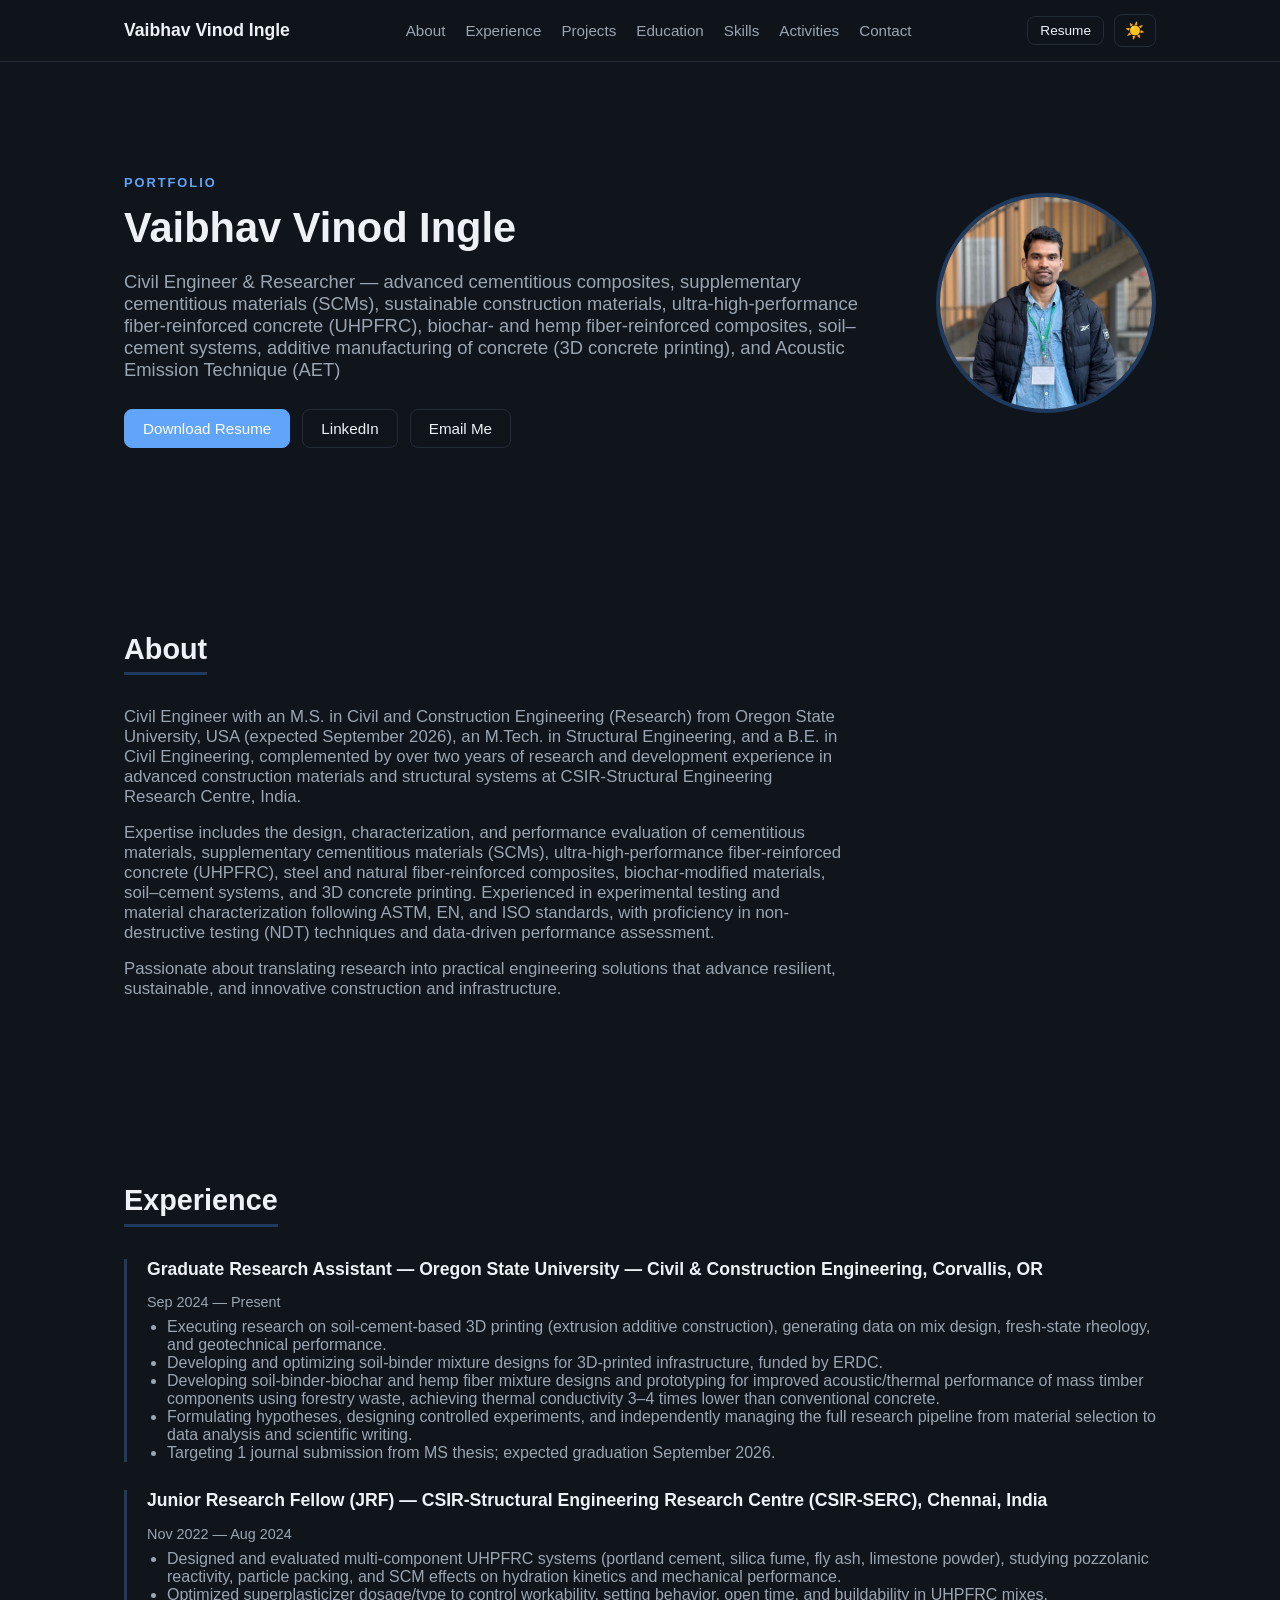
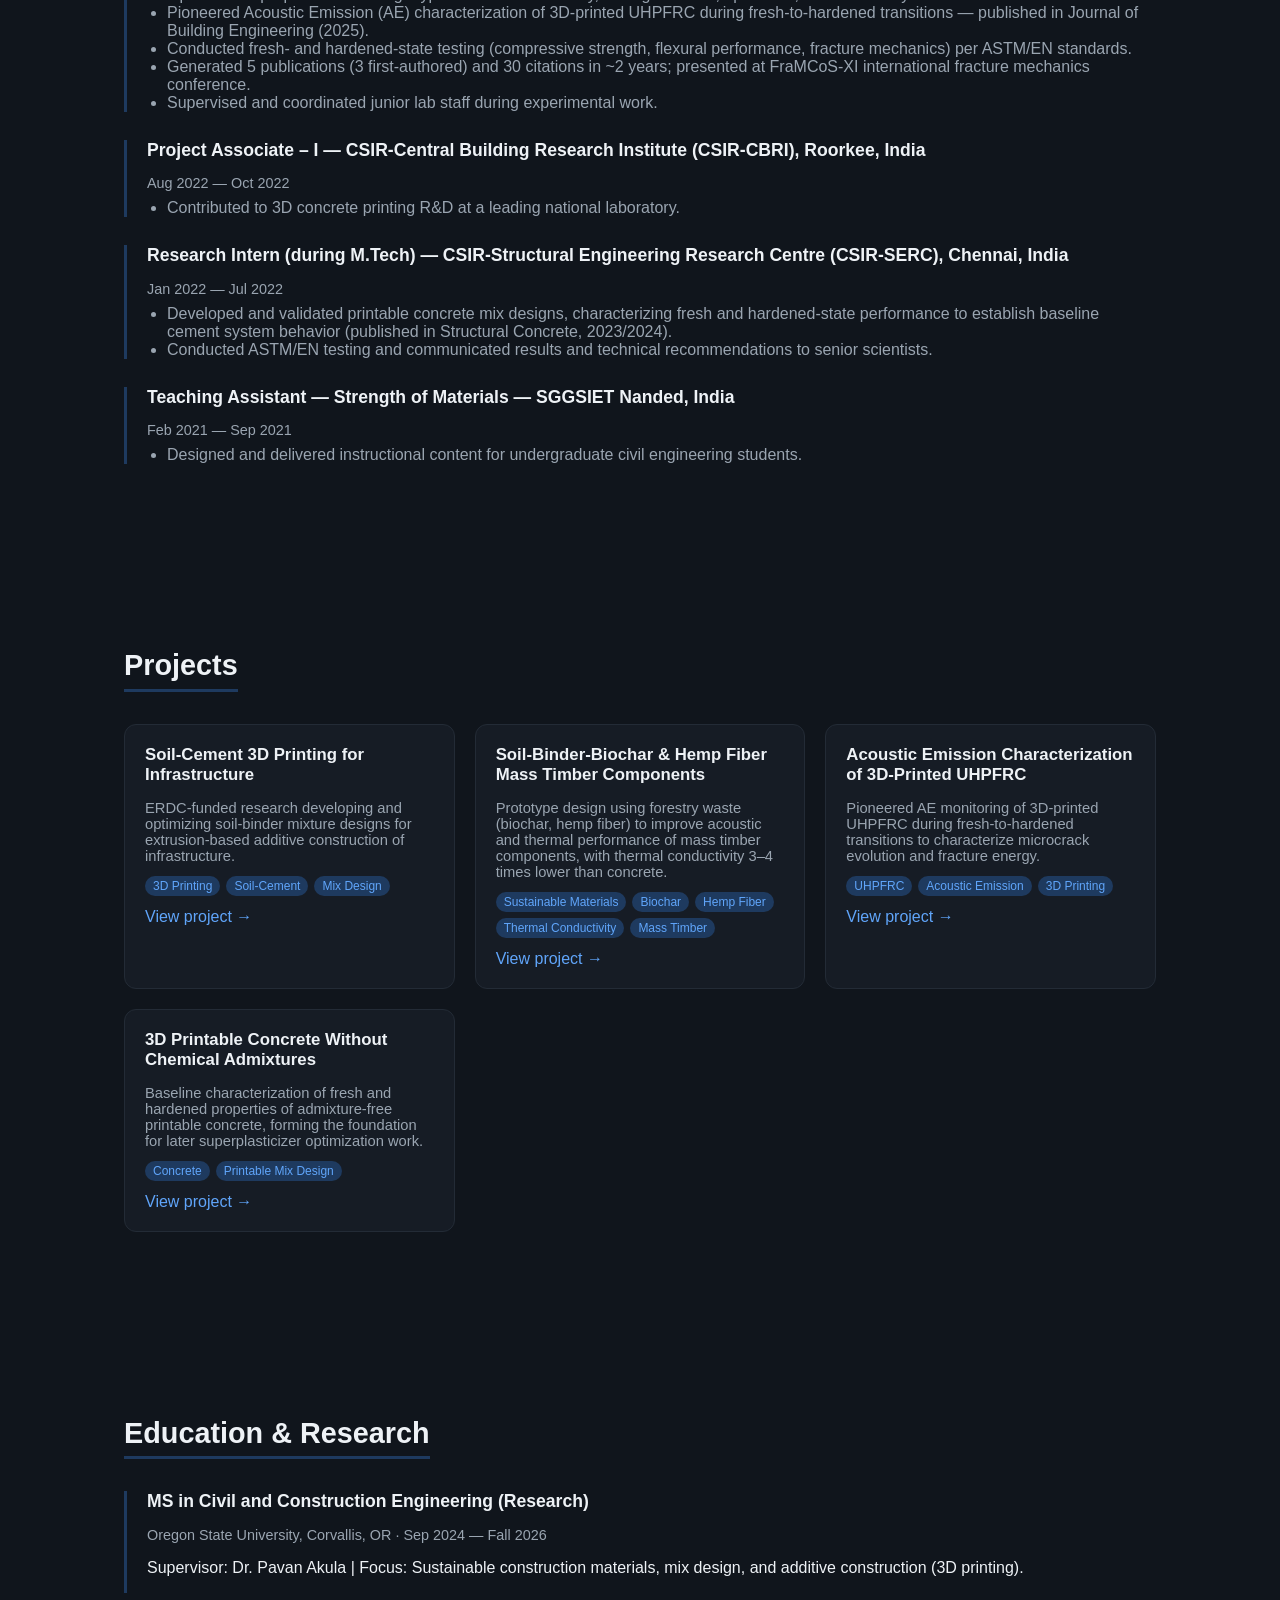
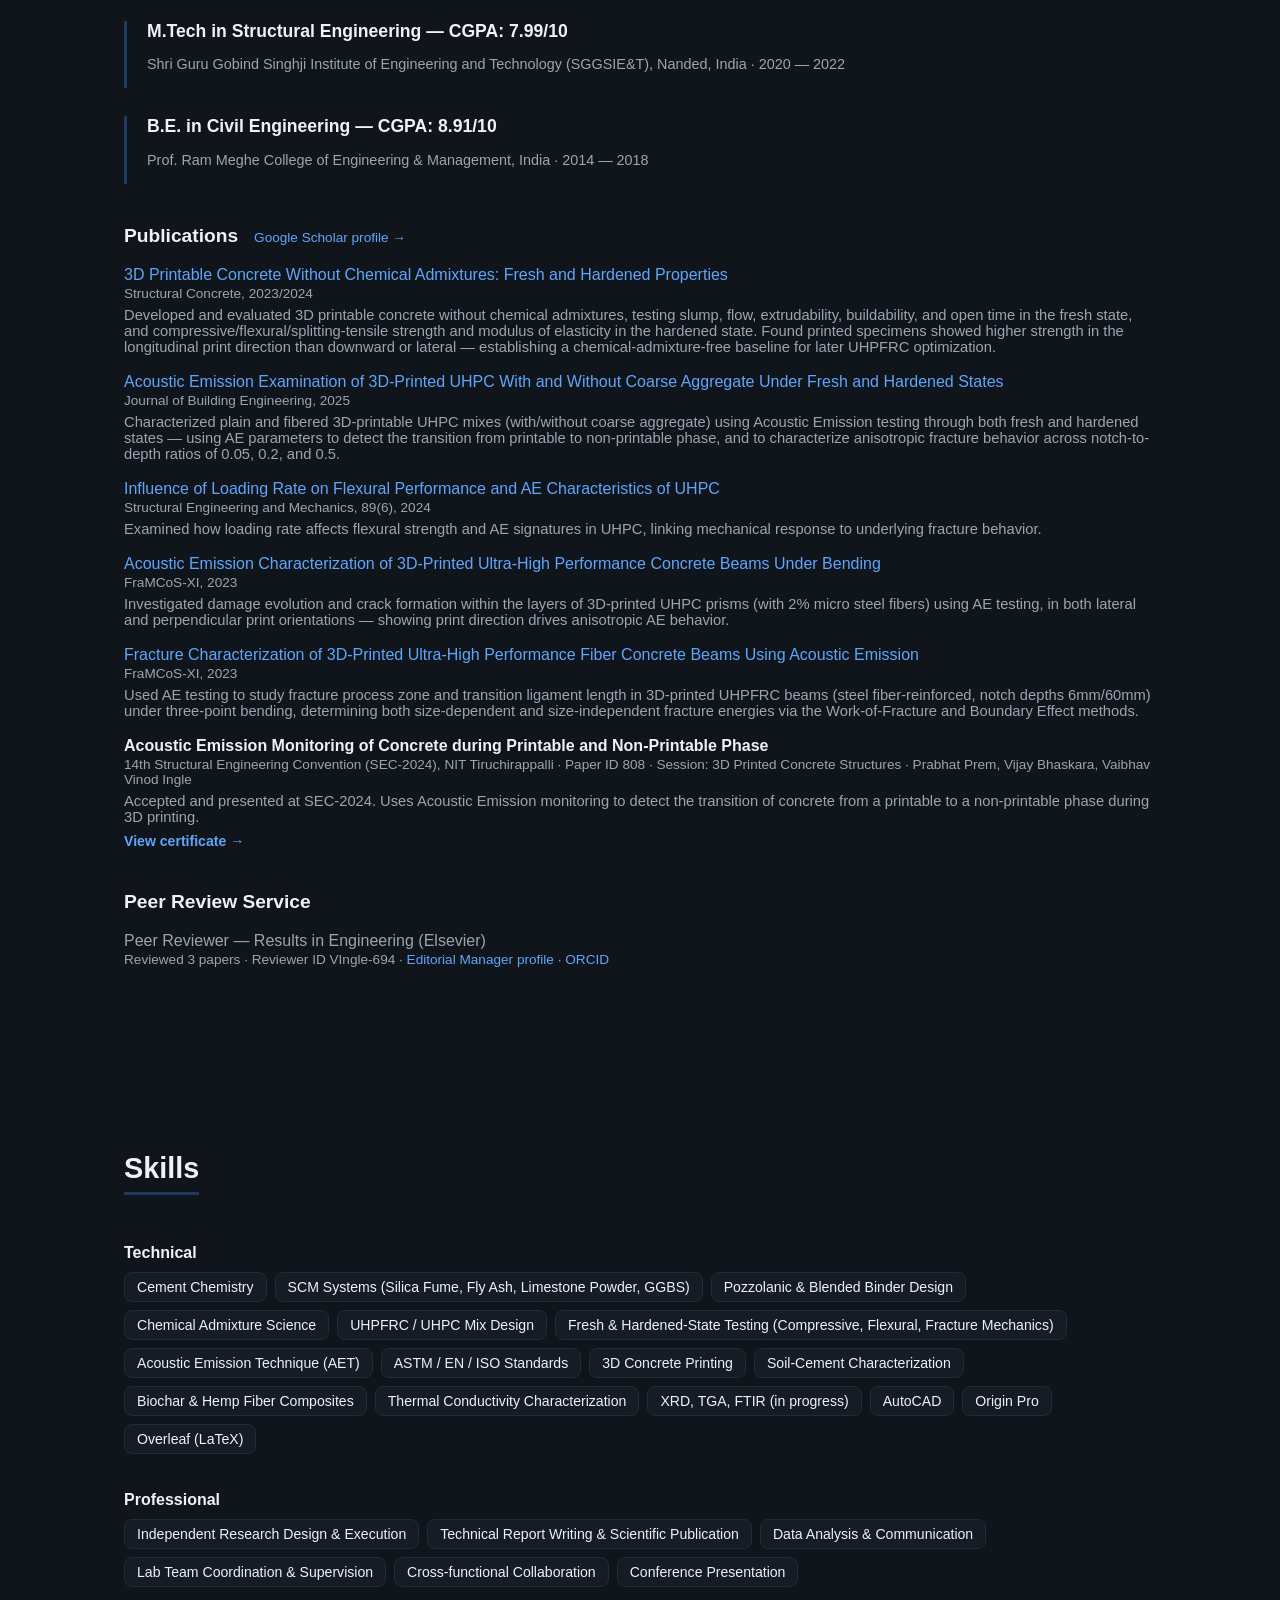
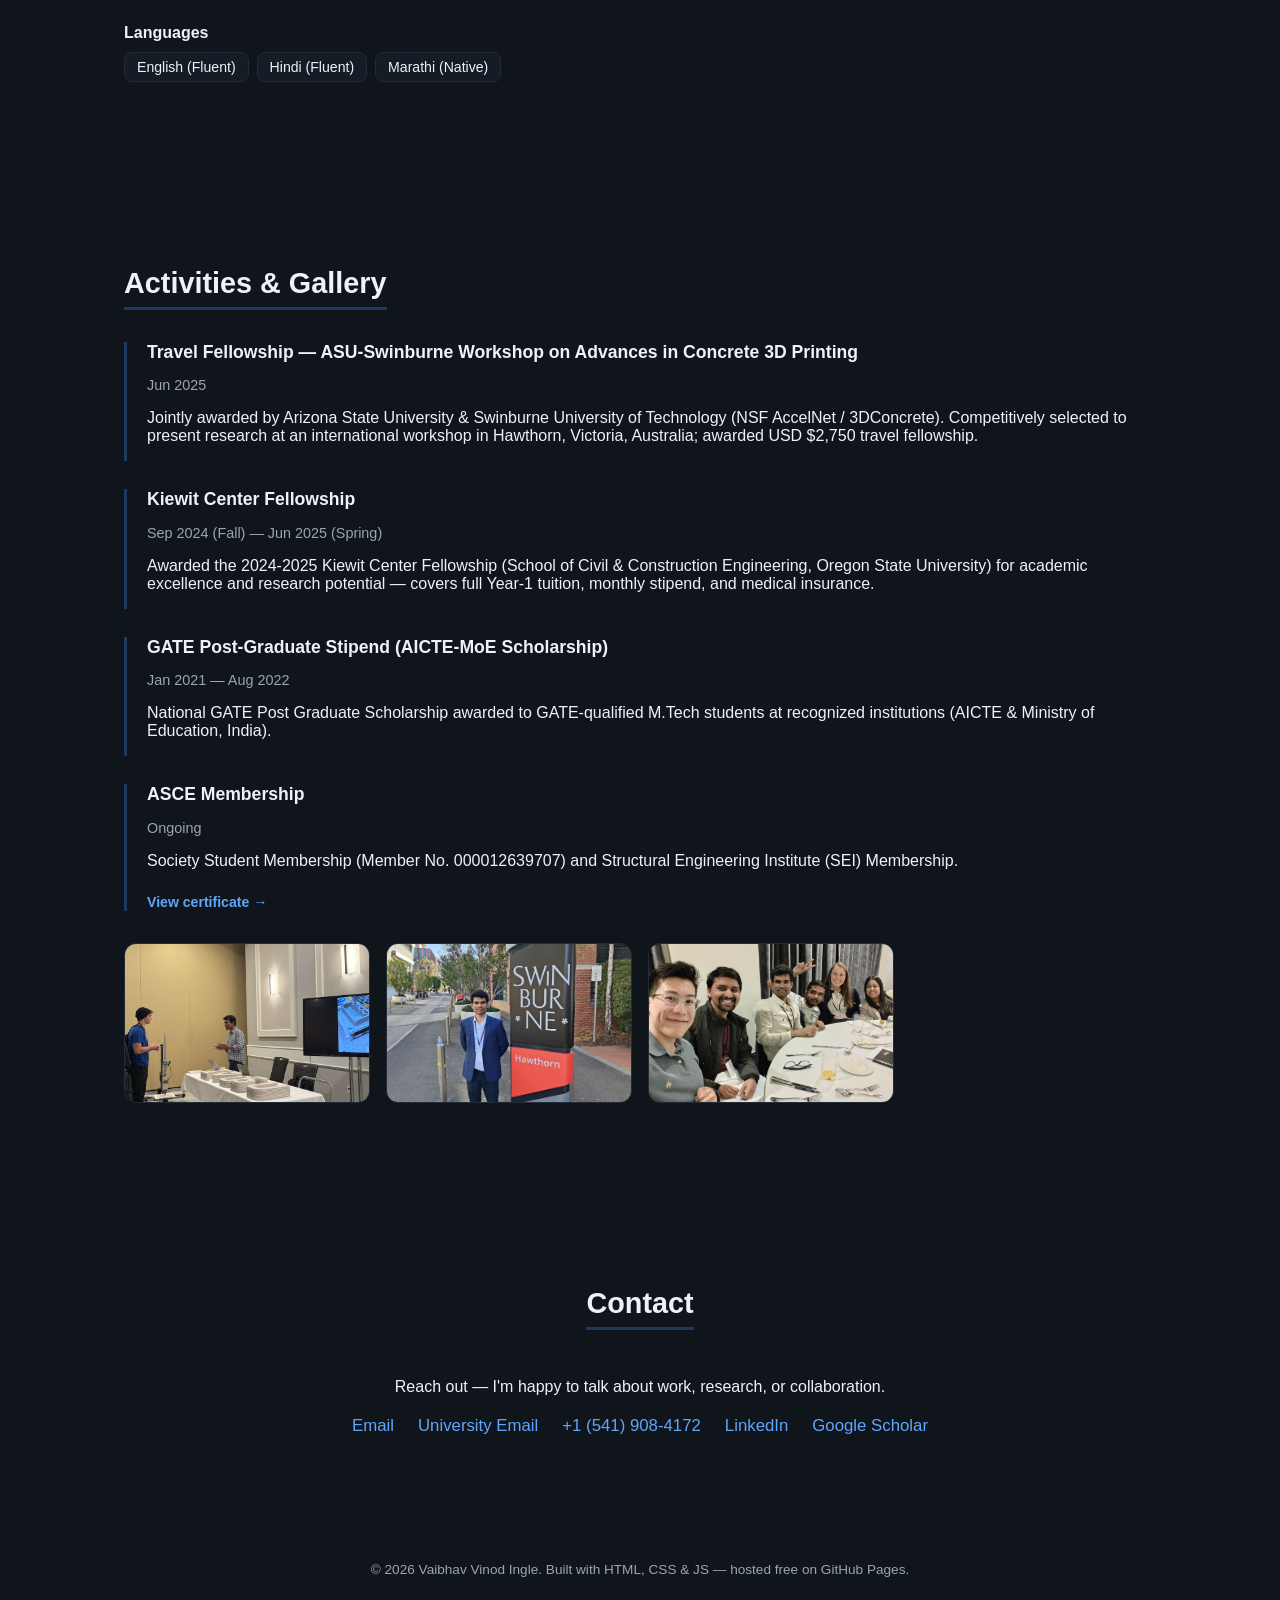
==== index.html @ 45340eba "Move project photos to a separate project page and reword captions Co-Authored-By: Claude Sonnet 5.5" ====
<!DOCTYPE html>
<html lang="en">
<head>
<meta charset="UTF-8" />
<meta name="viewport" content="width=device-width, initial-scale=1.0" />
<title>Vaibhav Vinod Ingle — Civil Engineer & Researcher</title>
<meta name="description" content="Portfolio of Vaibhav Vinod Ingle — Civil Engineer and researcher specializing in sustainable construction materials, UHPFRC, and 3D-printed concrete." />
<link rel="stylesheet" href="css/style.css?v=20261009b" />
</head>
<body>

<header class="nav" id="nav">
  <div class="nav-inner">
    <a href="#hero" class="nav-brand" id="nav-brand">Your Name</a>
    <nav class="nav-links">
      <a href="#about">About</a>
      <a href="#experience">Experience</a>
      <a href="#projects">Projects</a>
      <a href="#education">Education</a>
      <a href="#skills">Skills</a>
      <a href="#activities">Activities</a>
      <a href="#contact">Contact</a>
    </nav>
    <div class="nav-actions">
      <a class="btn btn-small" id="resume-link" href="assets/resume.pdf" target="_blank" rel="noopener">Resume</a>
      <button class="theme-toggle" id="theme-toggle" aria-label="Toggle dark/light theme">🌙</button>
      <button class="nav-burger" id="nav-burger" aria-label="Open menu">☰</button>
    </div>
  </div>
</header>

<main>

  <section id="hero" class="section hero">
    <div class="hero-text reveal">
      <p class="eyebrow">Portfolio</p>
      <h1 id="hero-name">Your Name</h1>
      <p class="tagline" id="hero-tagline">Engineer &amp; Researcher</p>
      <div class="hero-actions">
        <a class="btn btn-primary" id="hero-resume" href="assets/resume.pdf" target="_blank" rel="noopener">Download Resume</a>
        <a class="btn" id="hero-linkedin" href="#" target="_blank" rel="noopener">LinkedIn</a>
        <a class="btn" id="hero-email" href="#">Email Me</a>
      </div>
    </div>
    <div class="hero-photo reveal">
      <img id="profile-photo" src="assets/images/profile.jpg.svg" alt="Profile photo" />
    </div>
  </section>

  <section id="about" class="section">
    <h2>About</h2>
    <div class="about-text reveal" id="about-text"></div>
  </section>

  <section id="experience" class="section">
    <h2>Experience</h2>
    <div class="timeline" id="experience-list"></div>
  </section>

  <section id="projects" class="section">
    <h2>Projects</h2>
    <div class="grid" id="projects-list"></div>
  </section>

  <section id="education" class="section">
    <h2>Education &amp; Research</h2>
    <div class="timeline" id="education-list"></div>
    <h3 class="sub-heading">Publications <a id="scholar-link" href="#" target="_blank" rel="noopener" class="scholar-badge">Google Scholar profile →</a></h3>
    <ul class="publications" id="publications-list"></ul>
    <h3 class="sub-heading">Peer Review Service</h3>
    <ul class="publications" id="review-list"></ul>
  </section>

  <section id="skills" class="section">
    <h2>Skills</h2>
    <div id="skills-list" class="skills-groups"></div>
  </section>

  <section id="activities" class="section">
    <h2>Activities &amp; Gallery</h2>
    <div class="timeline" id="activities-list"></div>
    <div class="gallery" id="gallery-list"></div>
  </section>

  <section id="contact" class="section contact">
    <h2>Contact</h2>
    <p>Reach out — I'm happy to talk about work, research, or collaboration.</p>
    <div class="contact-links">
      <a id="contact-email" href="#">Email</a>
      <a id="contact-university-email" href="#">University Email</a>
      <a id="contact-phone" href="#">Phone</a>
      <a id="contact-linkedin" href="#" target="_blank" rel="noopener">LinkedIn</a>
      <a id="contact-github" href="#" target="_blank" rel="noopener">Google Scholar</a>
    </div>
  </section>

</main>

<footer class="footer">
  <p>&copy; <span id="year"></span> <span id="footer-name">Your Name</span>. Built with HTML, CSS &amp; JS — hosted free on GitHub Pages.</p>
</footer>

<div class="lightbox" id="lightbox">
  <button class="lightbox-close" id="lightbox-close" aria-label="Close">&times;</button>
  <img id="lightbox-img" src="" alt="" />
  <p id="lightbox-caption"></p>
</div>

<script src="js/data.js?v=20261009b"></script>
<script src="js/main.js?v=20261009b"></script>
</body>
</html>
---- css/style.css ----
:root {
  --bg: #ffffff;
  --bg-alt: #f4f6f8;
  --text: #1b1f23;
  --text-muted: #5b6470;
  --accent: #2563eb;
  --accent-soft: #dbeafe;
  --border: #e2e6ea;
  --radius: 12px;
  --max-width: 1080px;
}

[data-theme="dark"] {
  --bg: #10151c;
  --bg-alt: #161c25;
  --text: #eef2f6;
  --text-muted: #9aa5b1;
  --accent: #60a5fa;
  --accent-soft: #1e3a5f;
  --border: #232b36;
}

* { box-sizing: border-box; }

html { scroll-behavior: smooth; }

body {
  margin: 0;
  font-family: -apple-system, "Segoe UI", Roboto, Helvetica, Arial, sans-serif;
  background: var(--bg);
  color: var(--text);
  transition: background 0.25s ease, color 0.25s ease;
}

h1, h2, h3 { line-height: 1.2; }

a { color: var(--accent); text-decoration: none; }
a:hover { text-decoration: underline; }

.section {
  max-width: var(--max-width);
  margin: 0 auto;
  padding: 80px 24px;
  scroll-margin-top: 70px;
}

.section h2 {
  font-size: 1.8rem;
  margin-bottom: 32px;
  border-bottom: 3px solid var(--accent-soft);
  display: inline-block;
  padding-bottom: 6px;
}

.sub-heading { margin-top: 40px; font-size: 1.2rem; }

/* Nav */
.nav {
  position: sticky;
  top: 0;
  z-index: 100;
  background: color-mix(in srgb, var(--bg) 85%, transparent);
  backdrop-filter: blur(8px);
  border-bottom: 1px solid var(--border);
}

.nav-inner {
  max-width: var(--max-width);
  margin: 0 auto;
  padding: 14px 24px;
  display: flex;
  align-items: center;
  justify-content: space-between;
  gap: 16px;
}

.nav-brand { font-weight: 700; font-size: 1.1rem; color: var(--text); }
.nav-brand:hover { text-decoration: none; color: var(--accent); }

.nav-links {
  display: flex;
  gap: 20px;
  flex-wrap: wrap;
}

.nav-links a { color: var(--text-muted); font-size: 0.95rem; }
.nav-links a:hover { color: var(--accent); }

.nav-actions { display: flex; align-items: center; gap: 10px; }

.theme-toggle, .nav-burger {
  background: none;
  border: 1px solid var(--border);
  border-radius: 8px;
  cursor: pointer;
  font-size: 1rem;
  padding: 6px 10px;
  color: var(--text);
}

.nav-burger { display: none; }

/* Buttons */
.btn {
  display: inline-block;
  border: 1px solid var(--border);
  border-radius: 8px;
  padding: 10px 18px;
  color: var(--text);
  font-size: 0.95rem;
}
.btn:hover { text-decoration: none; border-color: var(--accent); }

.btn-small { padding: 6px 12px; font-size: 0.85rem; }

.btn-primary {
  background: var(--accent);
  color: #fff;
  border-color: var(--accent);
}
.btn-primary:hover { opacity: 0.9; }

/* Hero */
.hero {
  display: flex;
  align-items: center;
  gap: 48px;
  padding-top: 100px;
  flex-wrap: wrap-reverse;
}

.hero-text { flex: 1 1 380px; }

.eyebrow {
  text-transform: uppercase;
  letter-spacing: 2px;
  font-size: 0.8rem;
  color: var(--accent);
  font-weight: 600;
}

.hero h1 { font-size: 2.6rem; margin: 8px 0; }
.tagline { color: var(--text-muted); font-size: 1.15rem; margin-bottom: 28px; }

.hero-actions { display: flex; gap: 12px; flex-wrap: wrap; }

.hero-photo { flex: 0 0 220px; }
.hero-photo img {
  width: 220px;
  height: 220px;
  object-fit: cover;
  border-radius: 50%;
  border: 4px solid var(--accent-soft);
}

.about-text { max-width: 720px; font-size: 1.05rem; color: var(--text-muted); }
.about-text p { margin: 0 0 16px; }
.about-text p:last-child { margin-bottom: 0; }

/* Timeline */
.timeline { display: flex; flex-direction: column; gap: 28px; }
.timeline-item {
  border-left: 3px solid var(--accent-soft);
  padding-left: 20px;
}
.timeline-item h3 { margin: 0 0 4px; font-size: 1.1rem; }
.timeline-item .meta { color: var(--text-muted); font-size: 0.9rem; margin-bottom: 8px; }
.timeline-item ul { margin: 0; padding-left: 20px; color: var(--text-muted); }

/* Grid / Projects */
.grid {
  display: grid;
  grid-template-columns: repeat(auto-fill, minmax(260px, 1fr));
  gap: 20px;
}

.card {
  background: var(--bg-alt);
  border: 1px solid var(--border);
  border-radius: var(--radius);
  padding: 20px;
}
.card h3 { margin: 0 0 8px; font-size: 1.05rem; }
.card p { color: var(--text-muted); font-size: 0.92rem; margin-bottom: 12px; }

/* Project detail page */
.project-page .back-link { display: inline-block; margin-bottom: 24px; }
.project-page h1 { font-size: 2rem; margin: 0 0 12px; }
.project-page .project-desc { color: var(--text-muted); font-size: 1.05rem; max-width: 720px; }
.project-page .gallery { grid-template-columns: repeat(auto-fill, minmax(280px, 1fr)); }
.project-page .gallery img { height: 220px; }
.project-figure { margin: 0; }
.project-figure figcaption { color: var(--text-muted); font-size: 0.85rem; margin-top: 6px; }

.tags { display: flex; gap: 6px; flex-wrap: wrap; margin-bottom: 12px; }
.tag {
  background: var(--accent-soft);
  color: var(--accent);
  font-size: 0.75rem;
  padding: 3px 8px;
  border-radius: 100px;
}

/* Publications */
.sub-heading { display: flex; align-items: baseline; gap: 16px; flex-wrap: wrap; }
.scholar-badge { font-size: 0.85rem; font-weight: 400; }
.publications { list-style: none; padding: 0; margin: 16px 0 0; display: flex; flex-direction: column; gap: 18px; }
.publications li { color: var(--text-muted); }
.pub-venue { display: block; font-size: 0.85rem; margin-top: 2px; }
.pub-summary { margin: 6px 0 0; font-size: 0.92rem; }
.pub-certificate { display: inline-block; margin-top: 8px; font-size: 0.88rem; font-weight: 600; }
.pub-title-noLink { color: var(--text); font-weight: 600; }

/* Skills */
.skills-groups { display: flex; flex-direction: column; gap: 20px; }
.skills-group h3 { font-size: 1rem; margin-bottom: 10px; }
.skills-badges { display: flex; gap: 8px; flex-wrap: wrap; }
.skill-badge {
  background: var(--bg-alt);
  border: 1px solid var(--border);
  border-radius: 8px;
  padding: 6px 12px;
  font-size: 0.88rem;
}

/* Gallery */
.gallery {
  margin-top: 32px;
  display: grid;
  grid-template-columns: repeat(auto-fill, minmax(200px, 1fr));
  gap: 16px;
}
.gallery img {
  width: 100%;
  height: 160px;
  object-fit: cover;
  border-radius: var(--radius);
  cursor: pointer;
  border: 1px solid var(--border);
}

/* Contact */
.contact { text-align: center; }
.contact-links { display: flex; justify-content: center; gap: 24px; margin-top: 20px; font-size: 1.05rem; }

.footer {
  text-align: center;
  padding: 32px 24px 60px;
  color: var(--text-muted);
  font-size: 0.85rem;
}

/* Lightbox */
.lightbox {
  display: none;
  position: fixed;
  inset: 0;
  background: rgba(0,0,0,0.85);
  z-index: 200;
  align-items: center;
  justify-content: center;
  flex-direction: column;
  gap: 12px;
}
.lightbox.open { display: flex; }
.lightbox img { max-width: 90vw; max-height: 80vh; border-radius: 8px; }
.lightbox p { color: #fff; }
.lightbox-close {
  position: absolute;
  top: 20px;
  right: 30px;
  background: none;
  border: none;
  color: #fff;
  font-size: 2rem;
  cursor: pointer;
}

/* Reveal animation */
.reveal { opacity: 0; transform: translateY(16px); transition: opacity 0.6s ease, transform 0.6s ease; }
.reveal.visible { opacity: 1; transform: translateY(0); }

/* Responsive */
@media (max-width: 800px) {
  .nav-links { display: none; }
  .nav-burger { display: inline-block; }
  .nav.open .nav-links {
    display: flex;
    position: absolute;
    top: 100%;
    left: 0;
    right: 0;
    background: var(--bg);
    flex-direction: column;
    padding: 16px 24px;
    border-bottom: 1px solid var(--border);
  }
  .hero { padding-top: 60px; text-align: center; justify-content: center; }
  .hero-actions { justify-content: center; }
}
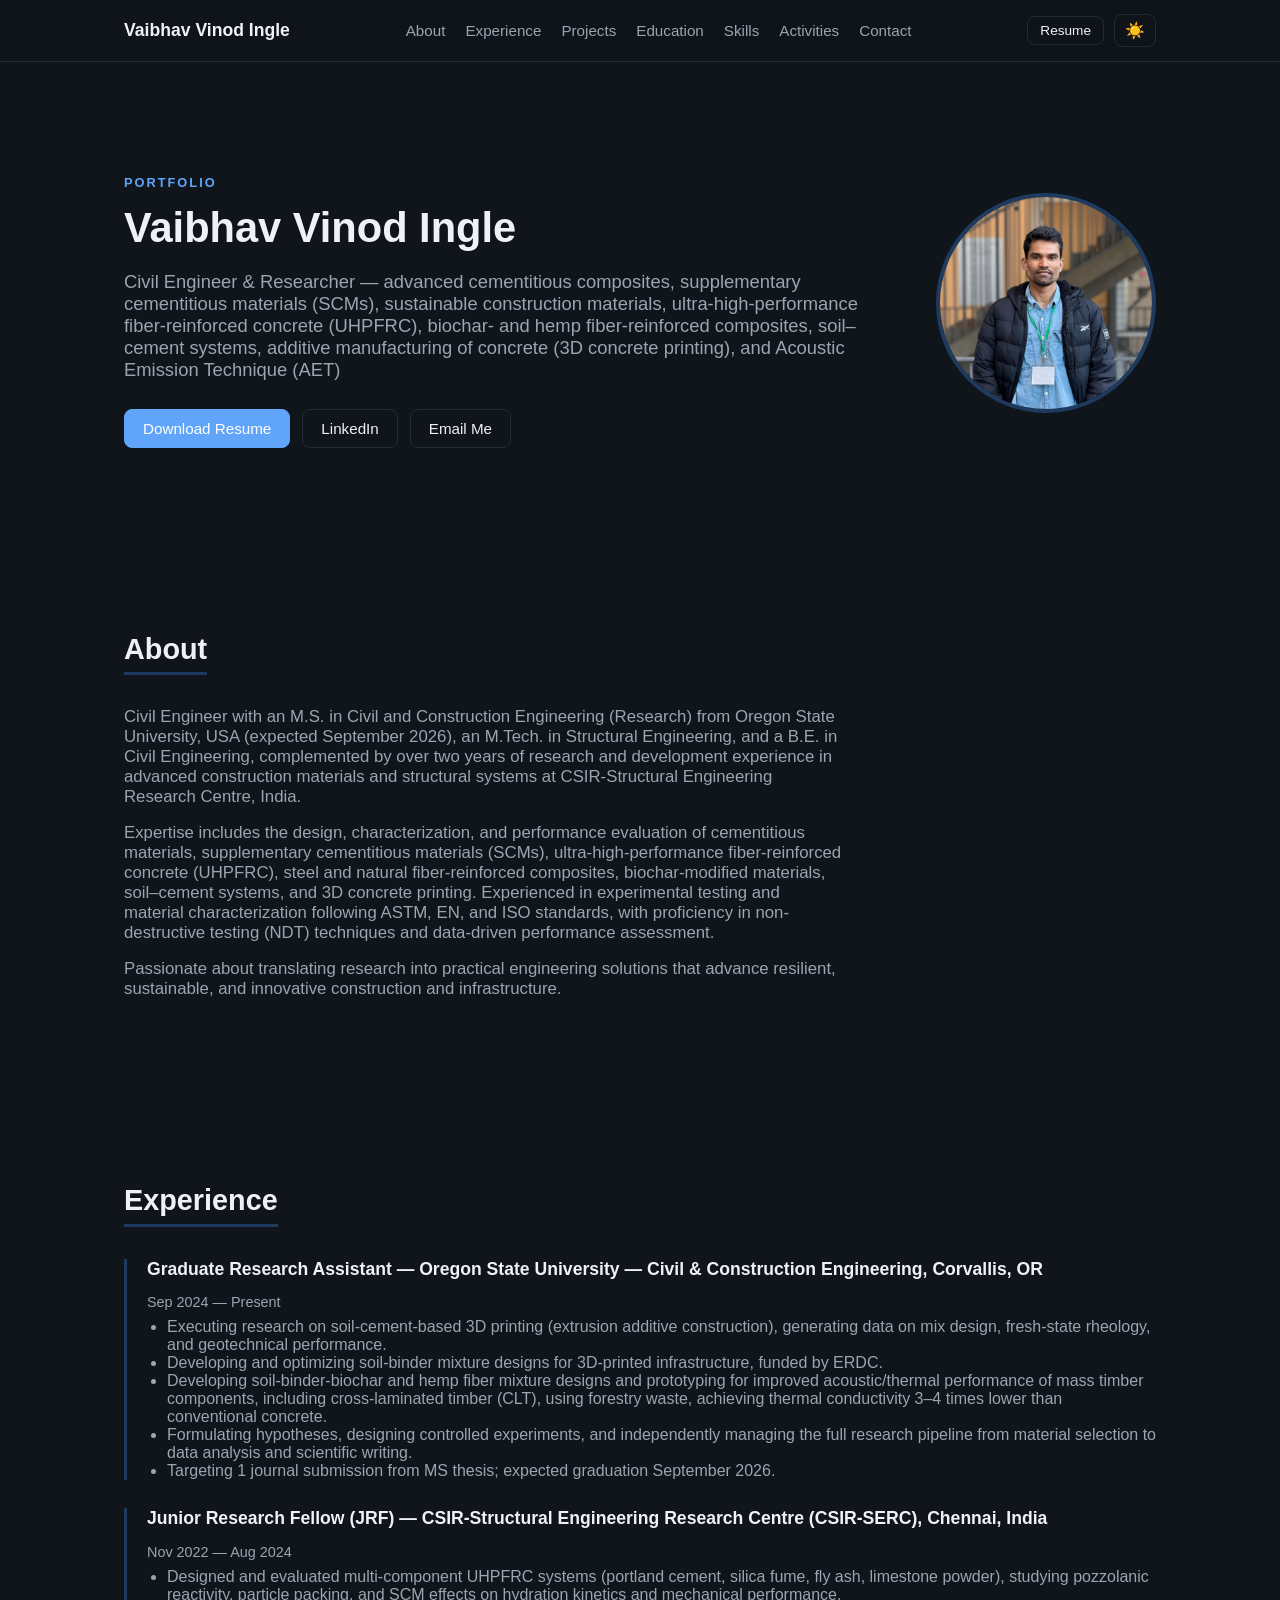
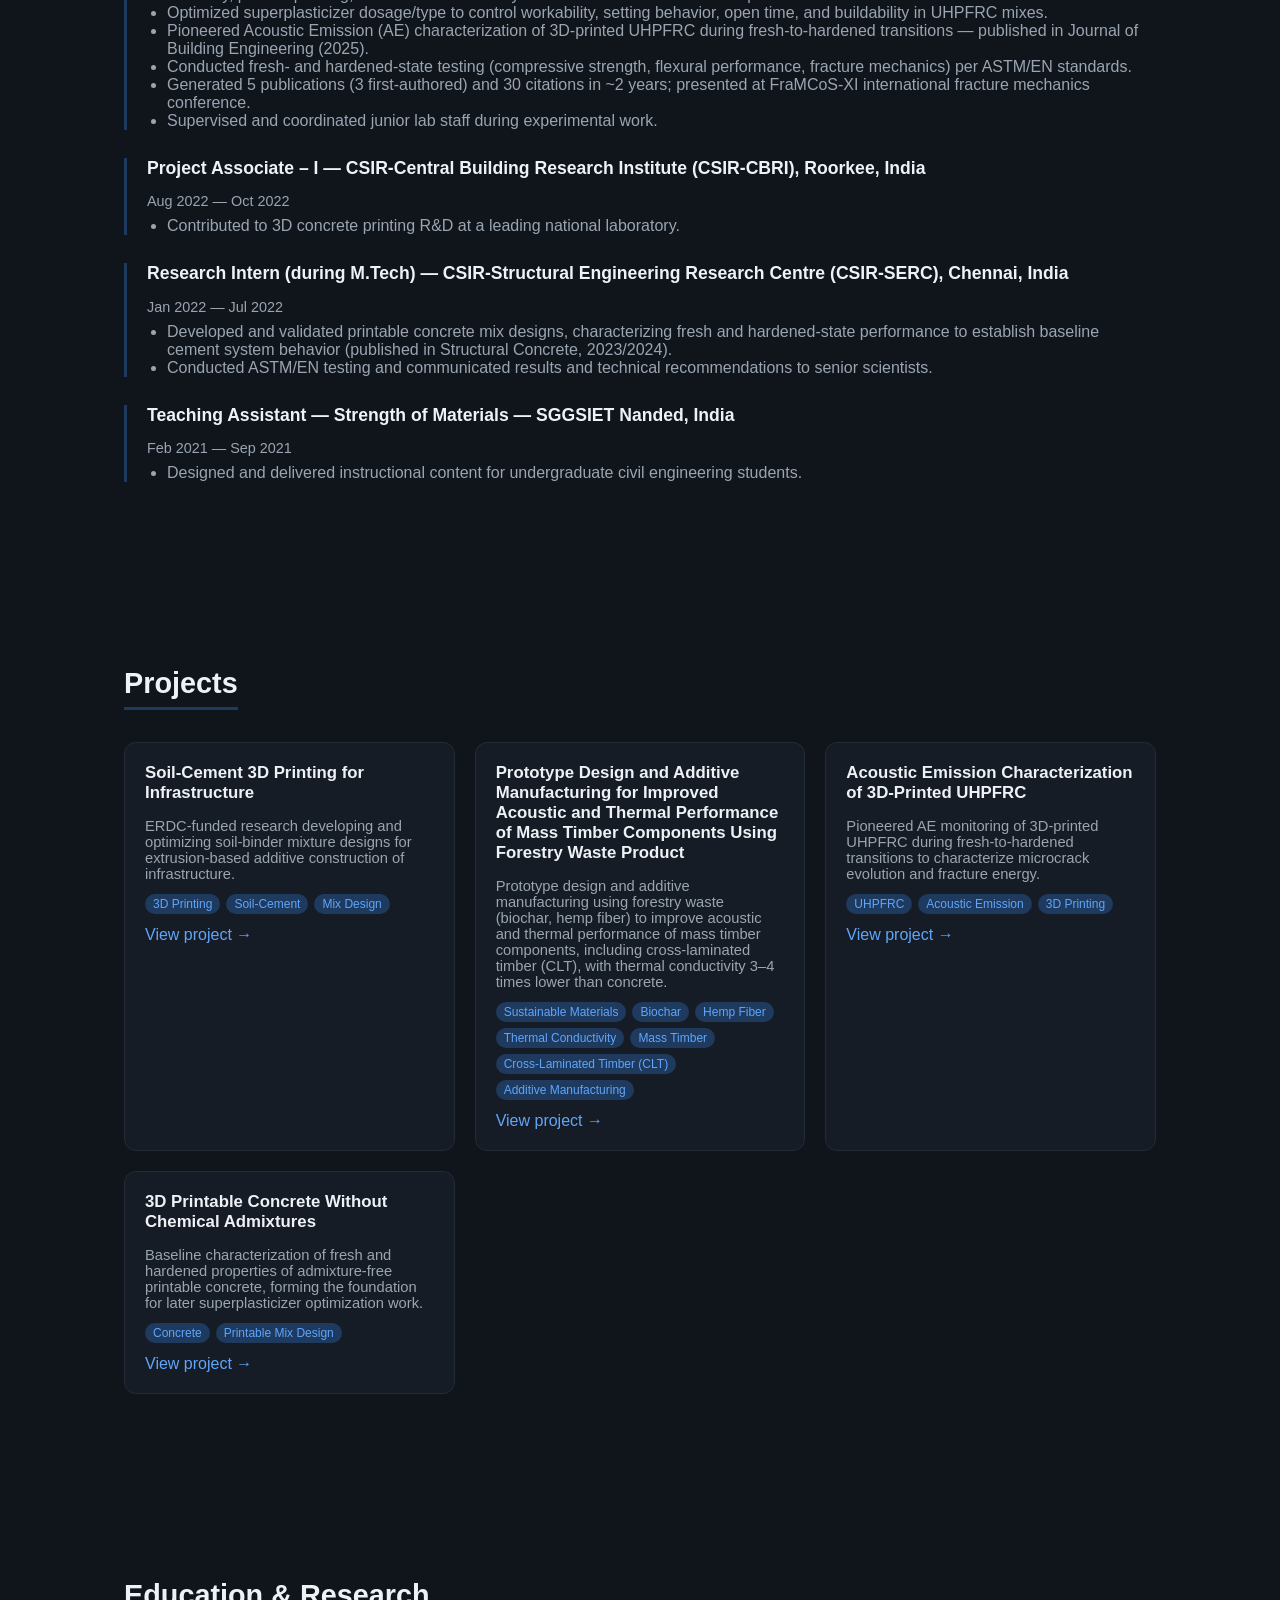
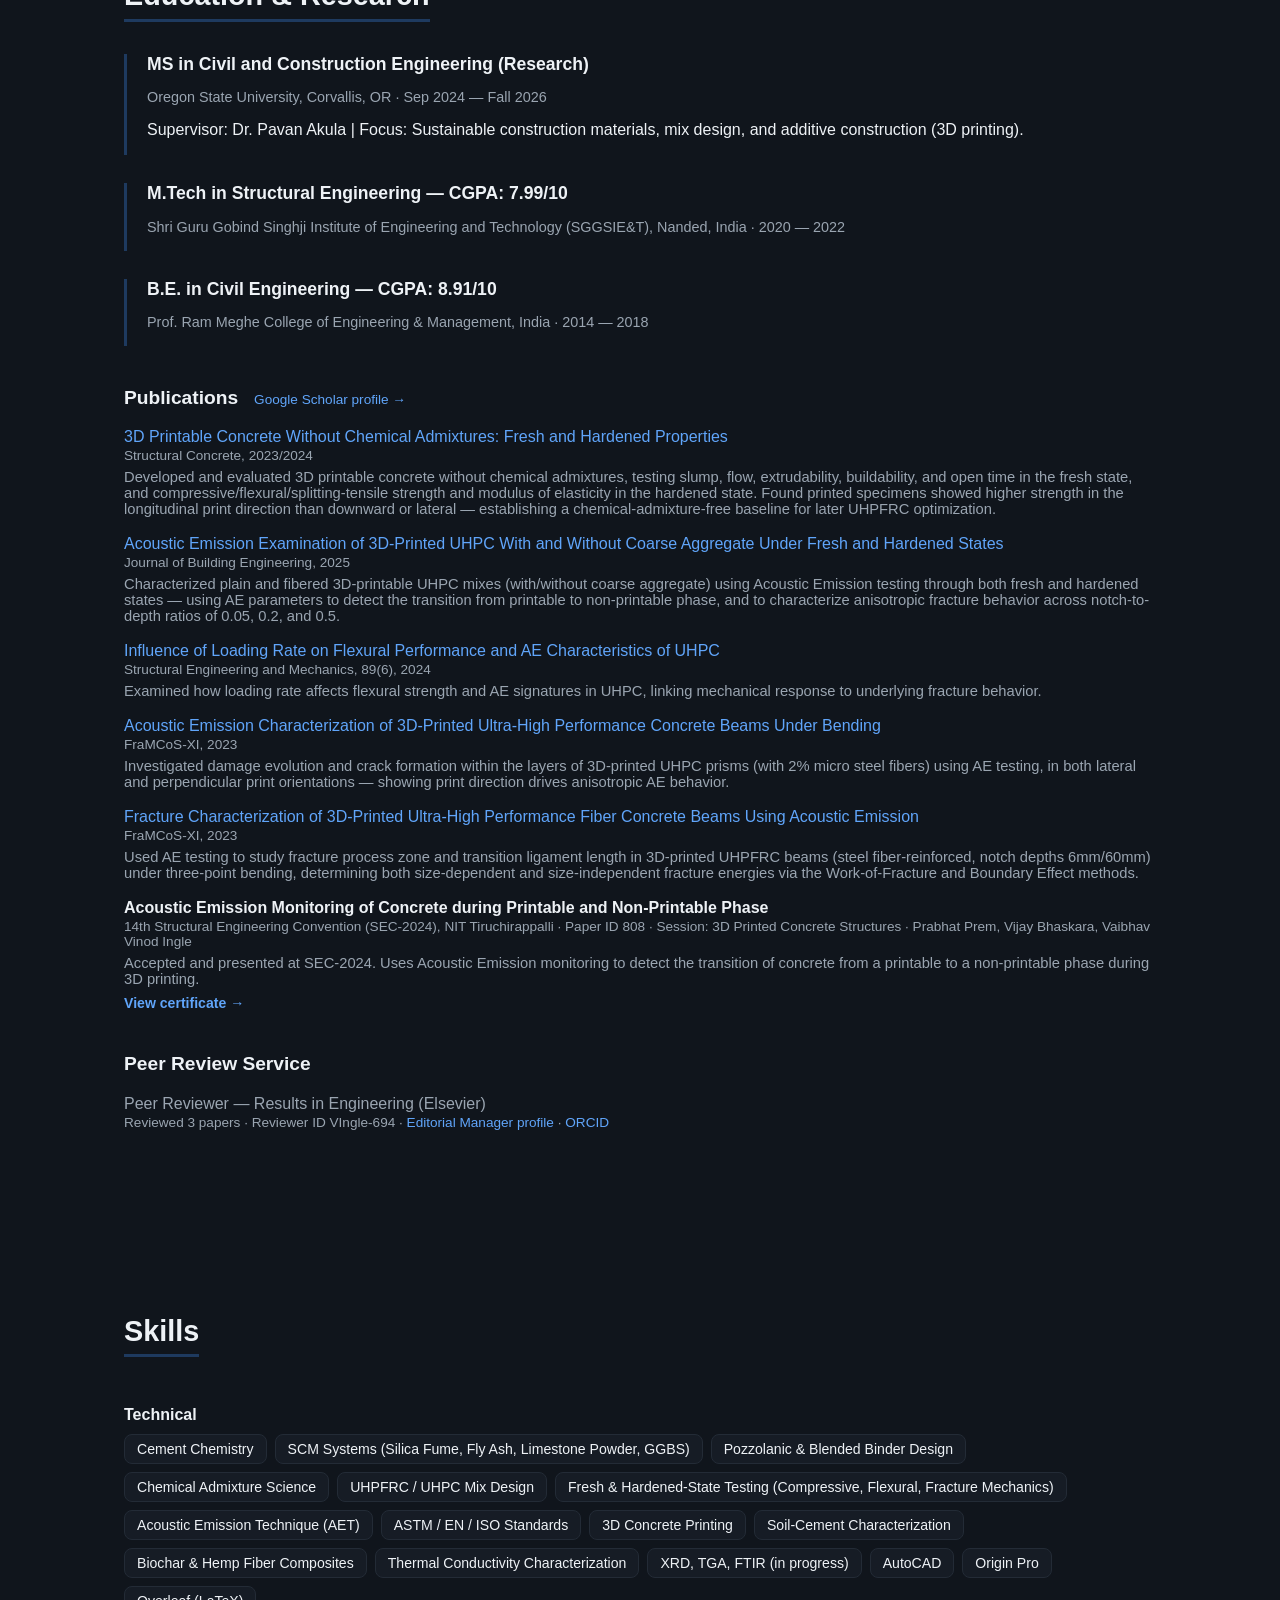
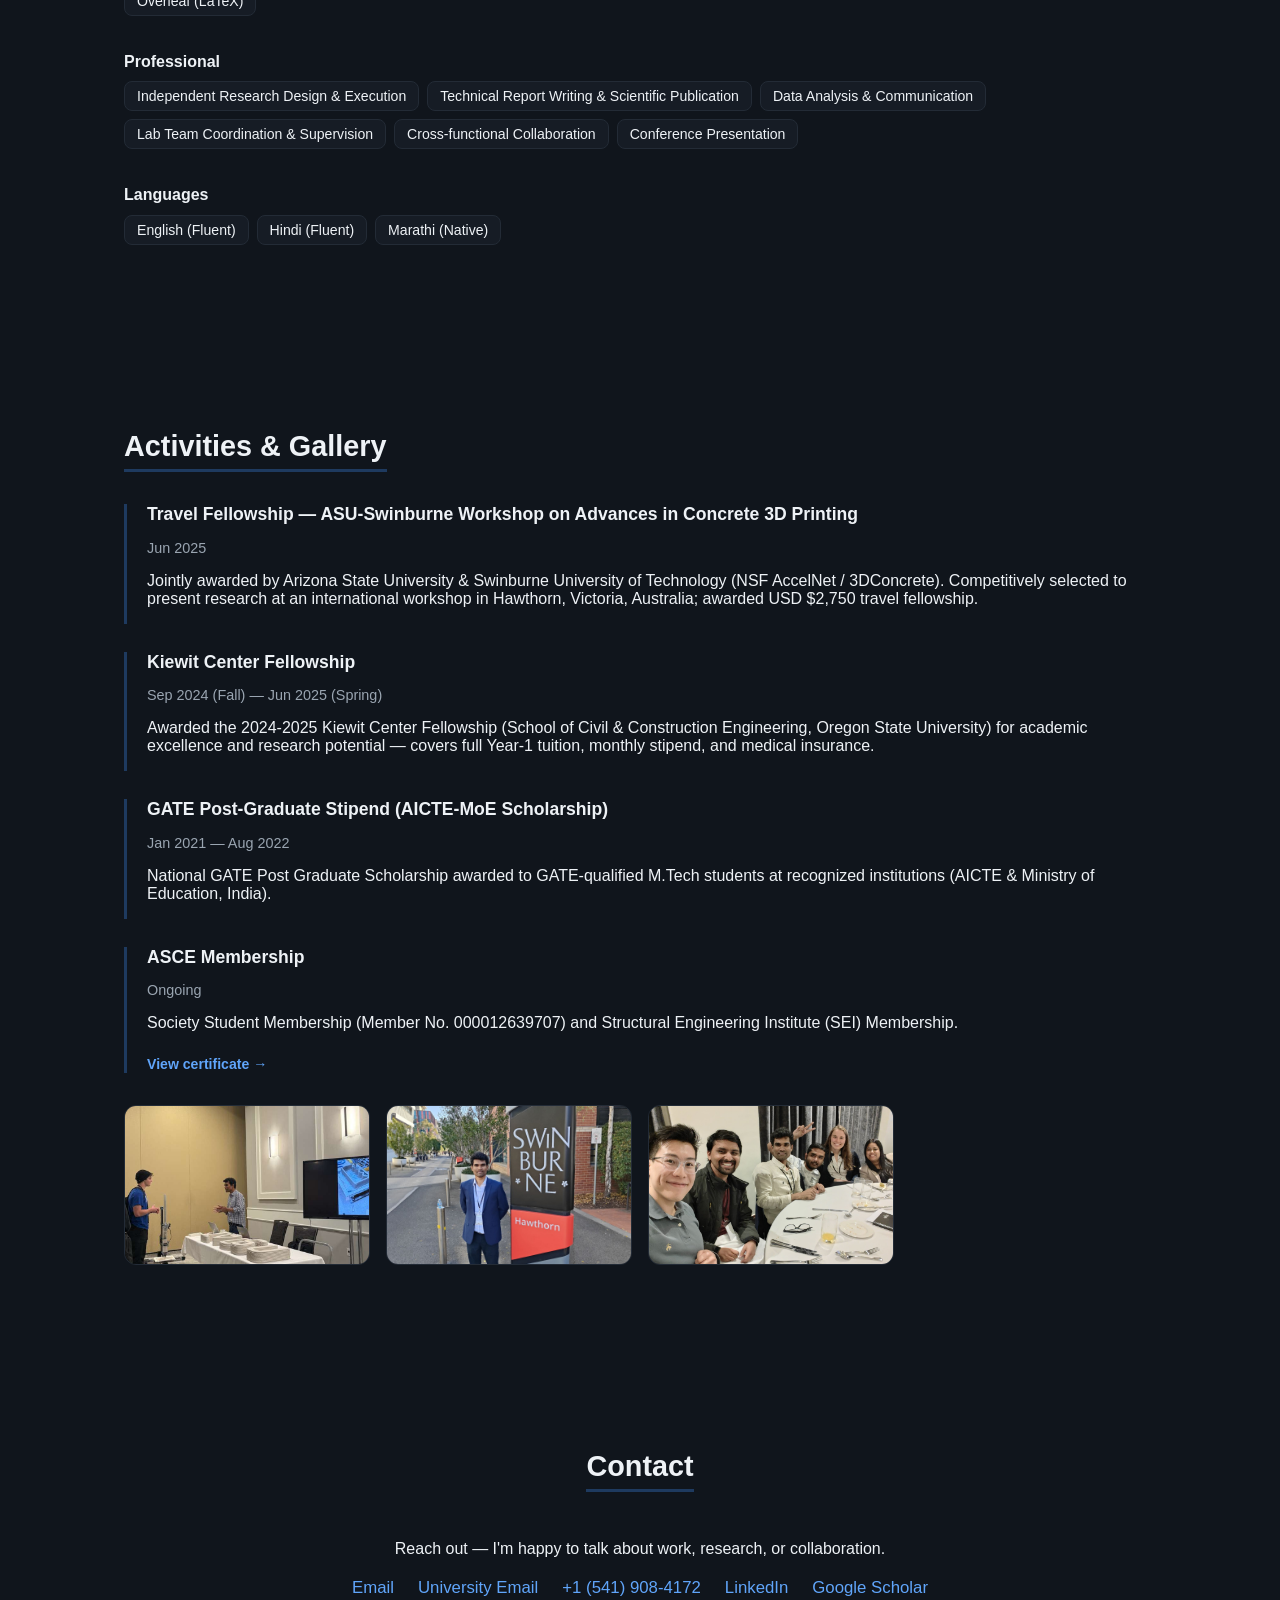
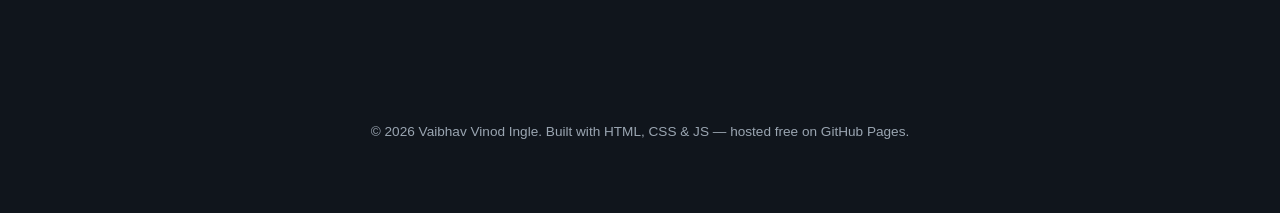
==== commit d03e3996: "Update biochar/hemp project title and add cross-laminated timber (CLT) Co-Authored-By: Claude Sonnet" ====
--- a/index.html
+++ b/index.html
@@ -5,7 +5,7 @@
 <meta name="viewport" content="width=device-width, initial-scale=1.0" />
 <title>Vaibhav Vinod Ingle — Civil Engineer & Researcher</title>
 <meta name="description" content="Portfolio of Vaibhav Vinod Ingle — Civil Engineer and researcher specializing in sustainable construction materials, UHPFRC, and 3D-printed concrete." />
-<link rel="stylesheet" href="css/style.css?v=20261009b" />
+<link rel="stylesheet" href="css/style.css?v=20261009c" />
 </head>
 <body>
 
@@ -106,7 +106,7 @@
   <p id="lightbox-caption"></p>
 </div>
 
-<script src="js/data.js?v=20261009b"></script>
-<script src="js/main.js?v=20261009b"></script>
+<script src="js/data.js?v=20261009c"></script>
+<script src="js/main.js?v=20261009c"></script>
 </body>
 </html>
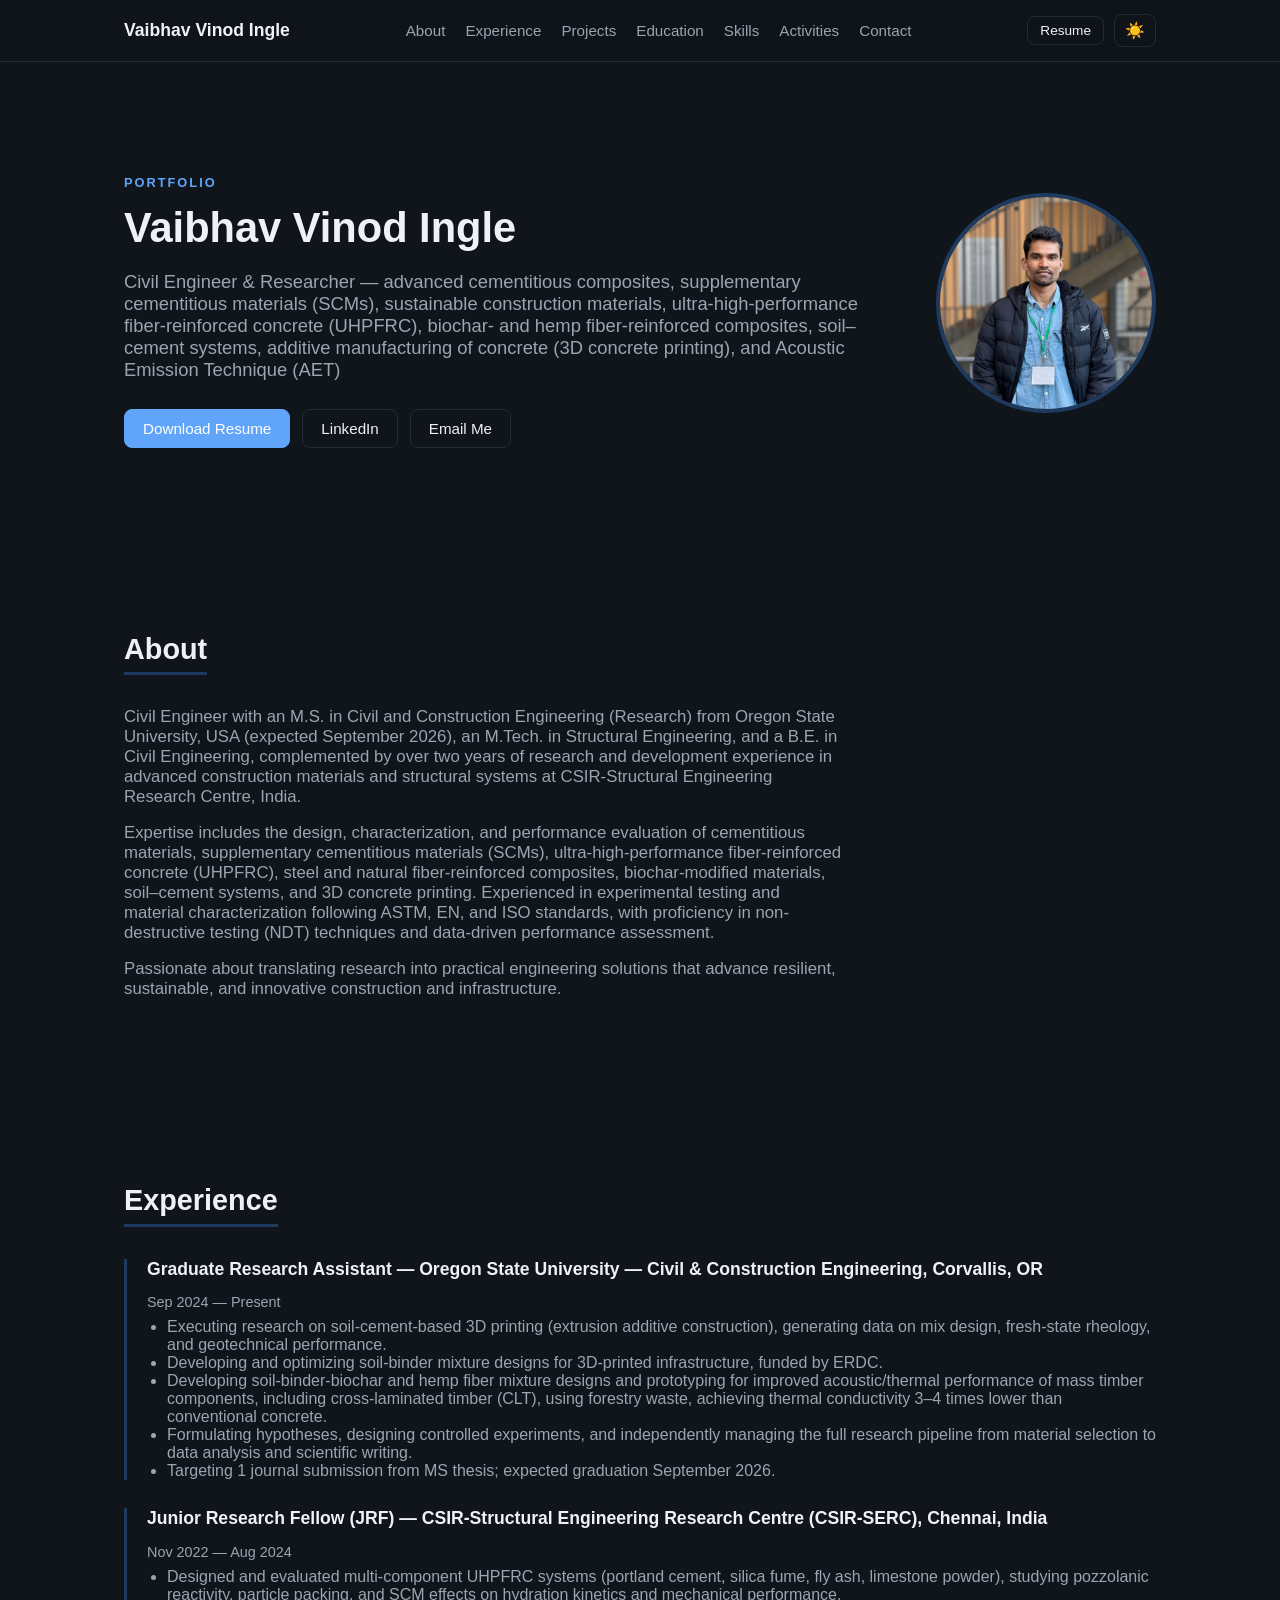
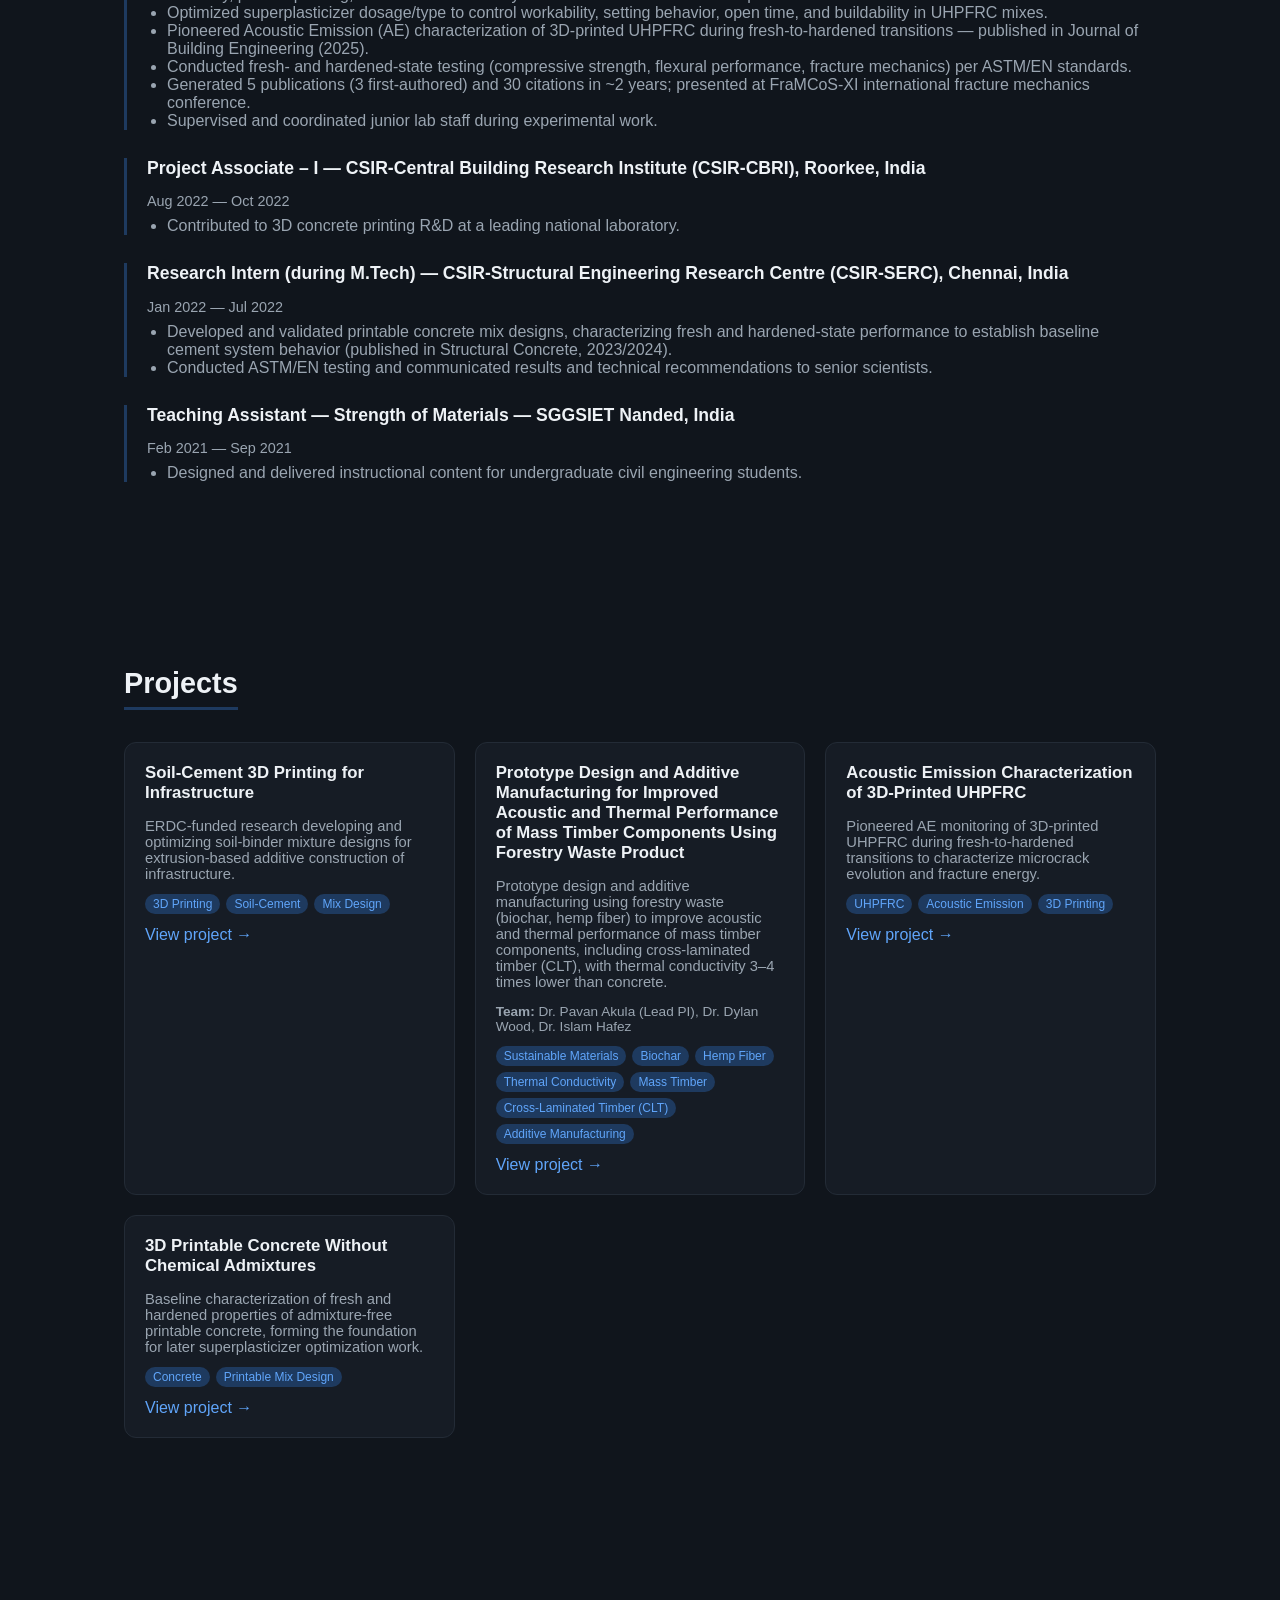
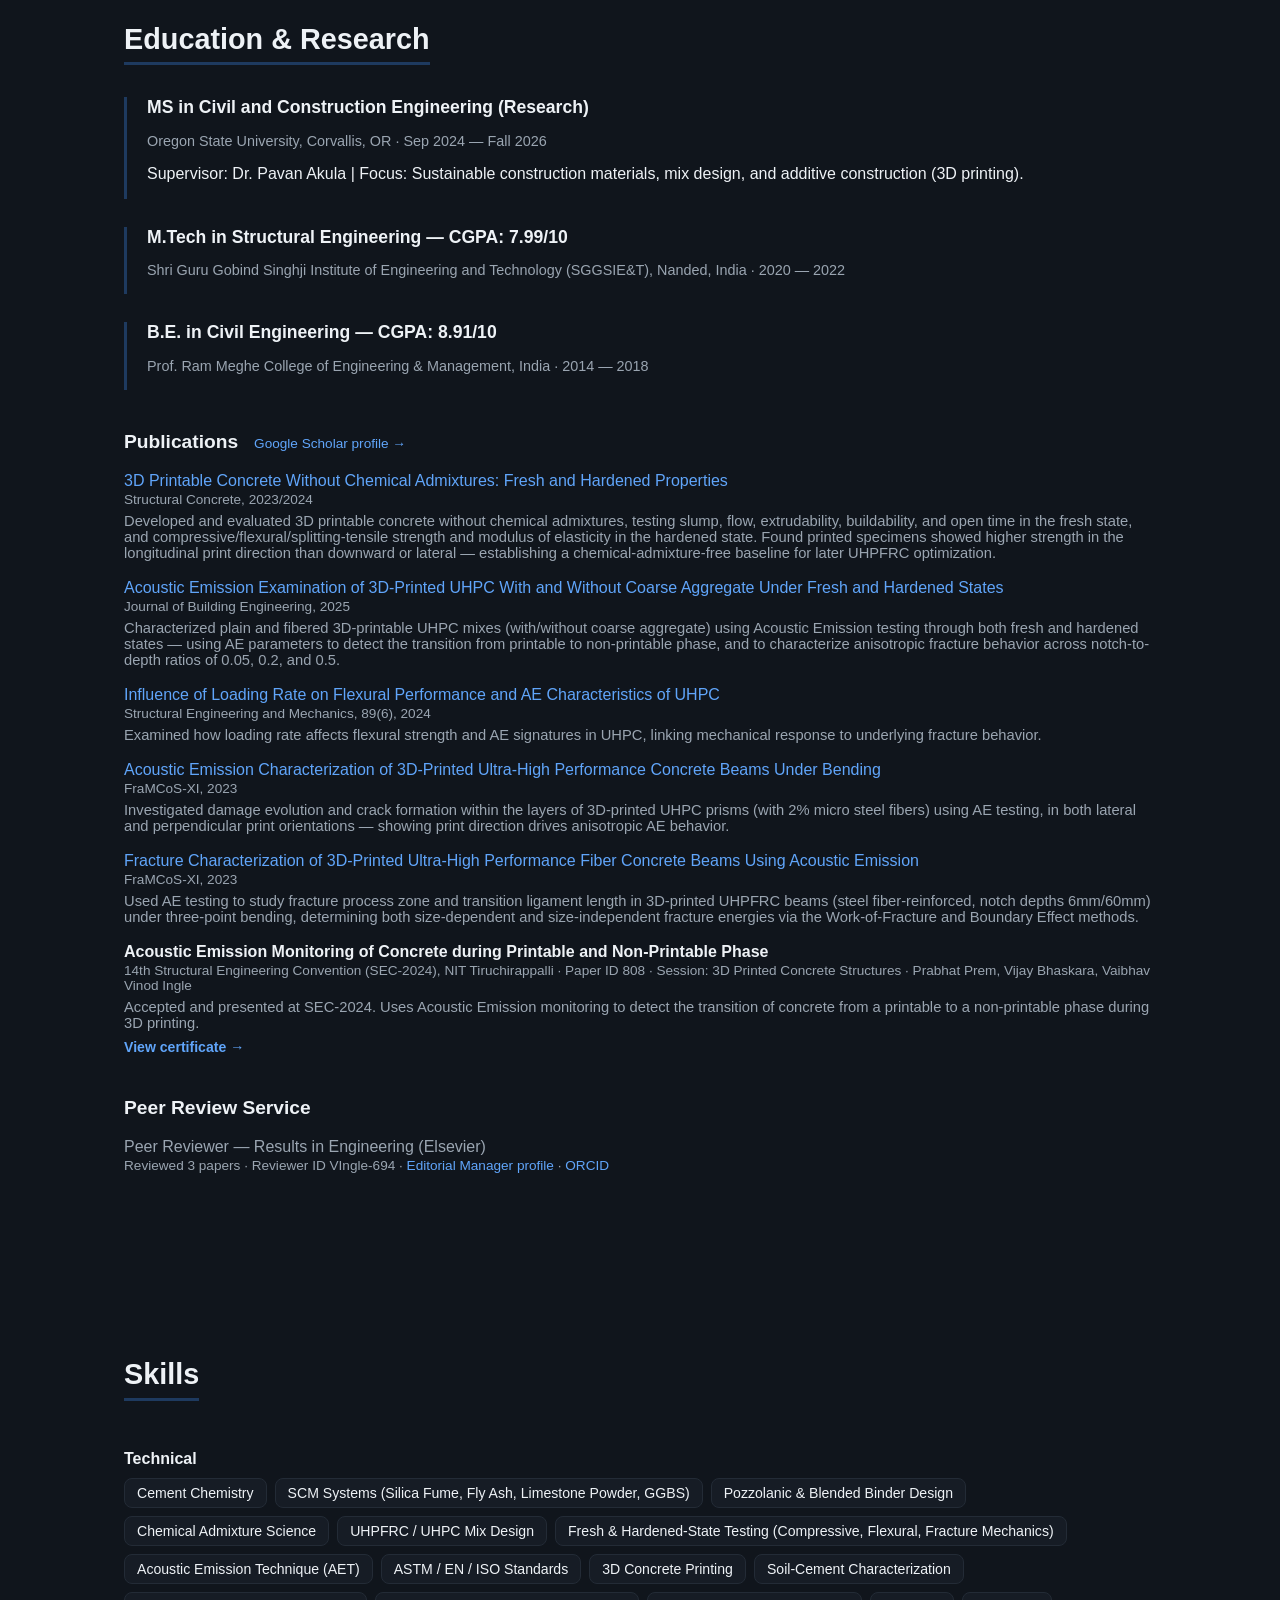
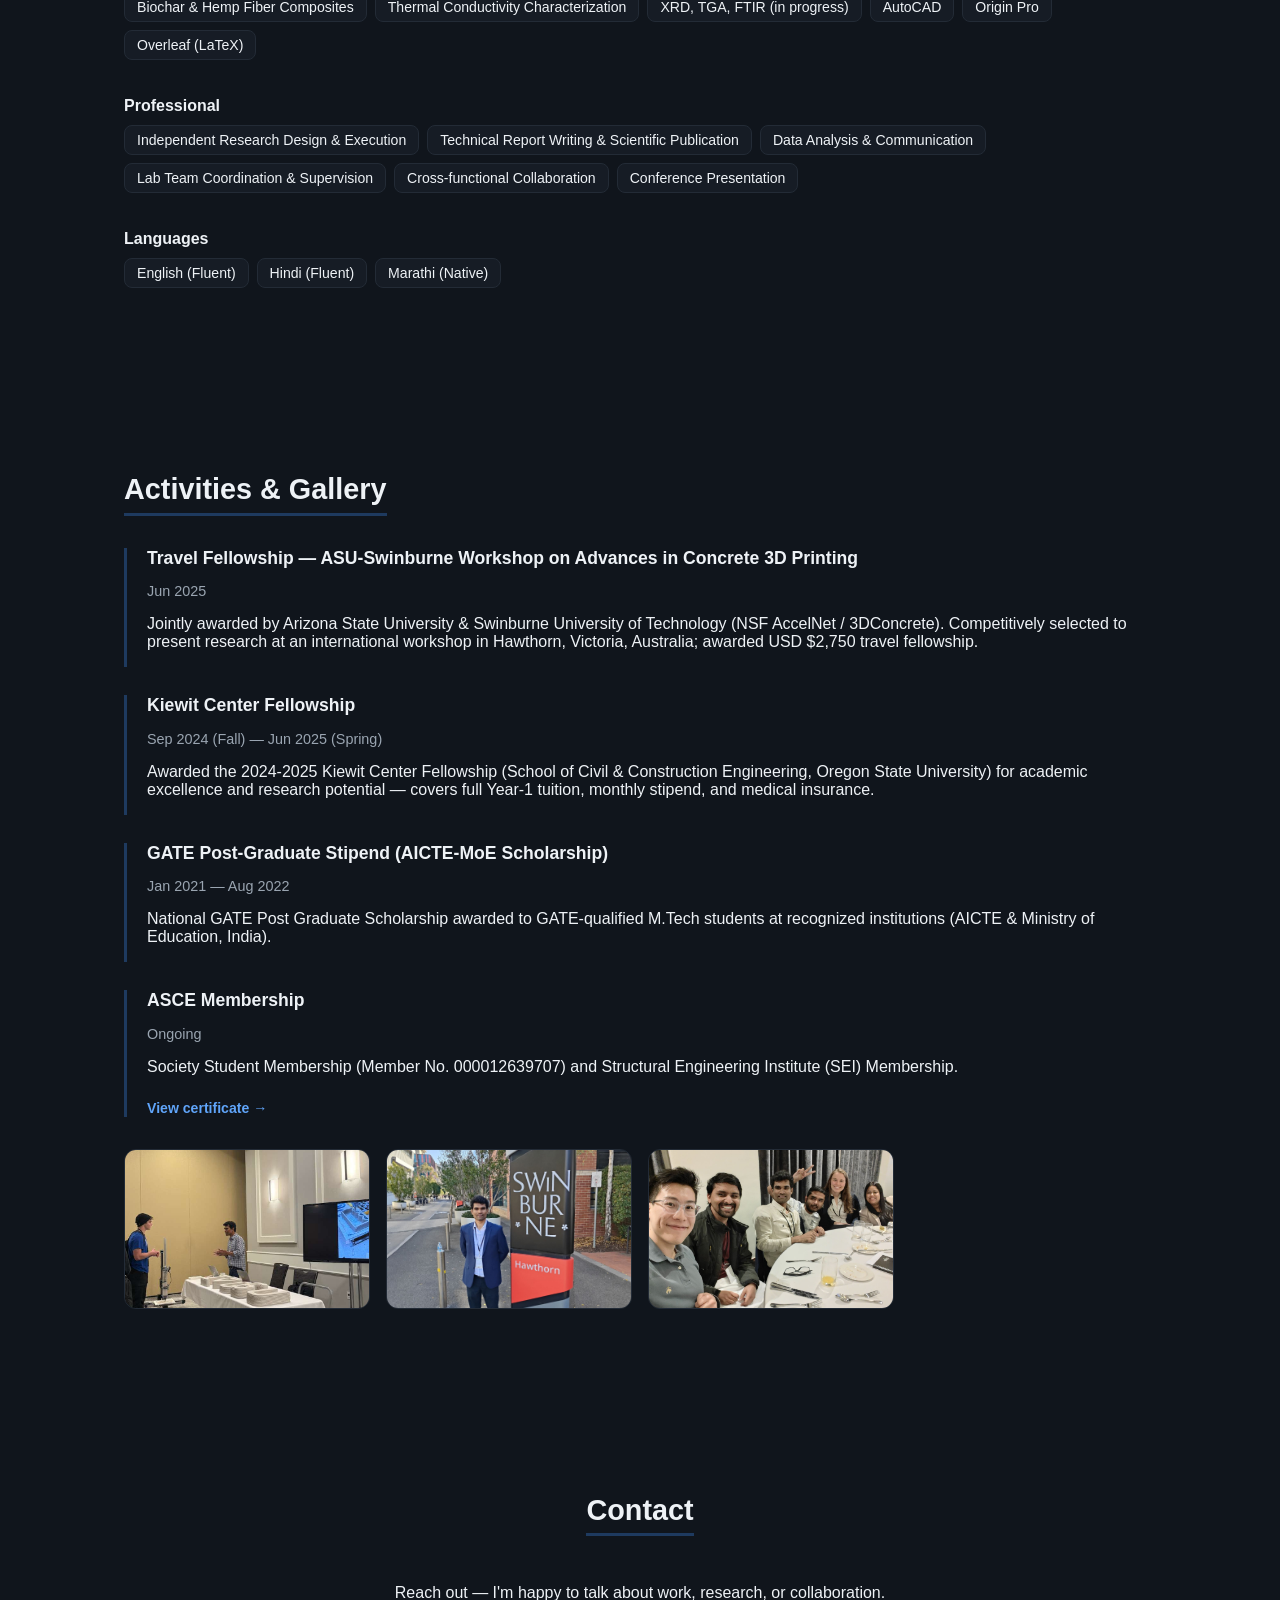
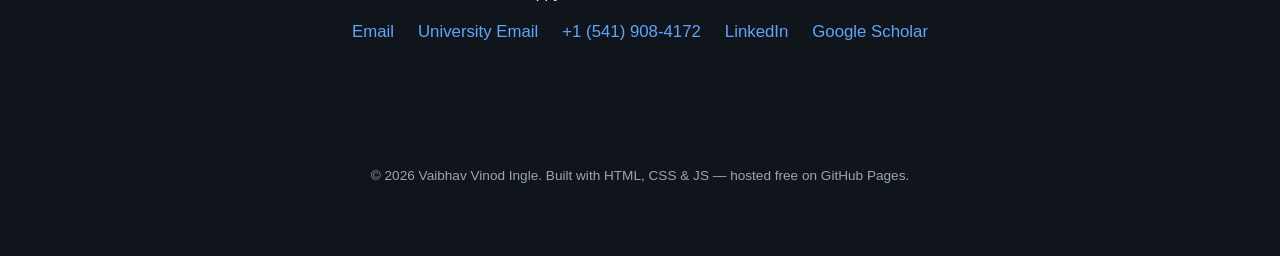
==== commit 03058ae5: "Add project team to the biochar/hemp mass timber project Co-Authored-By: Claude Sonnet 5.5 <noreply@" ====
--- a/index.html
+++ b/index.html
@@ -5,7 +5,7 @@
 <meta name="viewport" content="width=device-width, initial-scale=1.0" />
 <title>Vaibhav Vinod Ingle — Civil Engineer & Researcher</title>
 <meta name="description" content="Portfolio of Vaibhav Vinod Ingle — Civil Engineer and researcher specializing in sustainable construction materials, UHPFRC, and 3D-printed concrete." />
-<link rel="stylesheet" href="css/style.css?v=20261009c" />
+<link rel="stylesheet" href="css/style.css?v=20261010a" />
 </head>
 <body>
 
@@ -106,7 +106,7 @@
   <p id="lightbox-caption"></p>
 </div>
 
-<script src="js/data.js?v=20261009c"></script>
-<script src="js/main.js?v=20261009c"></script>
+<script src="js/data.js?v=20261010a"></script>
+<script src="js/main.js?v=20261010a"></script>
 </body>
 </html>
--- a/css/style.css
+++ b/css/style.css
@@ -189,6 +189,10 @@
 .project-page .project-desc { color: var(--text-muted); font-size: 1.05rem; max-width: 720px; }
 .project-page .gallery { grid-template-columns: repeat(auto-fill, minmax(280px, 1fr)); }
 .project-page .gallery img { height: 220px; }
+.project-page .project-subhead { font-size: 1.2rem; margin: 32px 0 12px; border: 0; padding: 0; display: block; }
+.project-team-list { list-style: none; padding: 0; margin: 0 0 8px; display: flex; flex-direction: column; gap: 8px; color: var(--text-muted); }
+.project-team-list strong { color: var(--text); }
+.card .project-team { font-size: 0.85rem; }
 .project-figure { margin: 0; }
 .project-figure figcaption { color: var(--text-muted); font-size: 0.85rem; margin-top: 6px; }
 
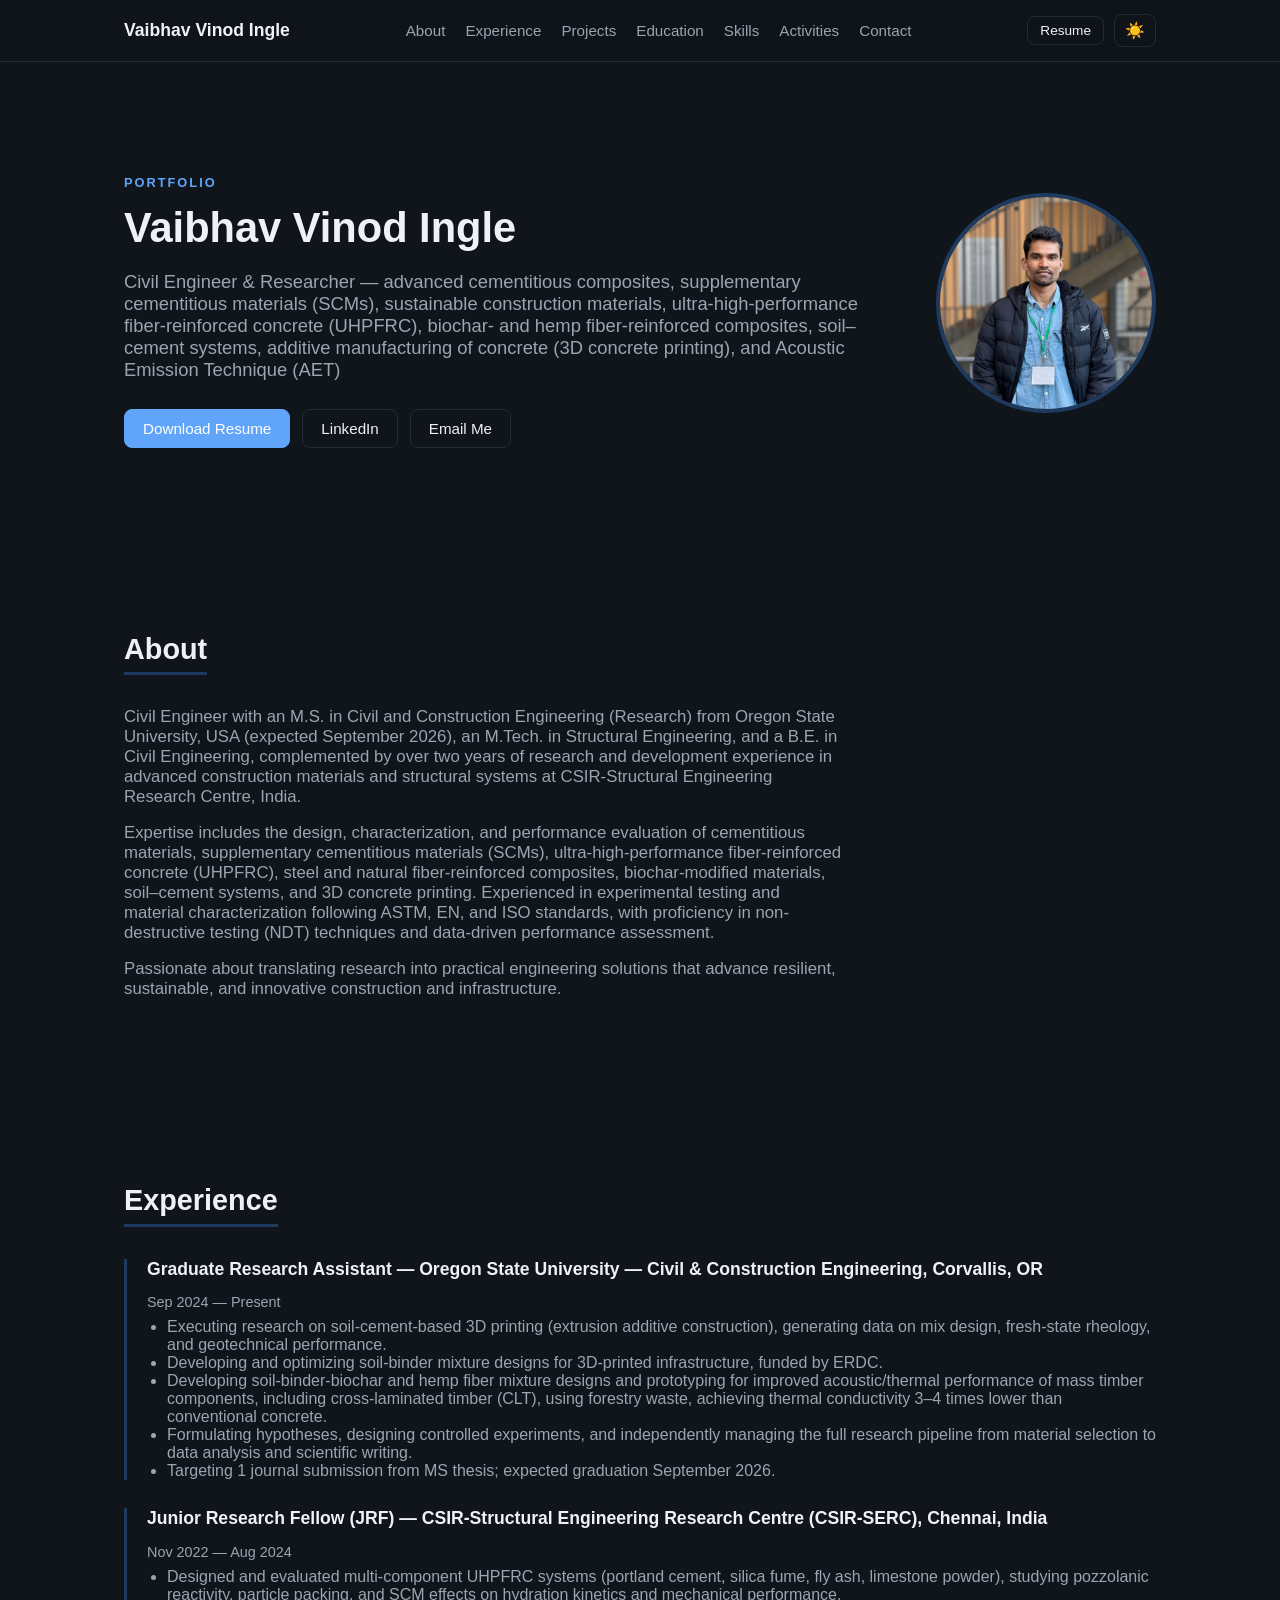
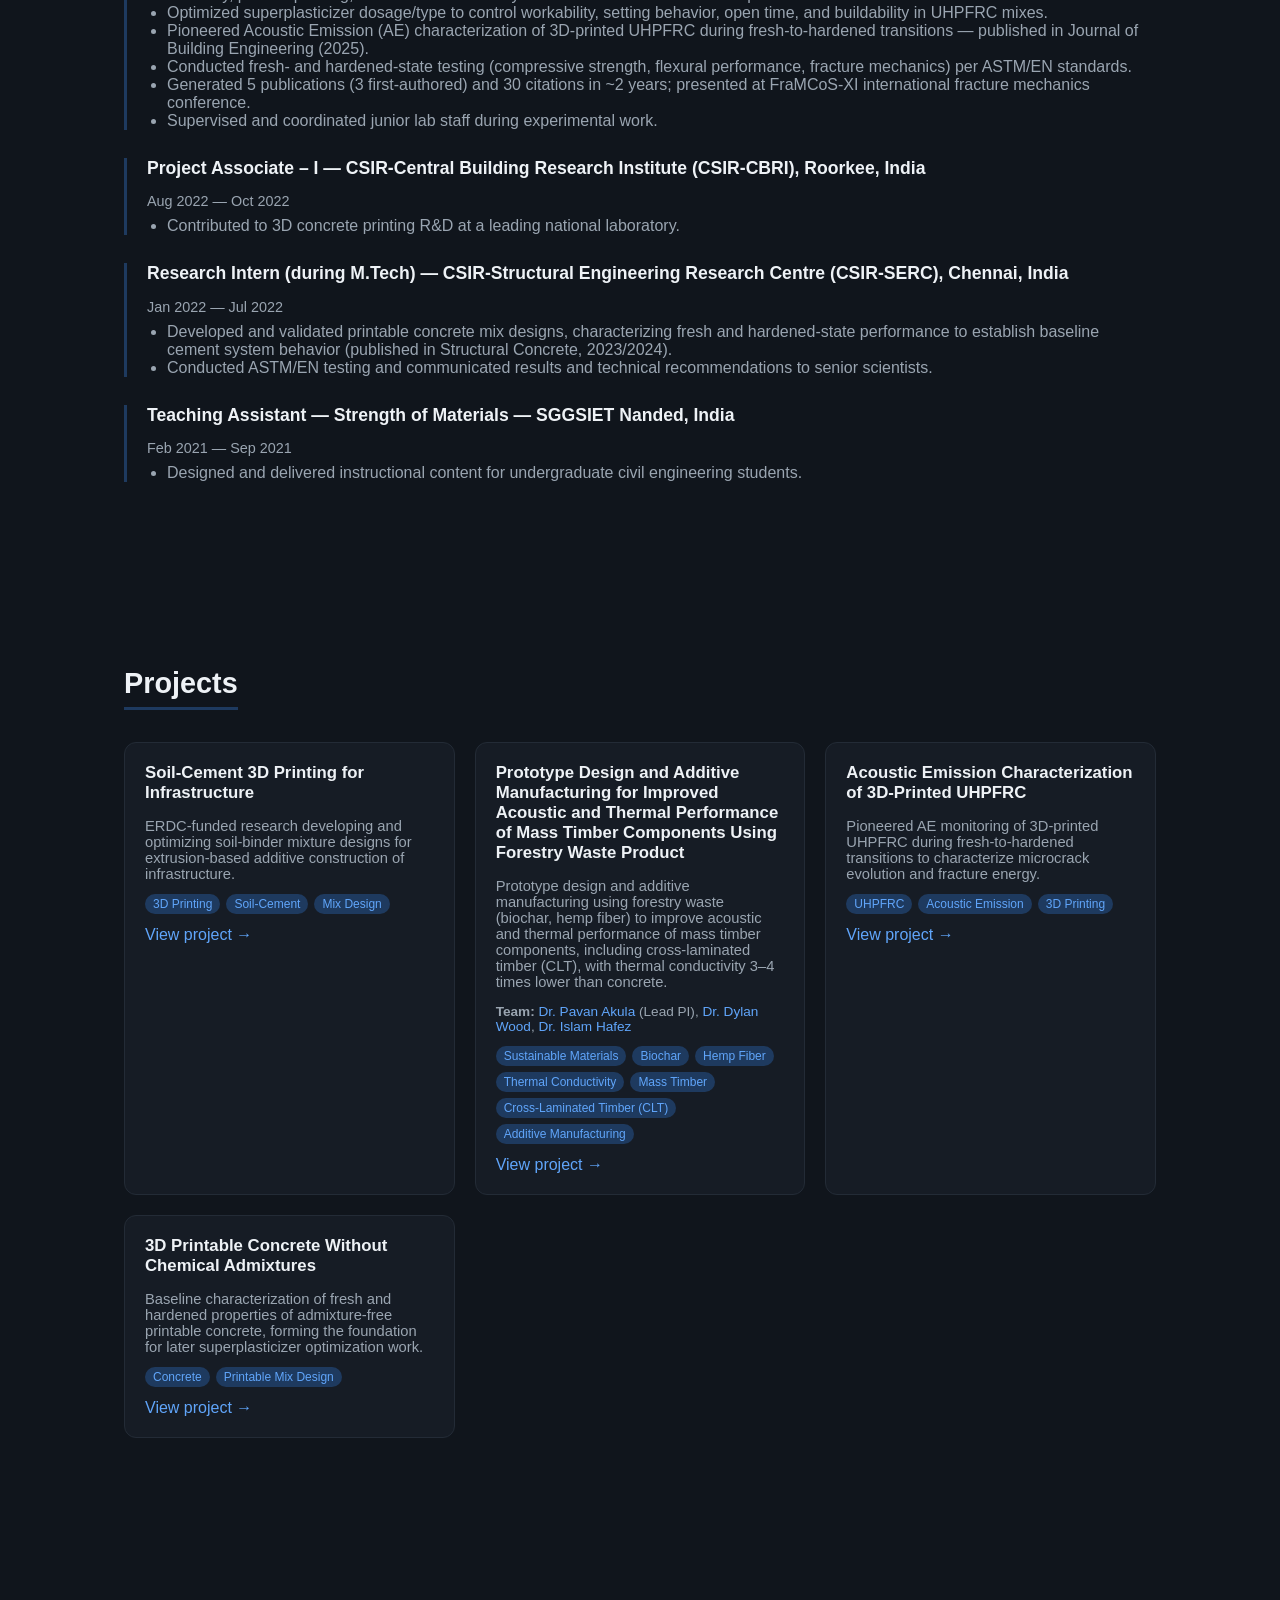
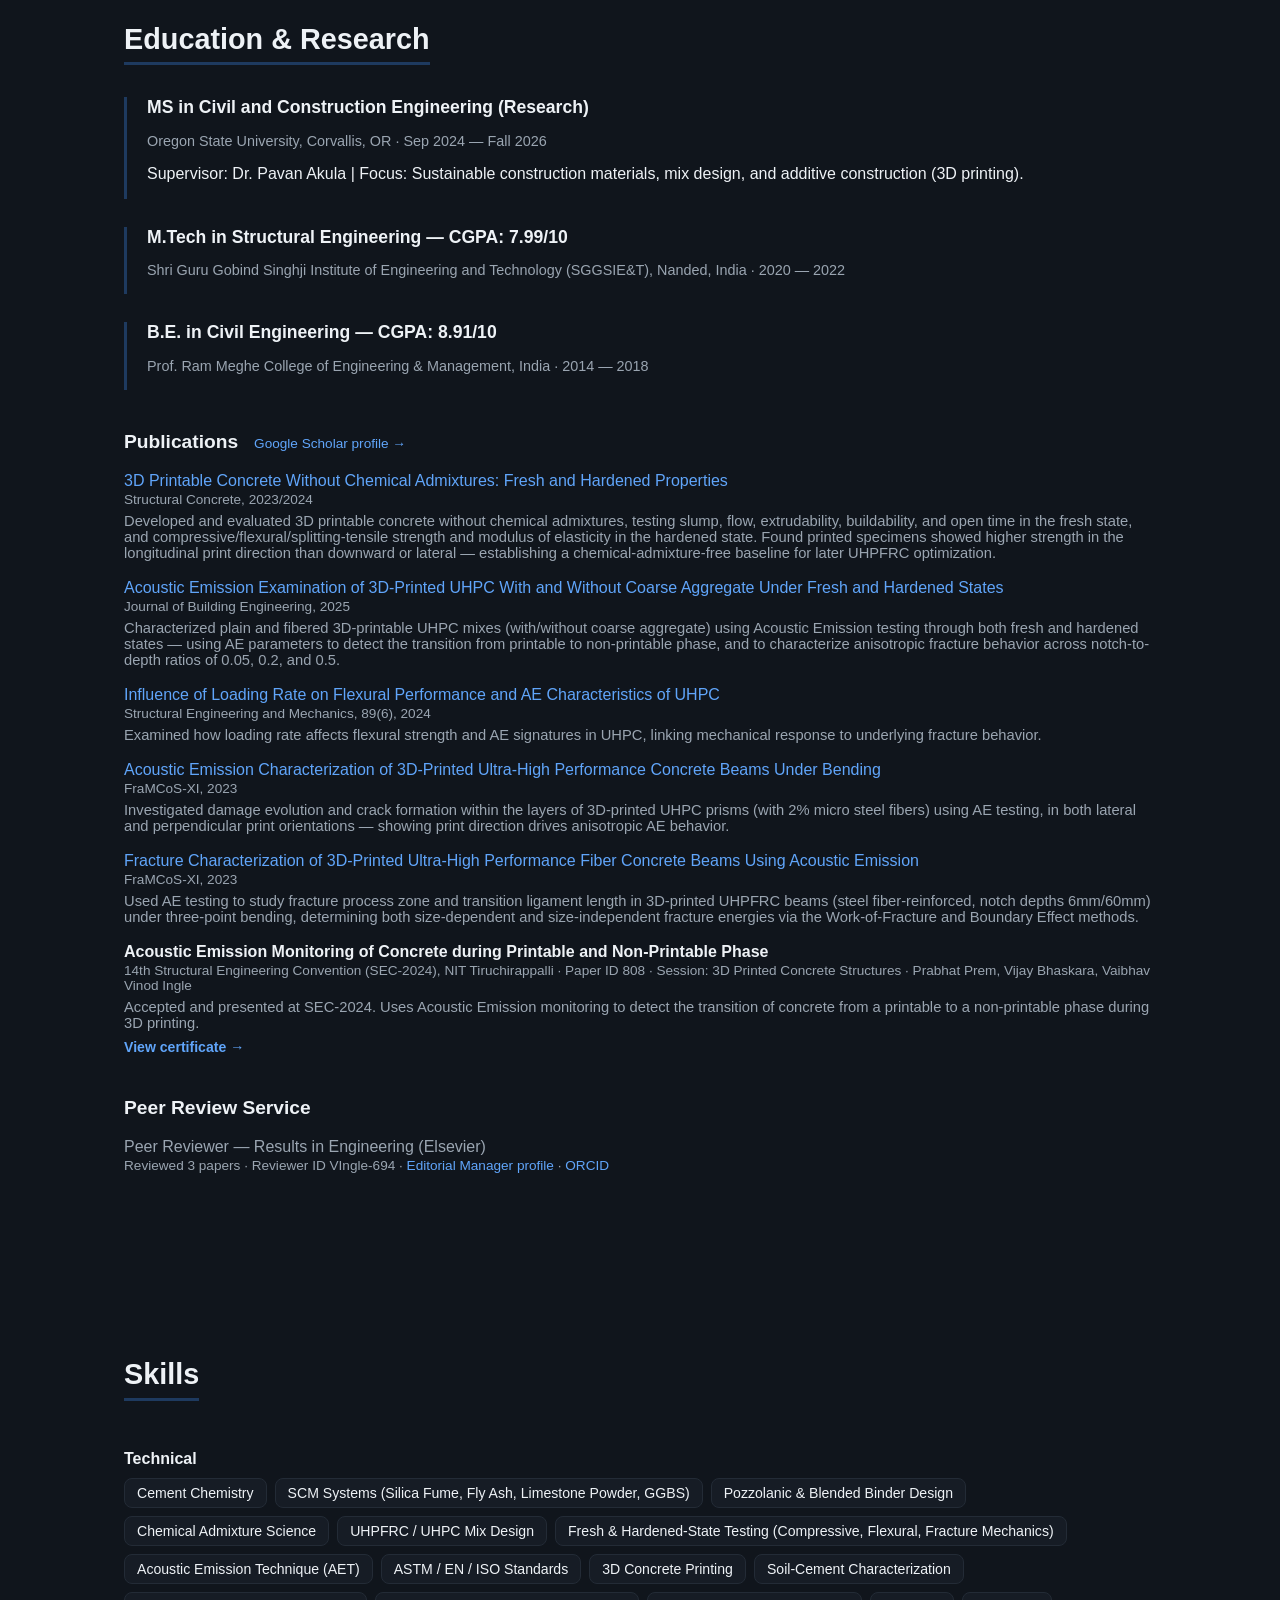
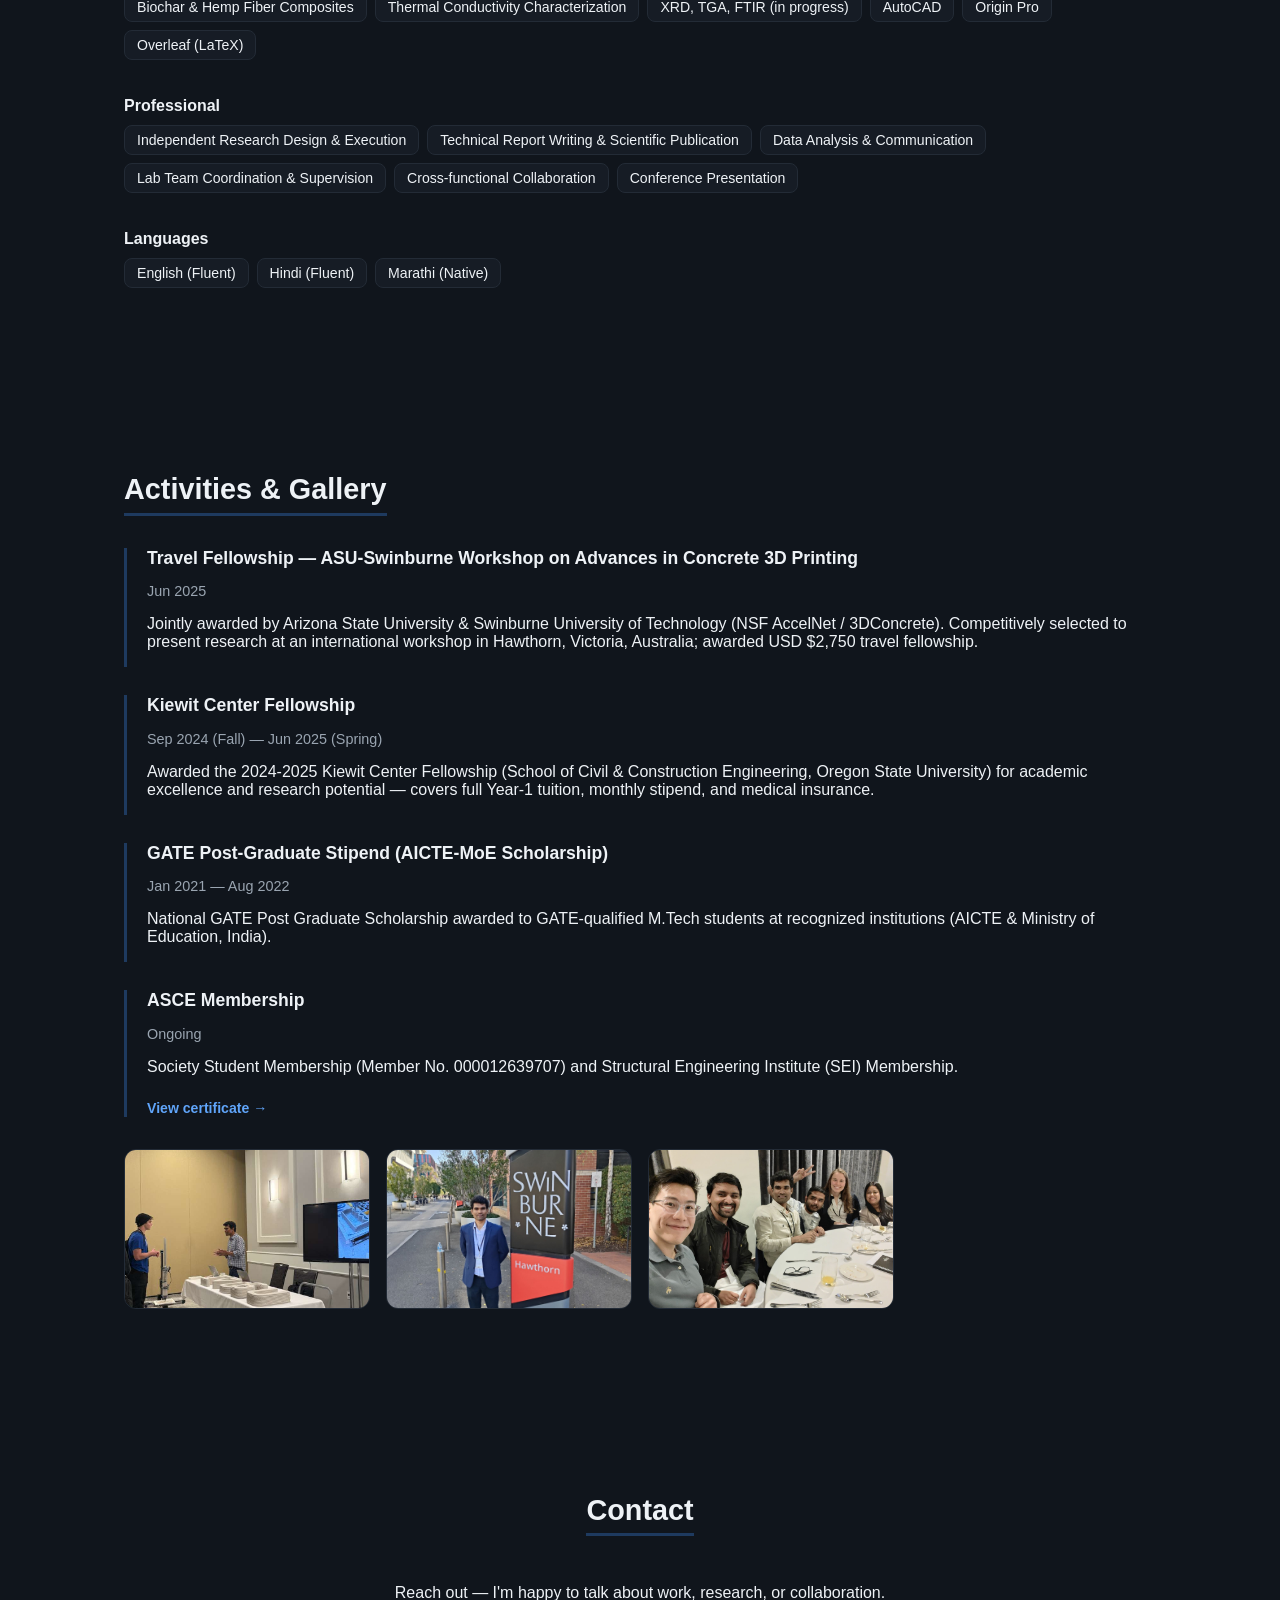
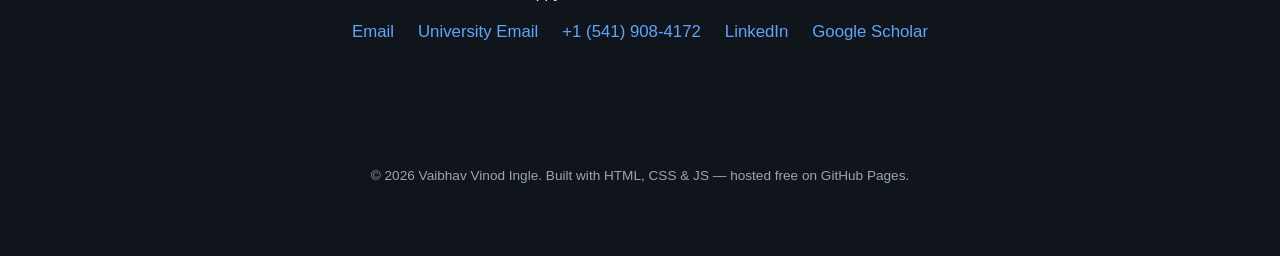
==== commit 066e9f1f: "Link project team names to faculty pages and add department names Co-Authored-By: Claude Sonnet 5.5 " ====
--- a/index.html
+++ b/index.html
@@ -5,7 +5,7 @@
 <meta name="viewport" content="width=device-width, initial-scale=1.0" />
 <title>Vaibhav Vinod Ingle — Civil Engineer & Researcher</title>
 <meta name="description" content="Portfolio of Vaibhav Vinod Ingle — Civil Engineer and researcher specializing in sustainable construction materials, UHPFRC, and 3D-printed concrete." />
-<link rel="stylesheet" href="css/style.css?v=20261010a" />
+<link rel="stylesheet" href="css/style.css?v=20261010b" />
 </head>
 <body>
 
@@ -106,7 +106,7 @@
   <p id="lightbox-caption"></p>
 </div>
 
-<script src="js/data.js?v=20261010a"></script>
-<script src="js/main.js?v=20261010a"></script>
+<script src="js/data.js?v=20261010b"></script>
+<script src="js/main.js?v=20261010b"></script>
 </body>
 </html>
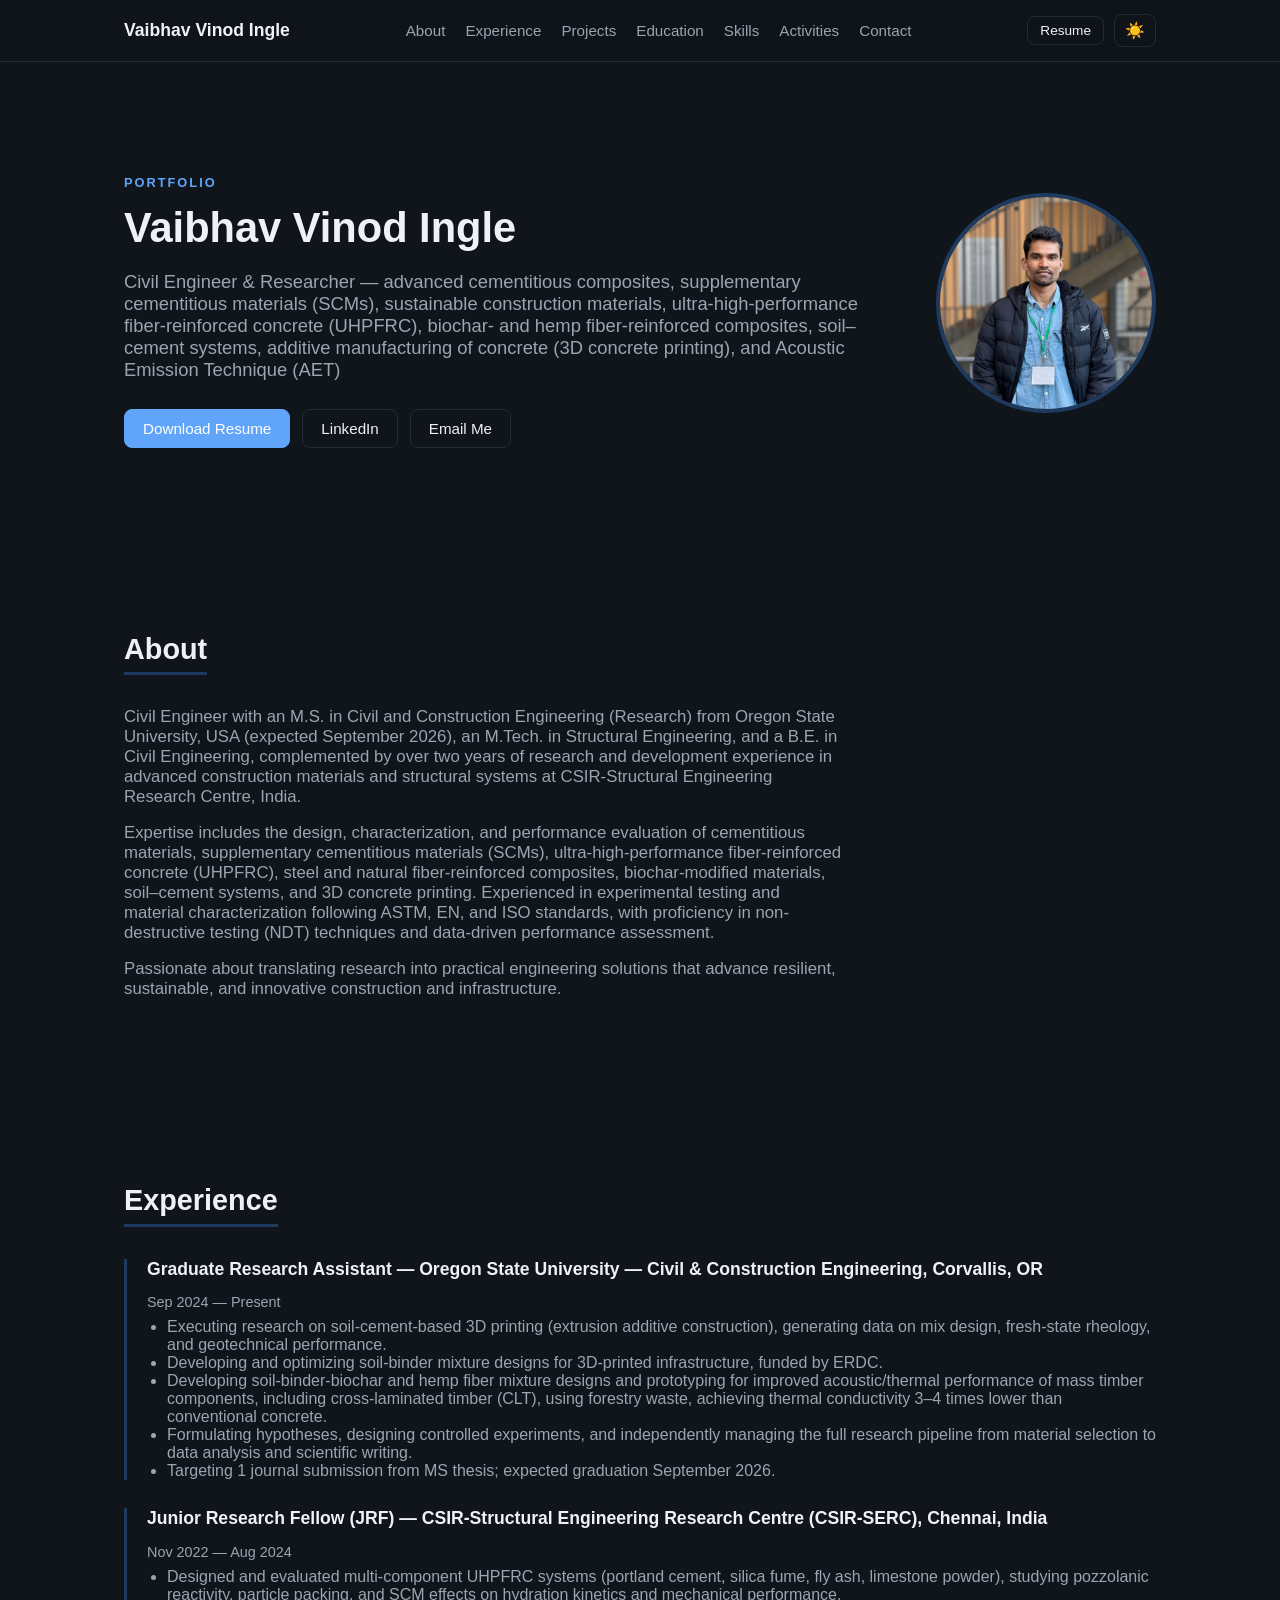
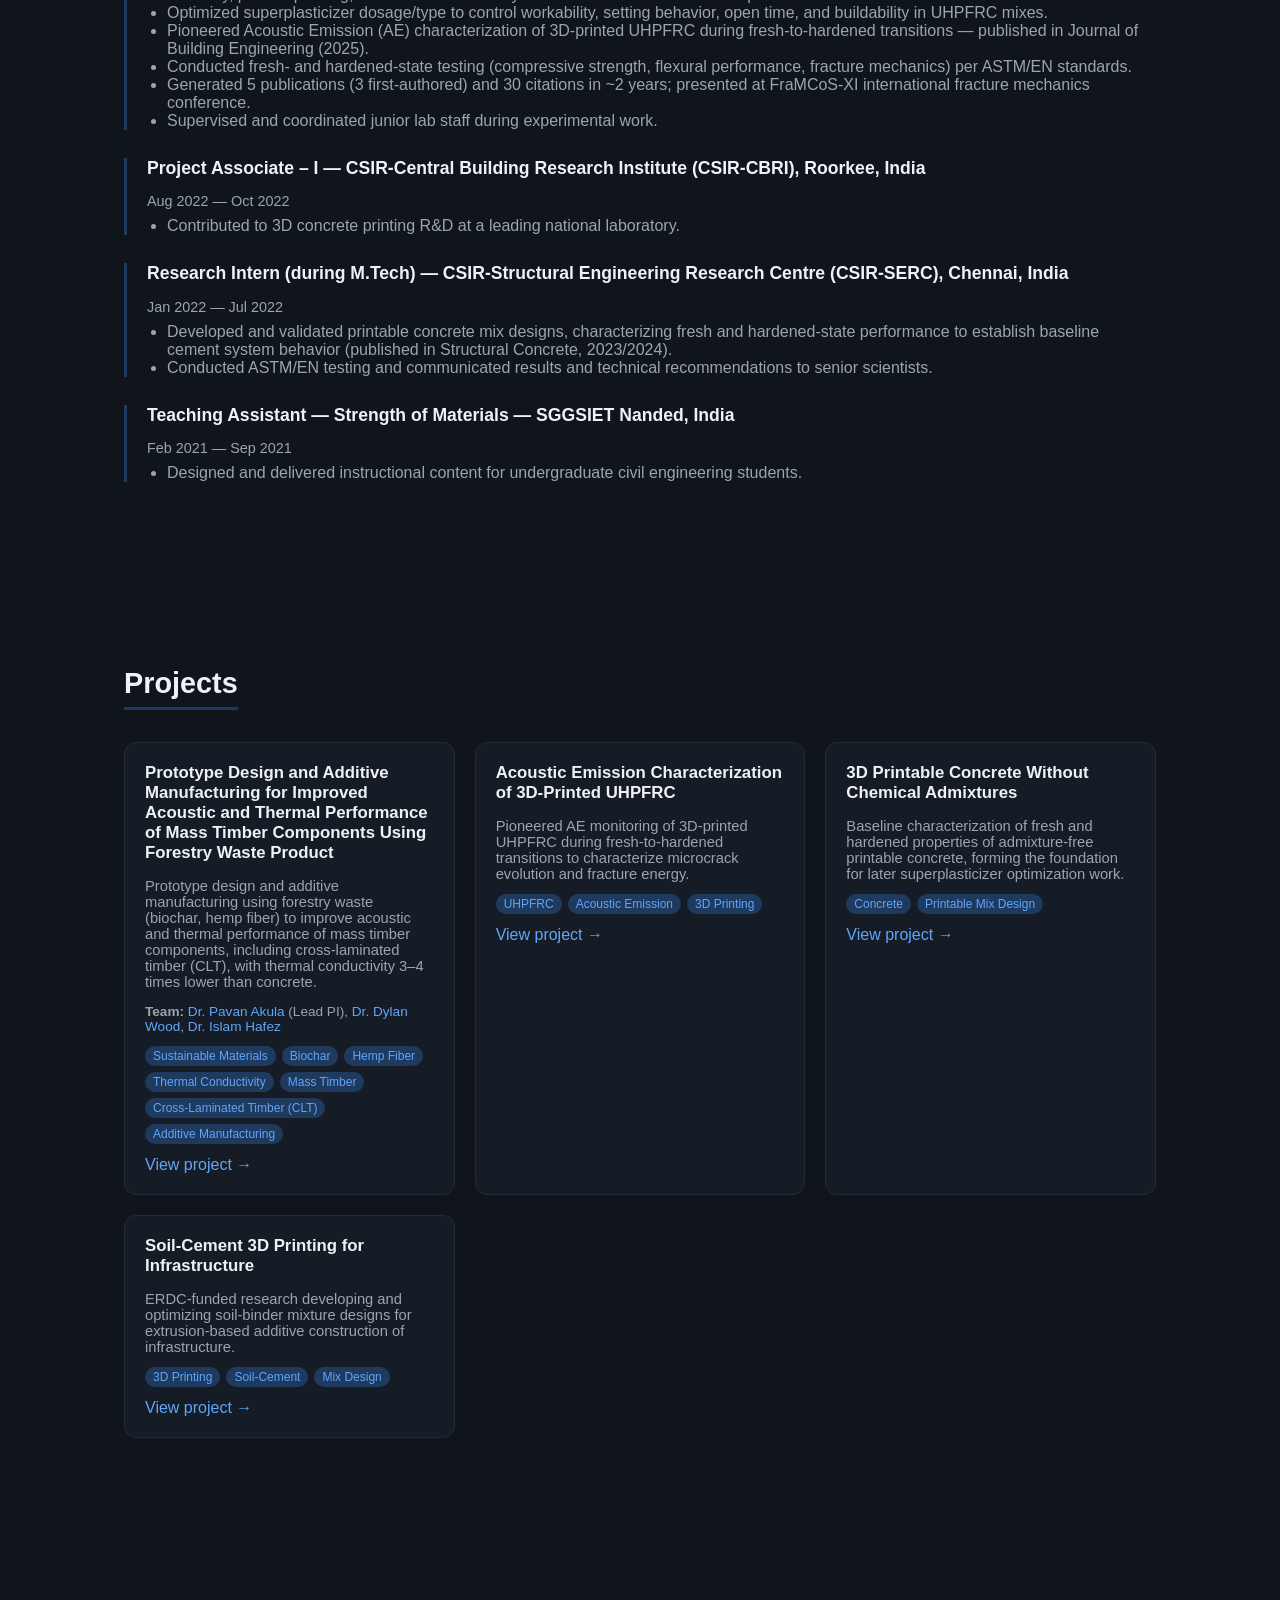
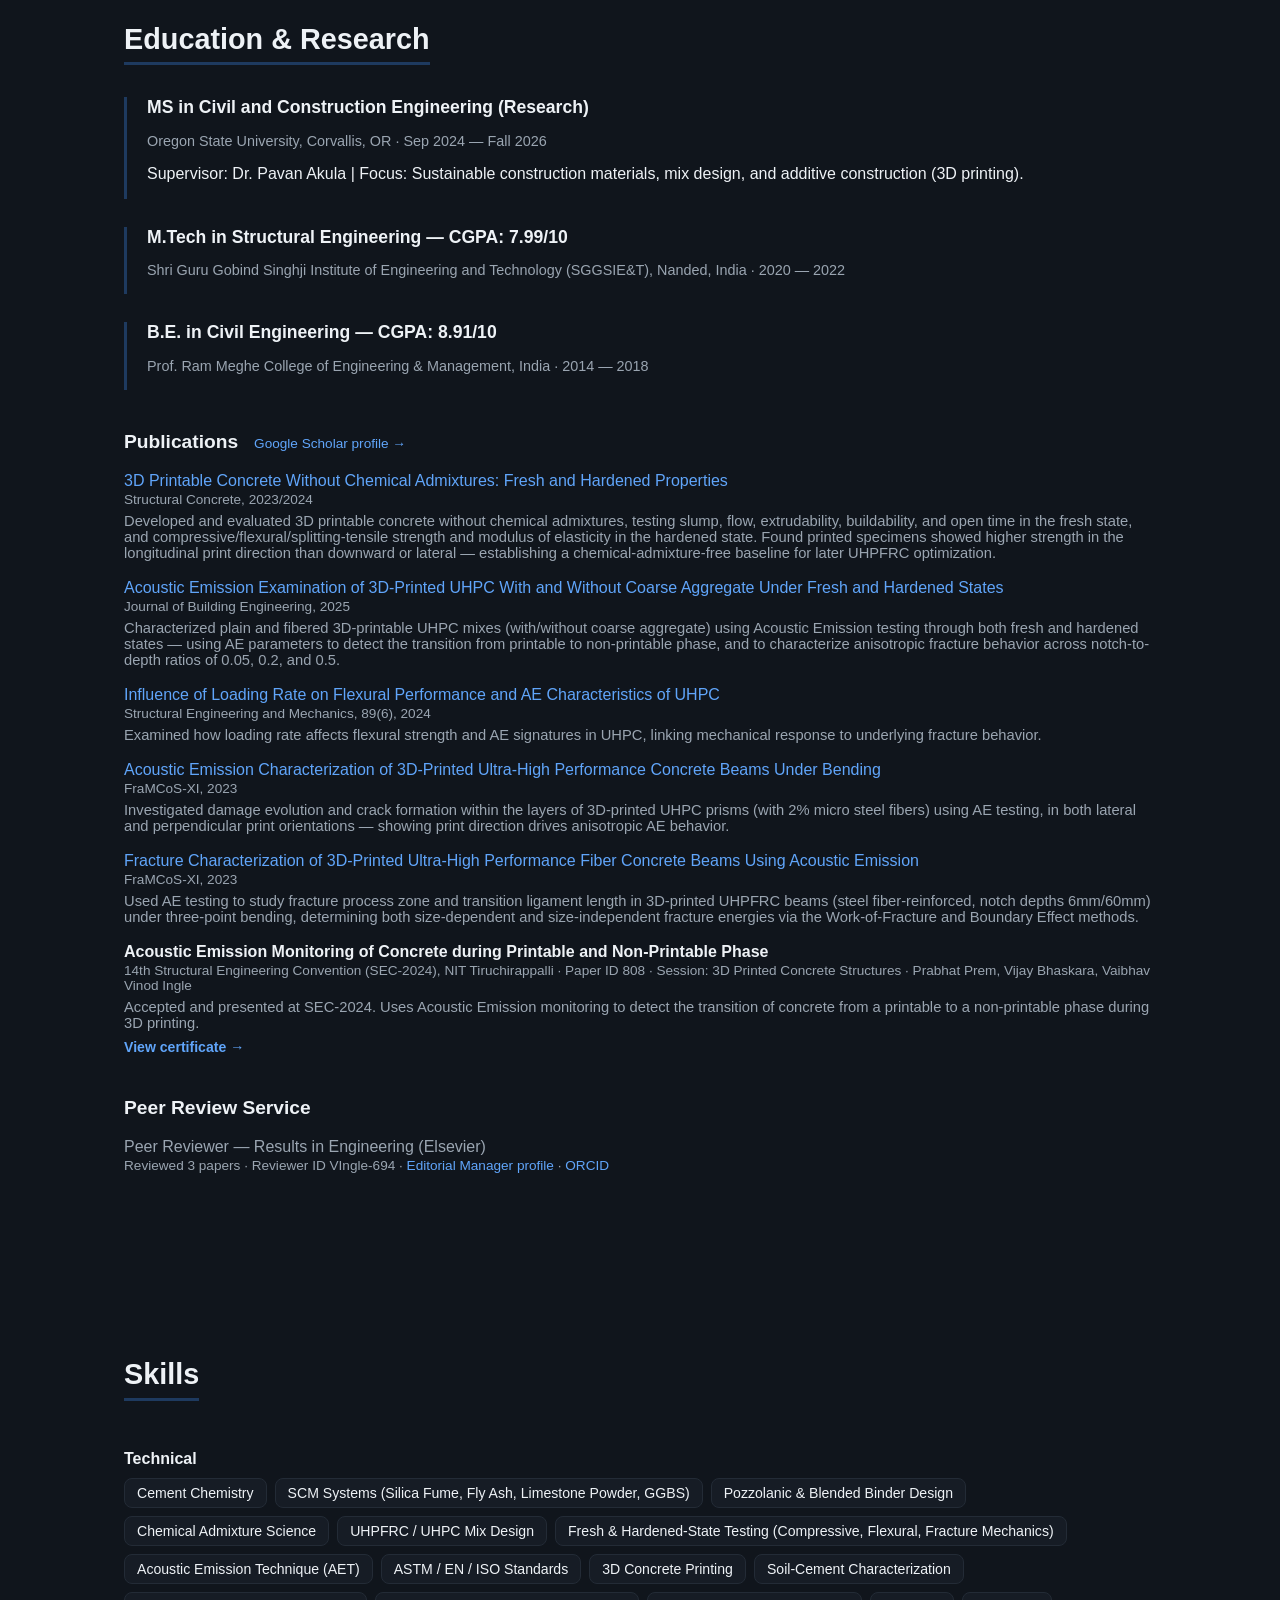
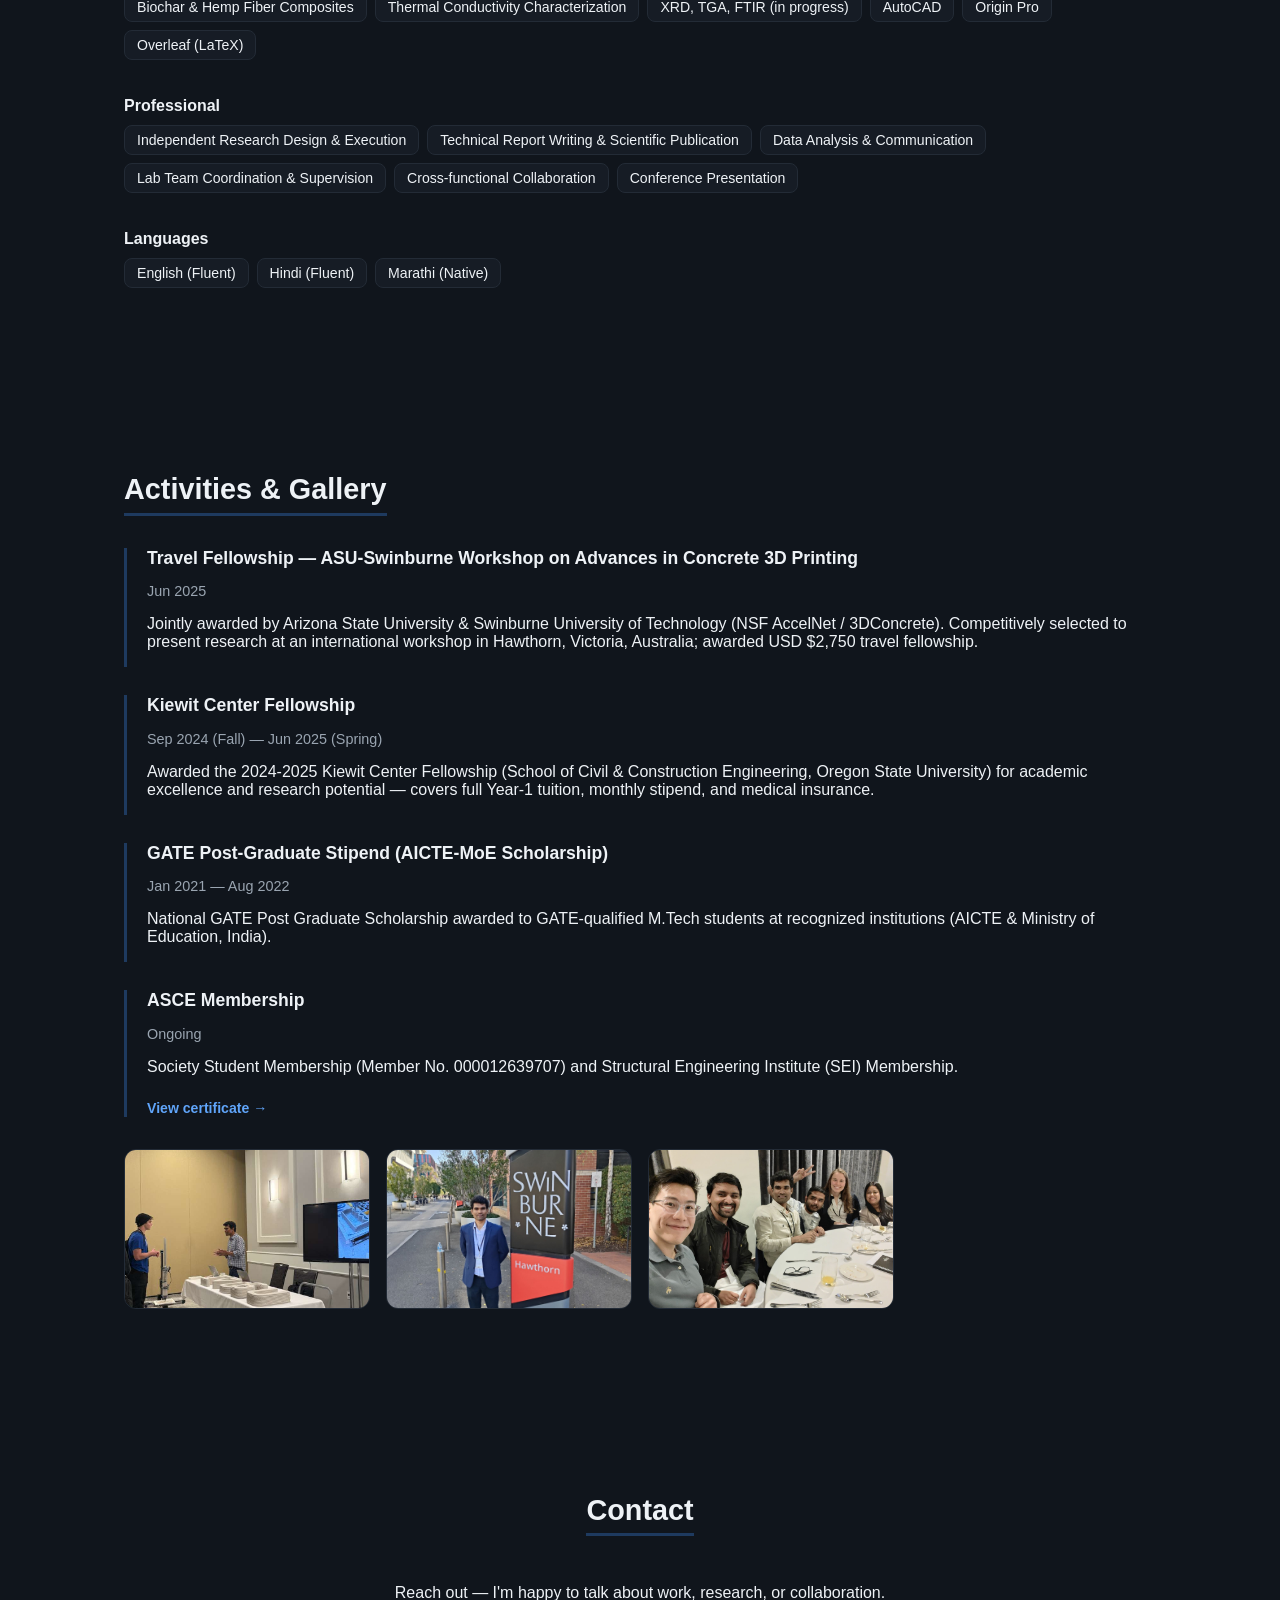
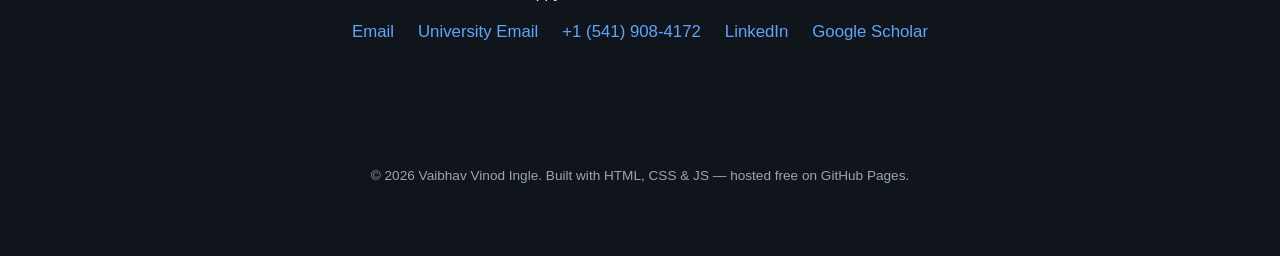
==== commit 80d21507: "Move Soil-Cement 3D Printing project to the end of the projects list Co-Authored-By: Claude Sonnet 5" ====
--- a/index.html
+++ b/index.html
@@ -5,7 +5,7 @@
 <meta name="viewport" content="width=device-width, initial-scale=1.0" />
 <title>Vaibhav Vinod Ingle — Civil Engineer & Researcher</title>
 <meta name="description" content="Portfolio of Vaibhav Vinod Ingle — Civil Engineer and researcher specializing in sustainable construction materials, UHPFRC, and 3D-printed concrete." />
-<link rel="stylesheet" href="css/style.css?v=20261010b" />
+<link rel="stylesheet" href="css/style.css?v=20261011a" />
 </head>
 <body>
 
@@ -106,7 +106,7 @@
   <p id="lightbox-caption"></p>
 </div>
 
-<script src="js/data.js?v=20261010b"></script>
-<script src="js/main.js?v=20261010b"></script>
+<script src="js/data.js?v=20261011a"></script>
+<script src="js/main.js?v=20261011a"></script>
 </body>
 </html>
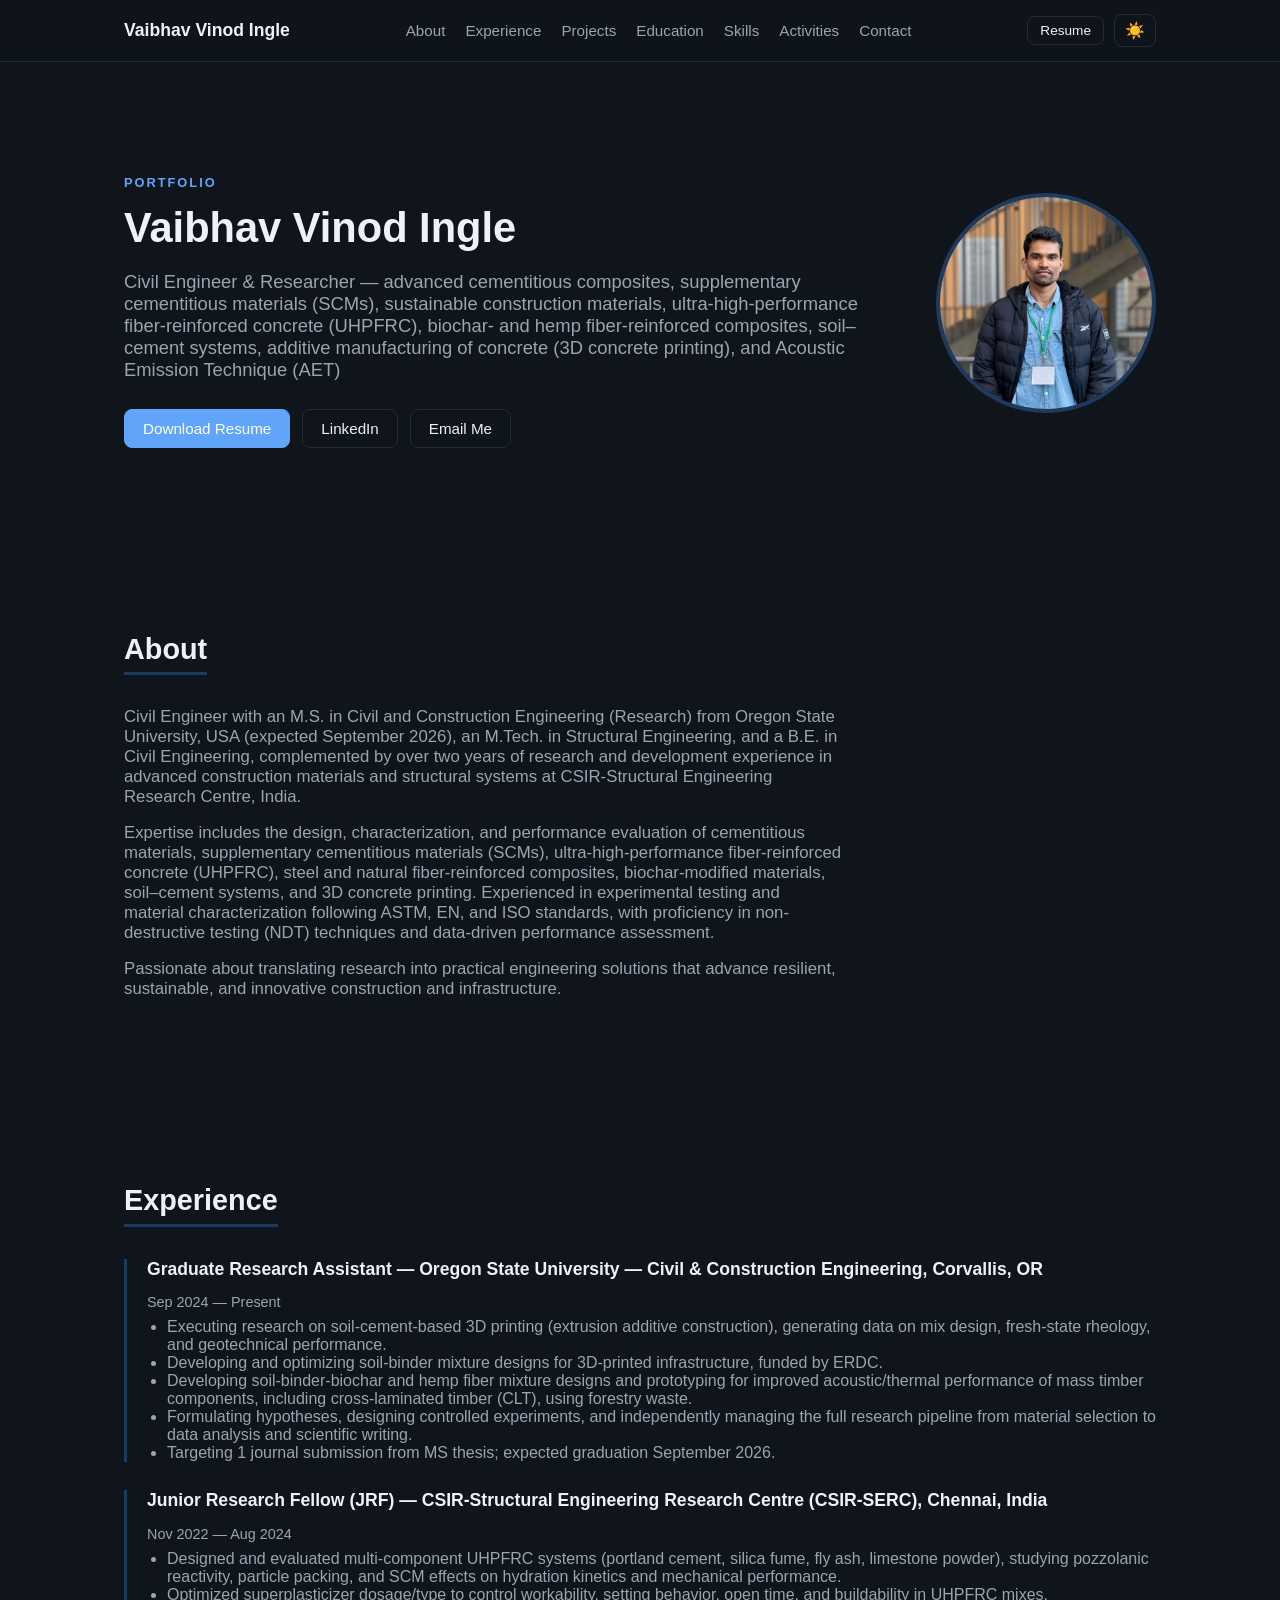
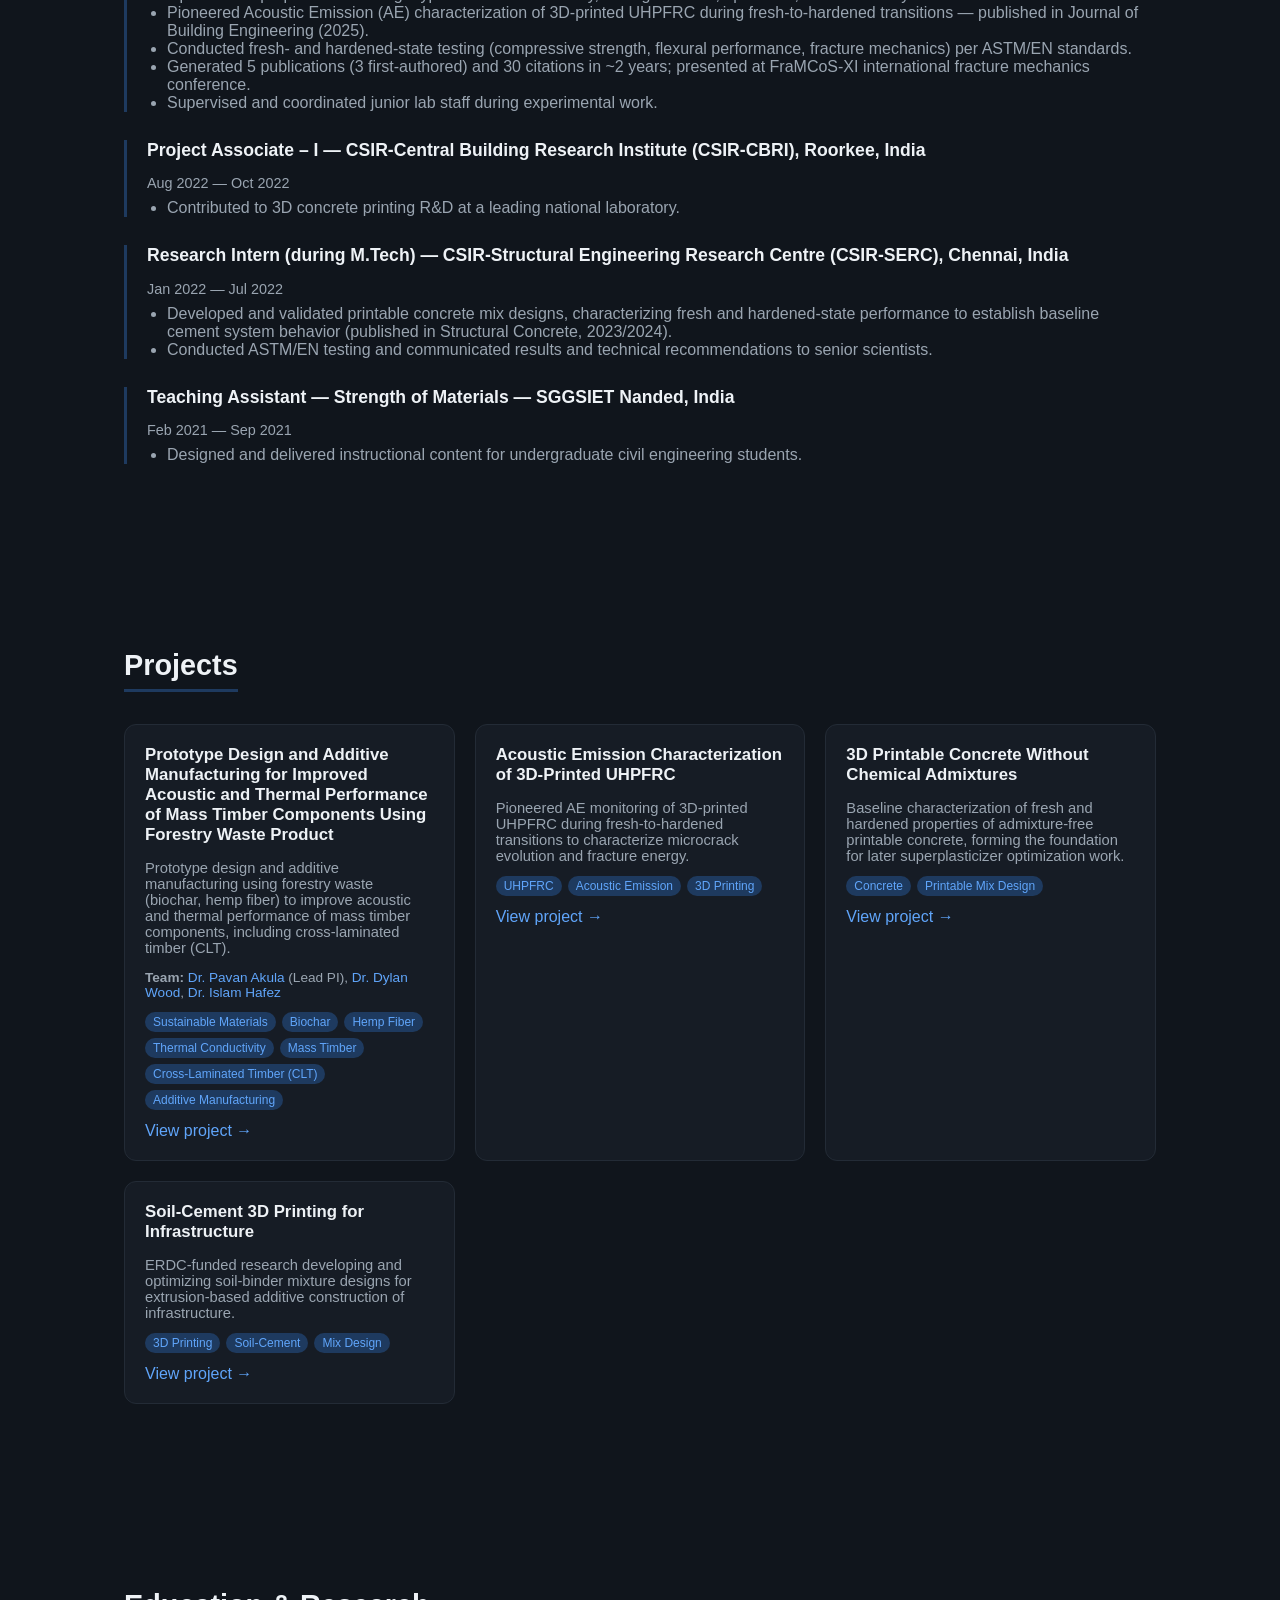
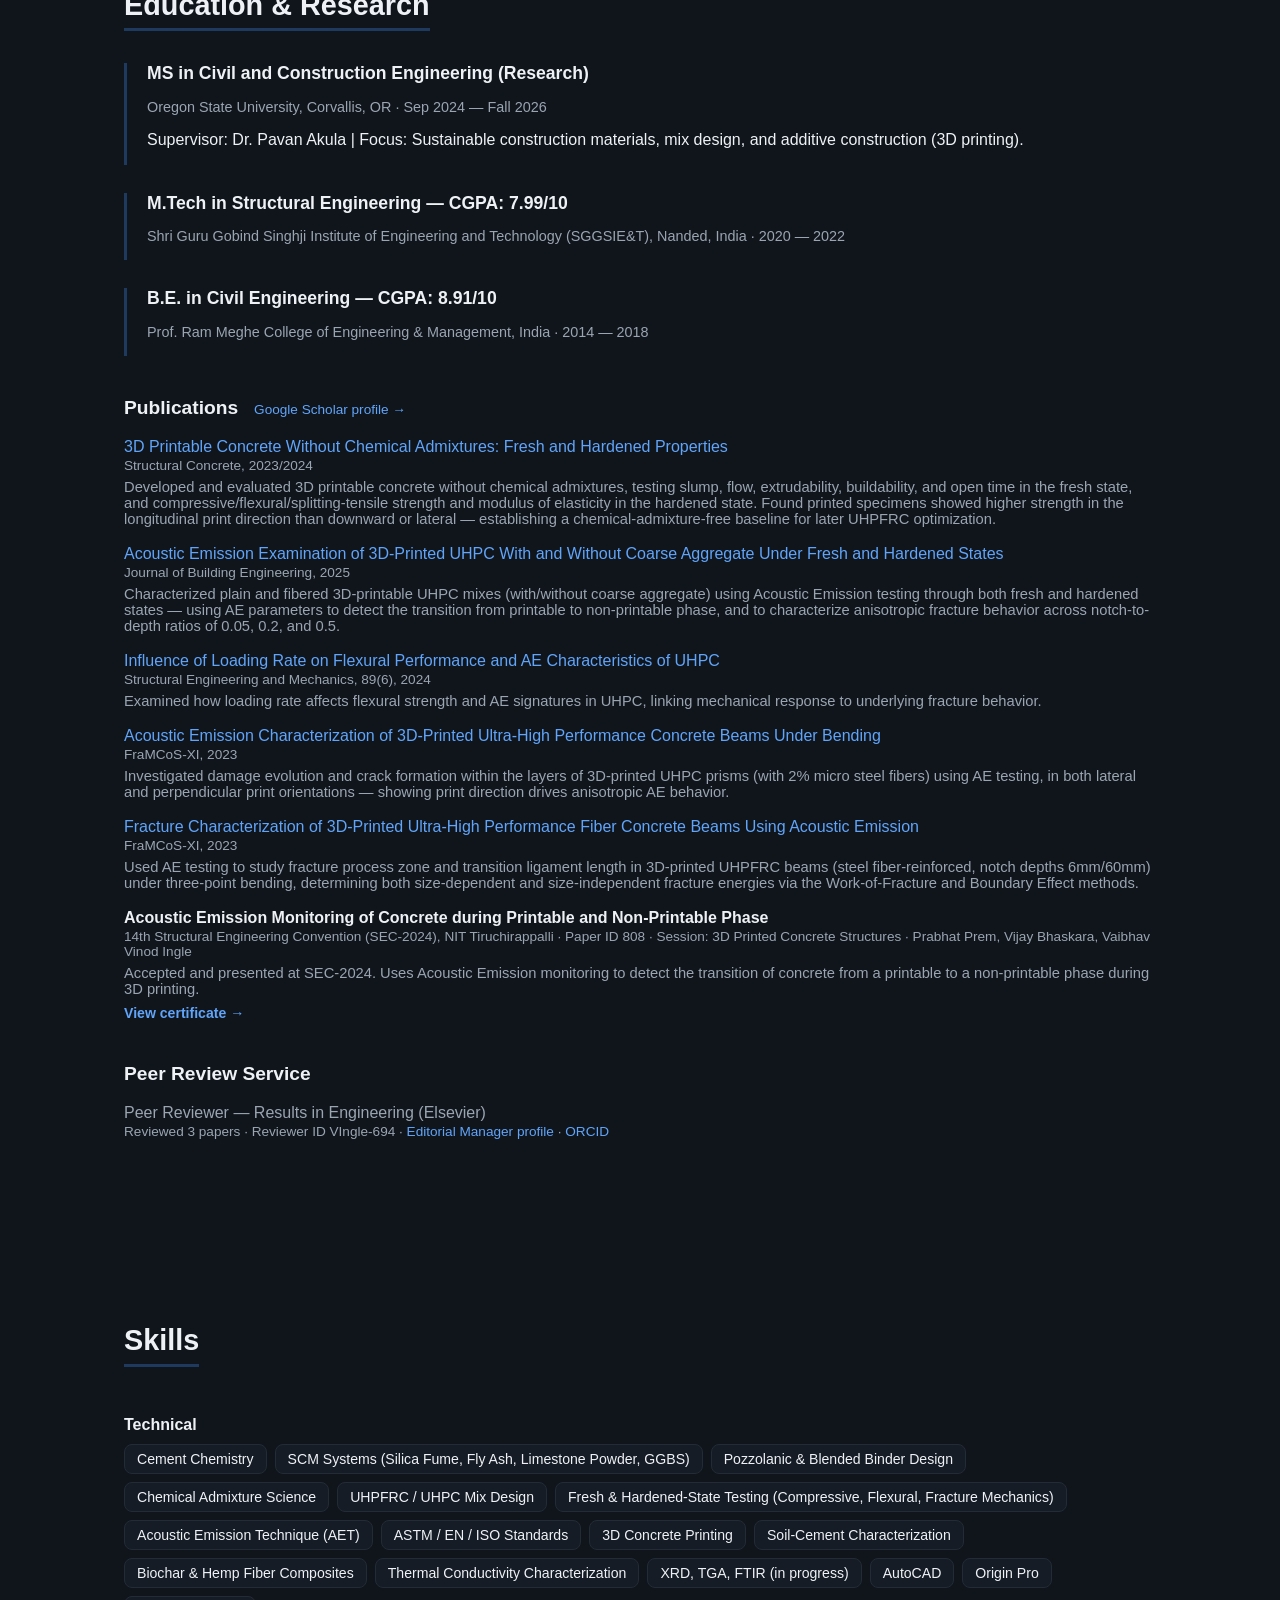
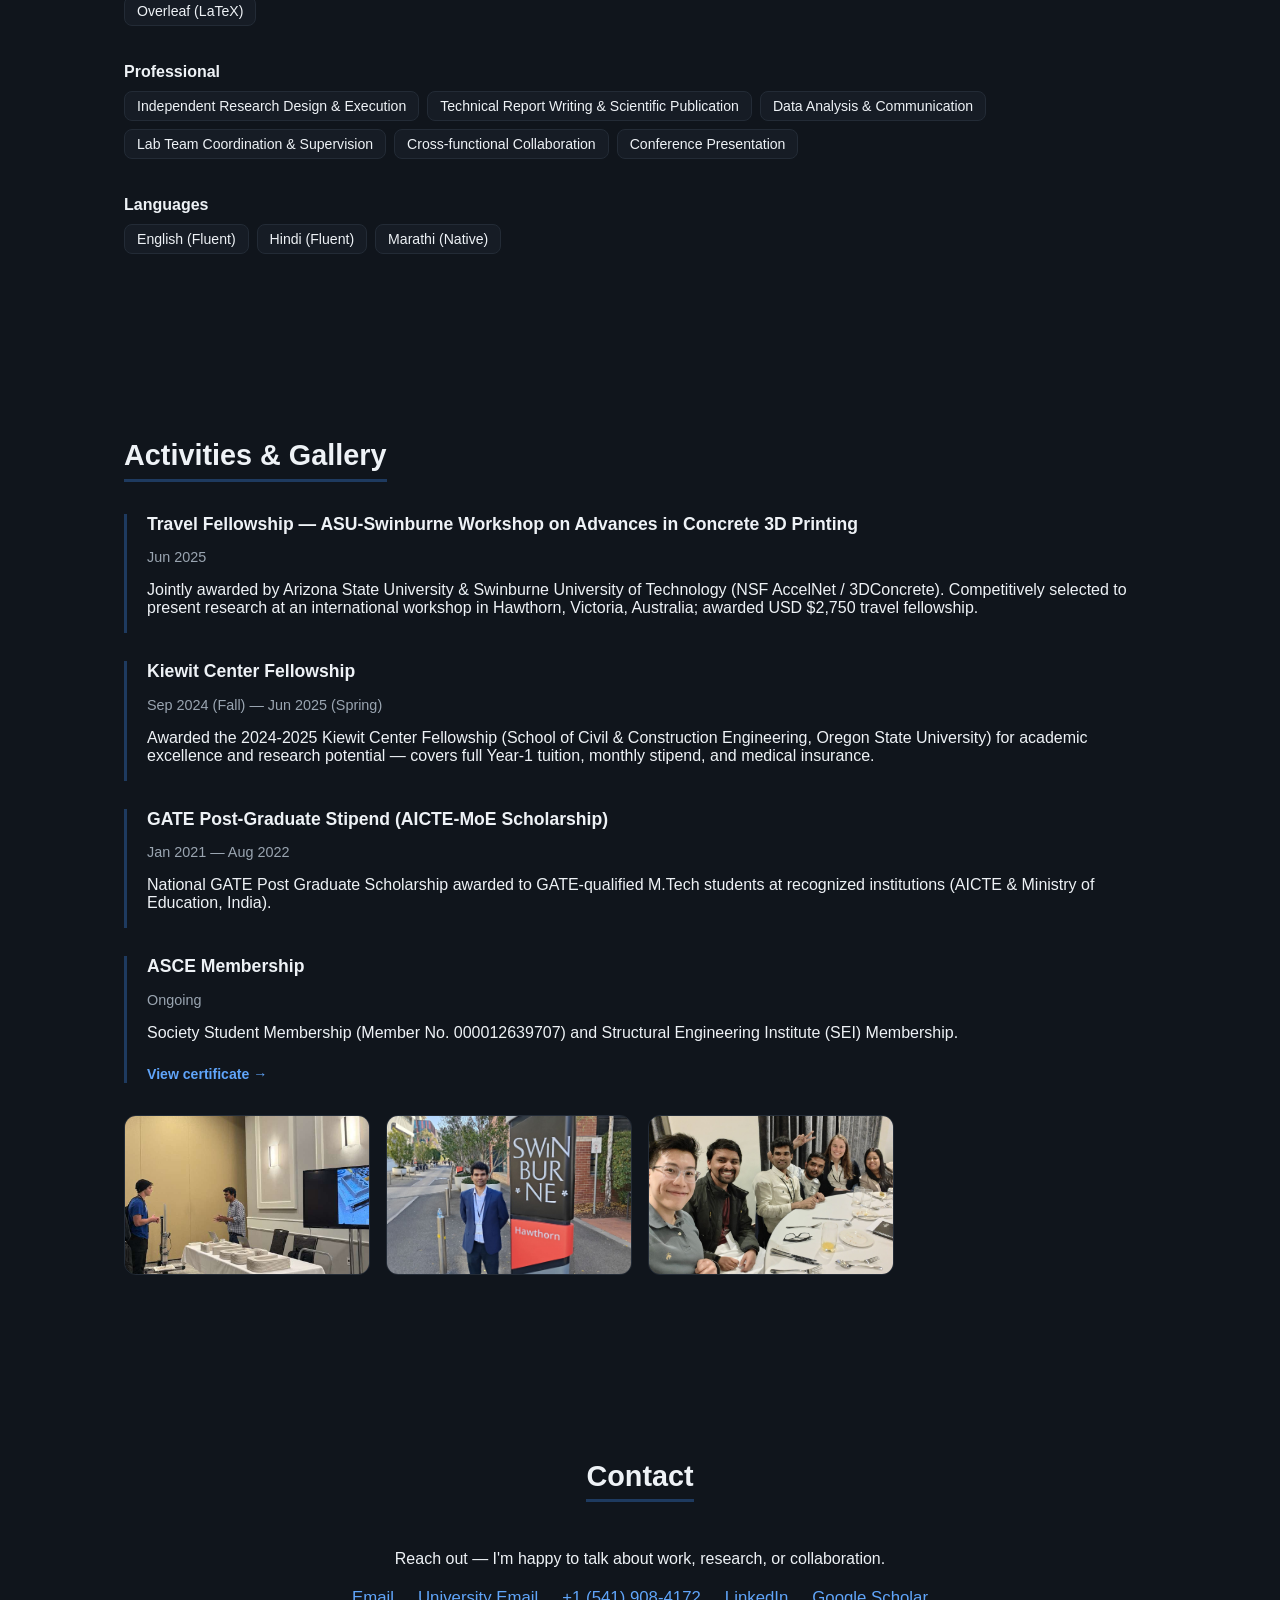
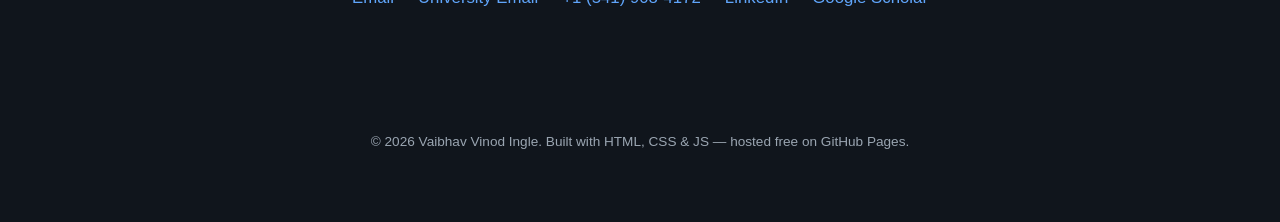
==== commit 2cb65ec8: "Remove the thermal conductivity comparison claim from project and experience text Co-Authored-By: Cl" ====
--- a/index.html
+++ b/index.html
@@ -5,7 +5,7 @@
 <meta name="viewport" content="width=device-width, initial-scale=1.0" />
 <title>Vaibhav Vinod Ingle — Civil Engineer & Researcher</title>
 <meta name="description" content="Portfolio of Vaibhav Vinod Ingle — Civil Engineer and researcher specializing in sustainable construction materials, UHPFRC, and 3D-printed concrete." />
-<link rel="stylesheet" href="css/style.css?v=20261011a" />
+<link rel="stylesheet" href="css/style.css?v=20261011b" />
 </head>
 <body>
 
@@ -106,7 +106,7 @@
   <p id="lightbox-caption"></p>
 </div>
 
-<script src="js/data.js?v=20261011a"></script>
-<script src="js/main.js?v=20261011a"></script>
+<script src="js/data.js?v=20261011b"></script>
+<script src="js/main.js?v=20261011b"></script>
 </body>
 </html>
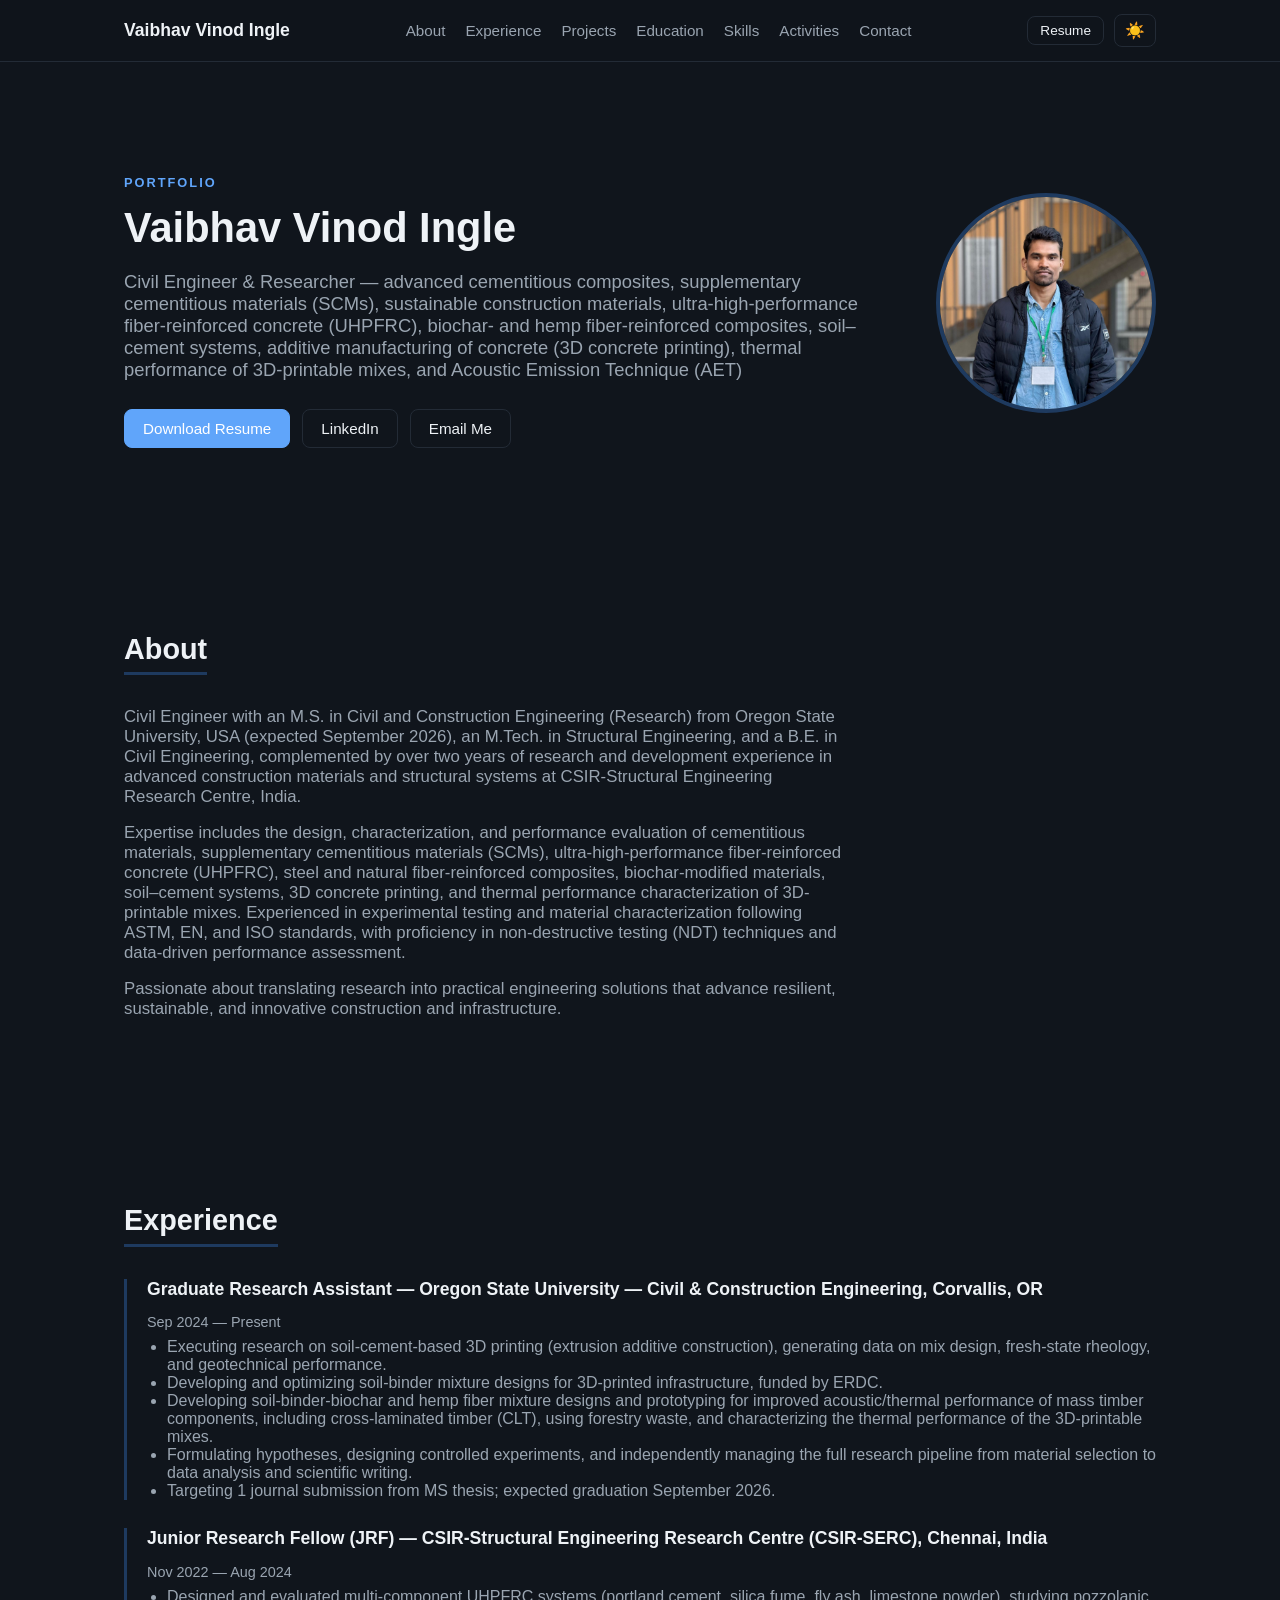
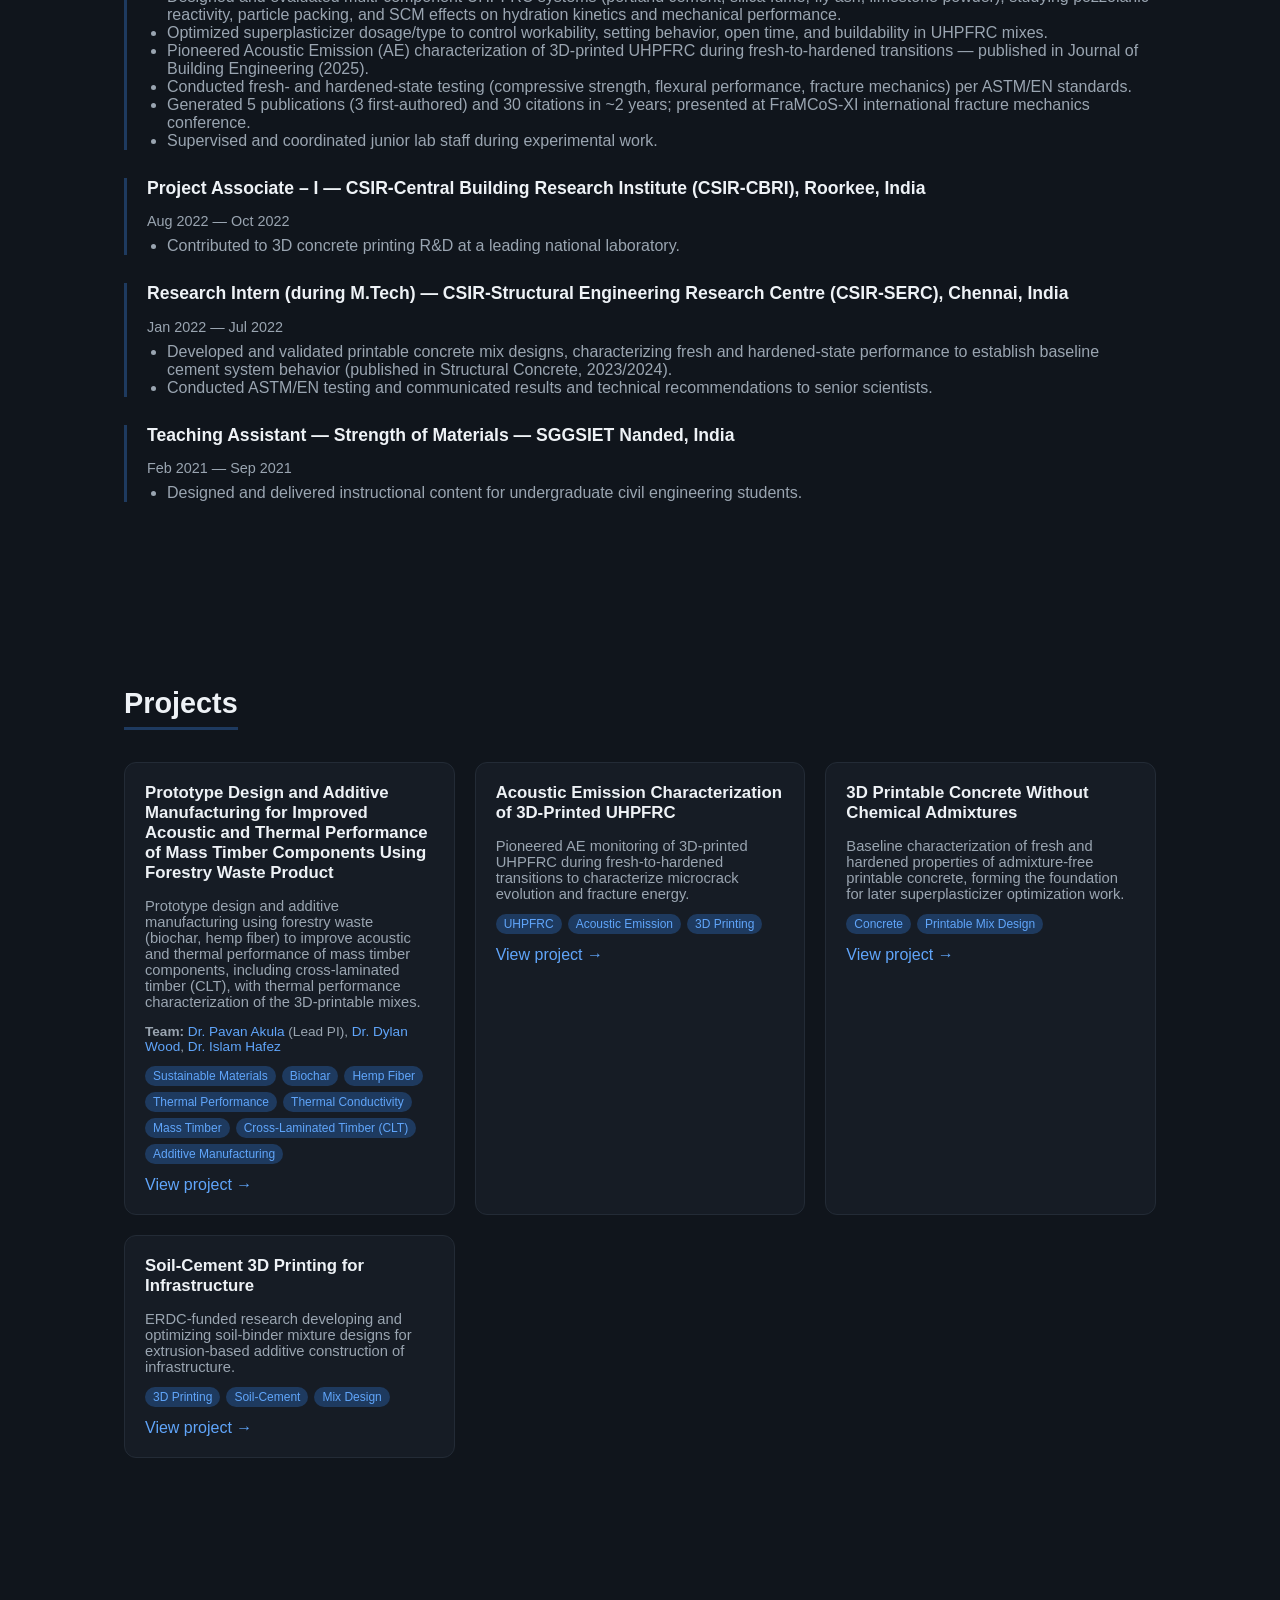
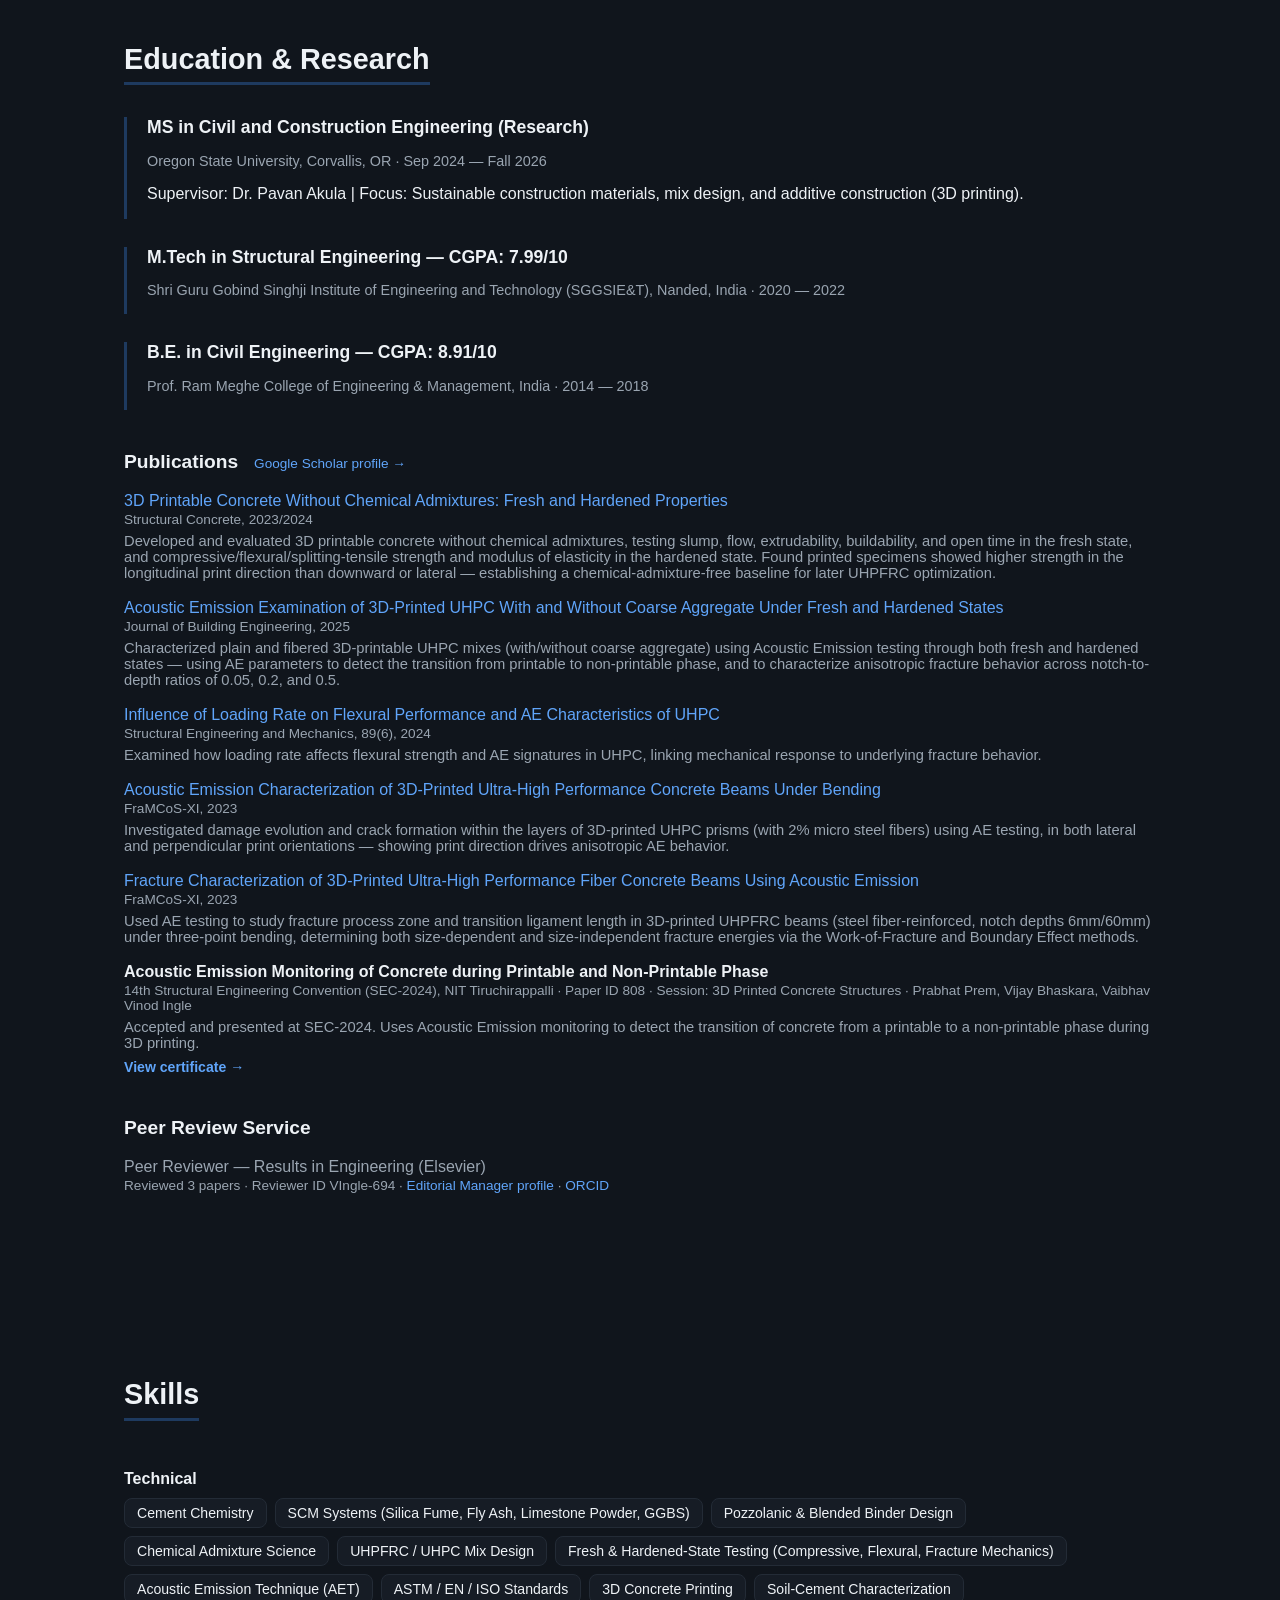
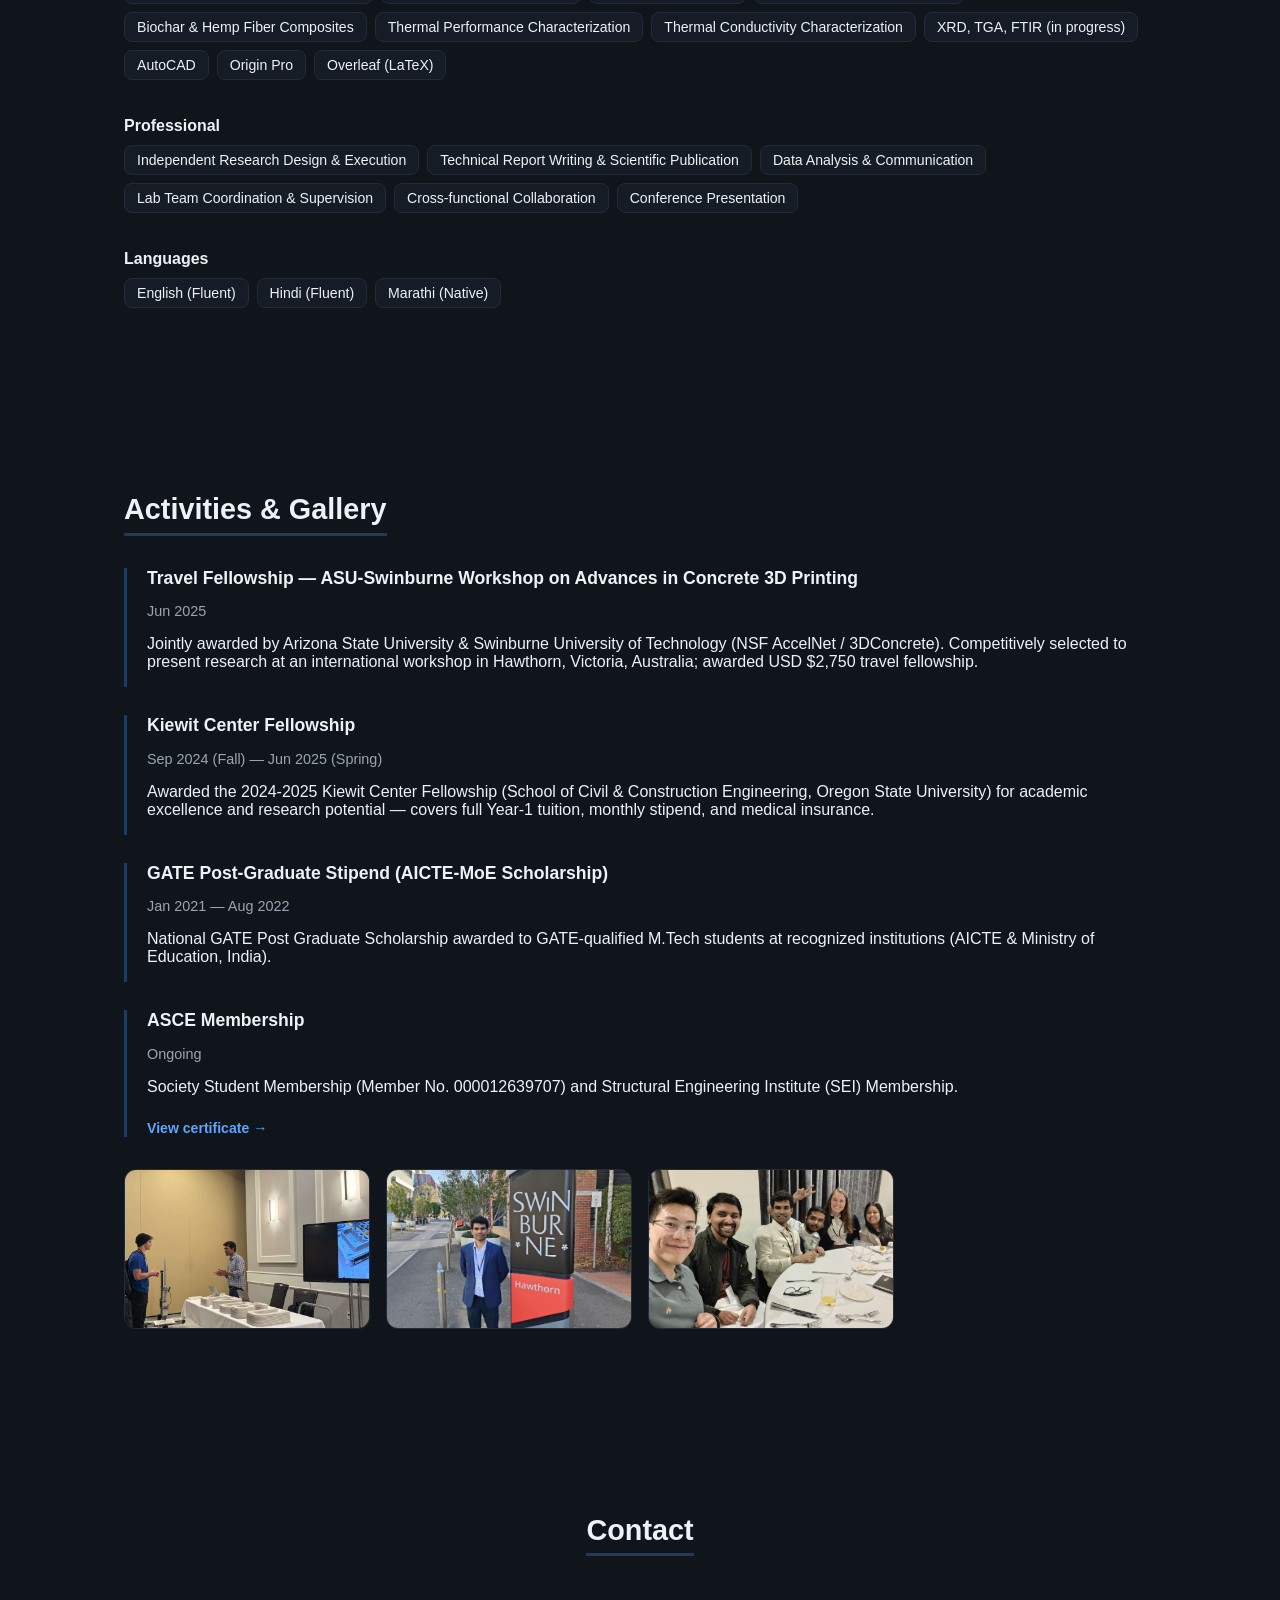
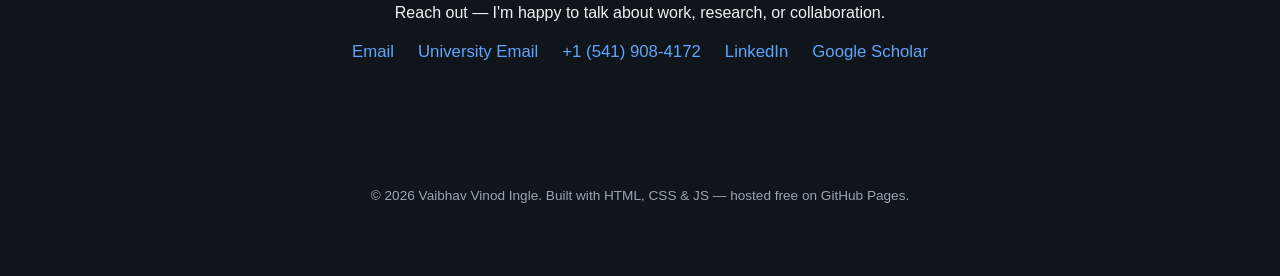
==== commit 1c27d062: "Add thermal performance of 3D-printable mixes across tagline, about, experience, project and skills " ====
--- a/index.html
+++ b/index.html
@@ -5,7 +5,7 @@
 <meta name="viewport" content="width=device-width, initial-scale=1.0" />
 <title>Vaibhav Vinod Ingle — Civil Engineer & Researcher</title>
 <meta name="description" content="Portfolio of Vaibhav Vinod Ingle — Civil Engineer and researcher specializing in sustainable construction materials, UHPFRC, and 3D-printed concrete." />
-<link rel="stylesheet" href="css/style.css?v=20261011b" />
+<link rel="stylesheet" href="css/style.css?v=20261011c" />
 </head>
 <body>
 
@@ -106,7 +106,7 @@
   <p id="lightbox-caption"></p>
 </div>
 
-<script src="js/data.js?v=20261011b"></script>
-<script src="js/main.js?v=20261011b"></script>
+<script src="js/data.js?v=20261011c"></script>
+<script src="js/main.js?v=20261011c"></script>
 </body>
 </html>
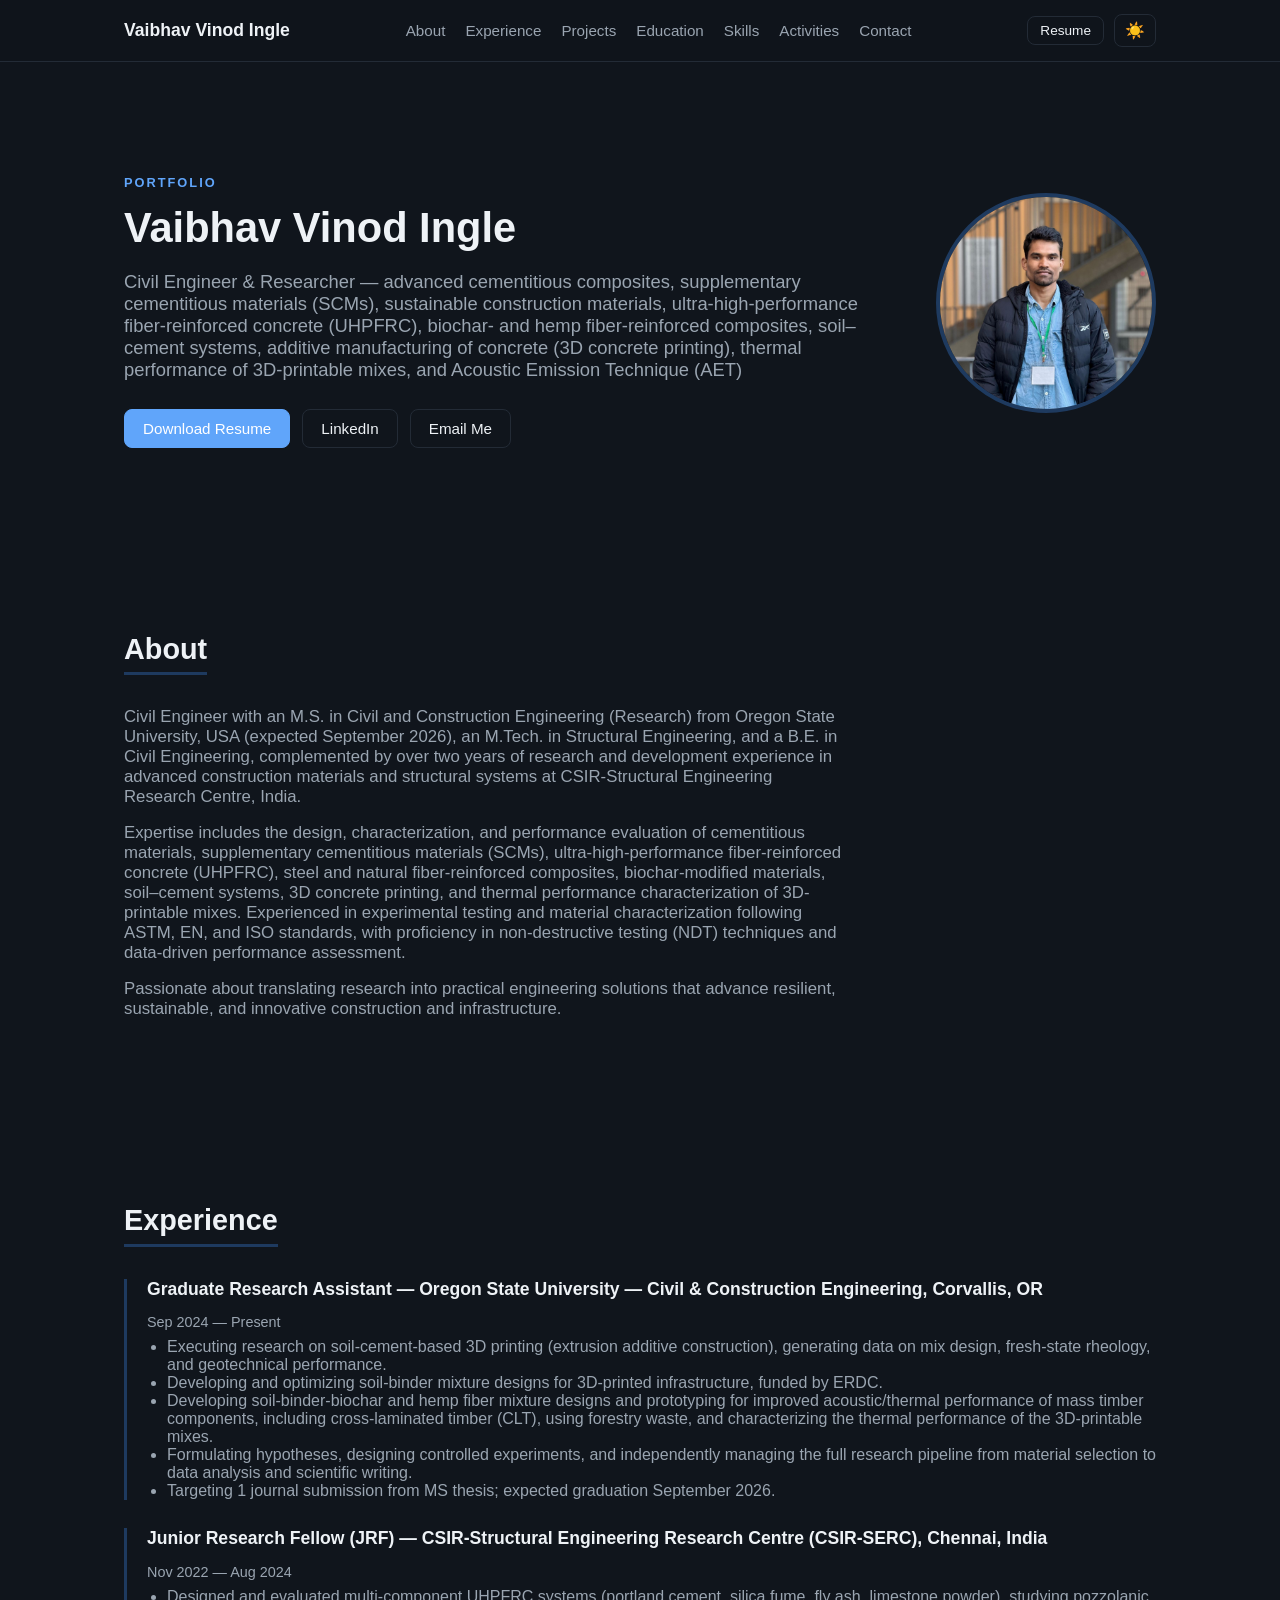
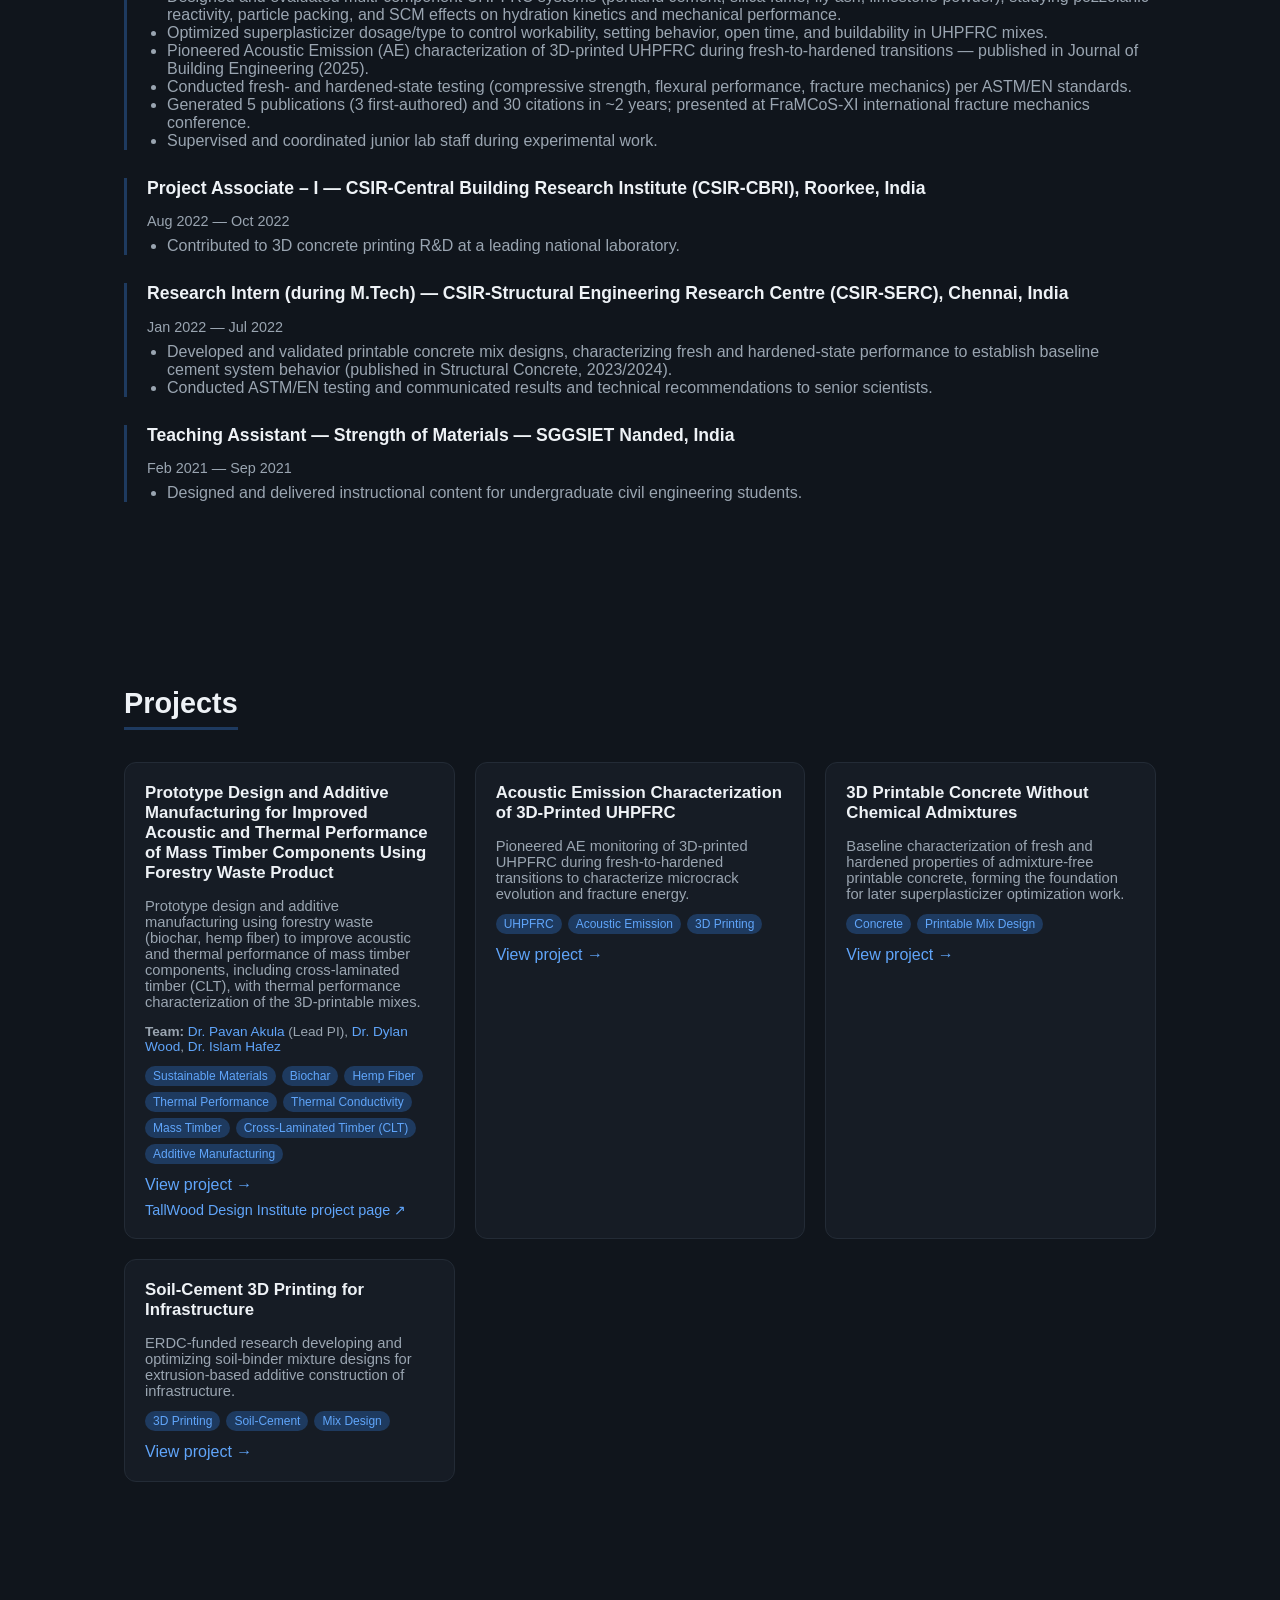
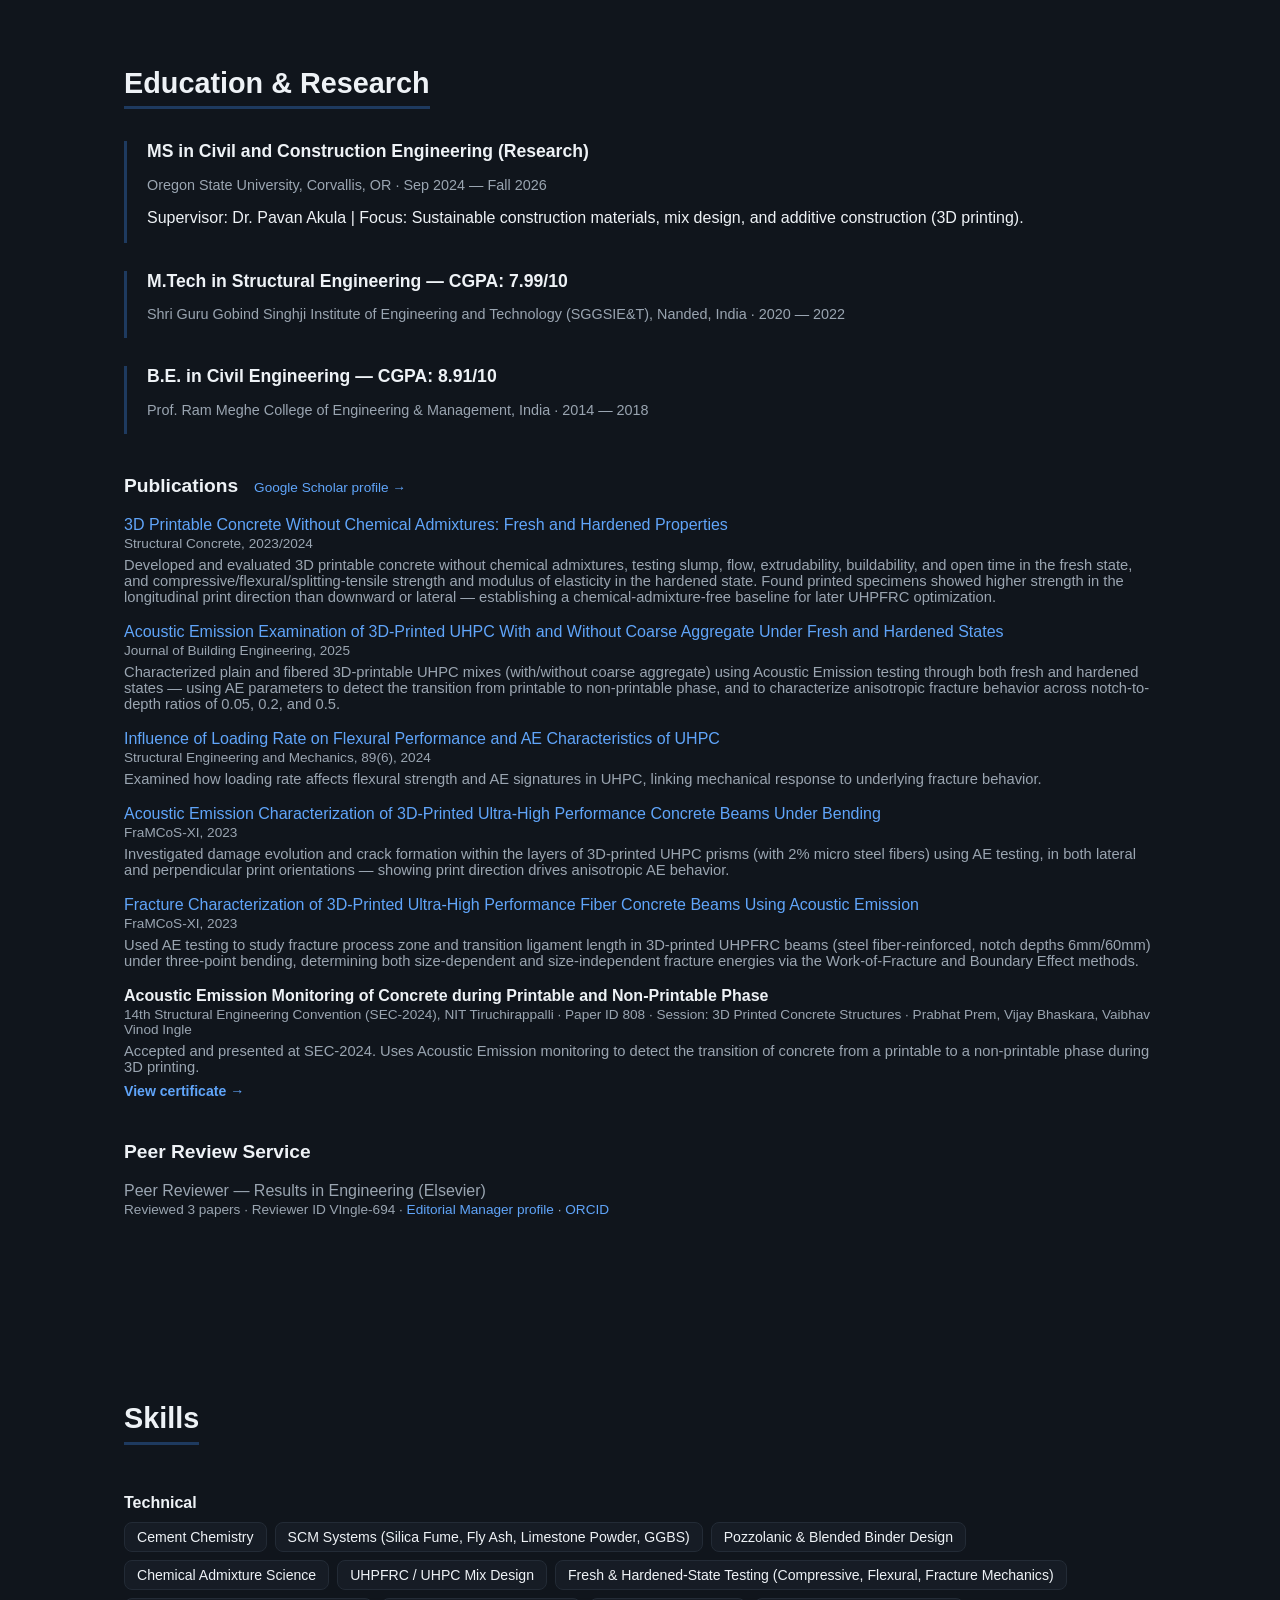
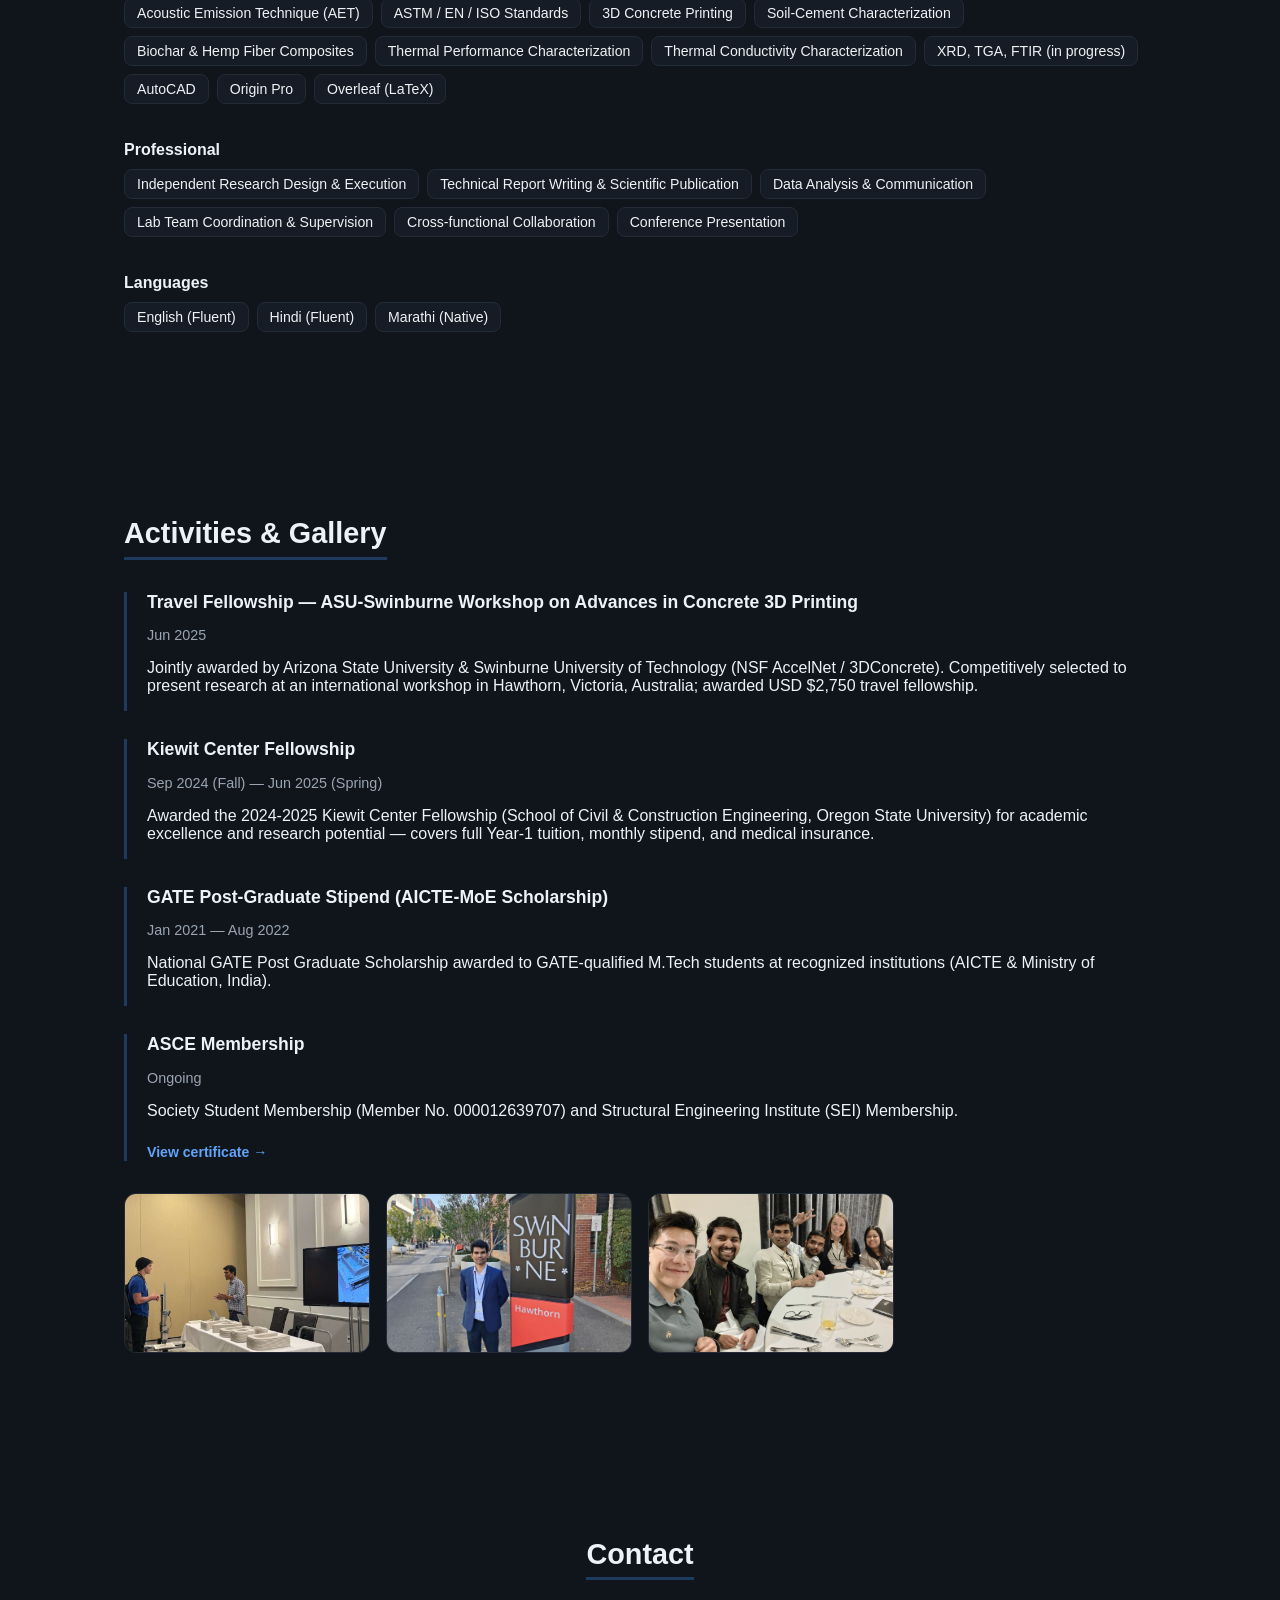
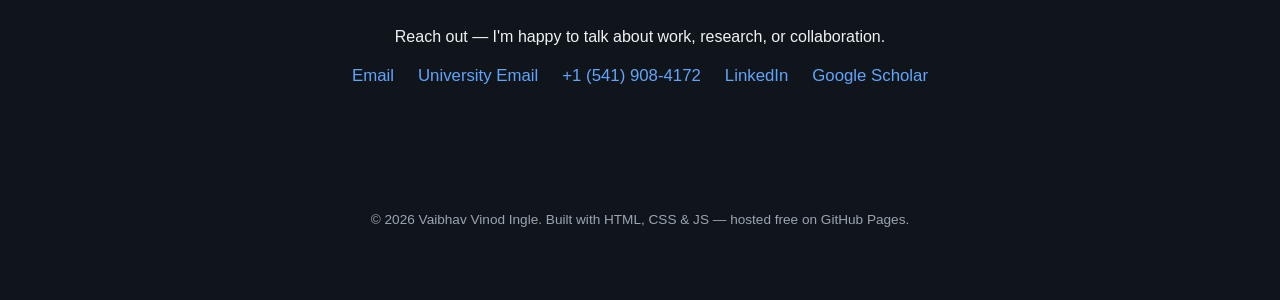
==== commit f42670a0: "Link the mass timber project to its TallWood Design Institute page Co-Authored-By: Claude Sonnet 5.5" ====
--- a/index.html
+++ b/index.html
@@ -5,7 +5,7 @@
 <meta name="viewport" content="width=device-width, initial-scale=1.0" />
 <title>Vaibhav Vinod Ingle — Civil Engineer & Researcher</title>
 <meta name="description" content="Portfolio of Vaibhav Vinod Ingle — Civil Engineer and researcher specializing in sustainable construction materials, UHPFRC, and 3D-printed concrete." />
-<link rel="stylesheet" href="css/style.css?v=20261011c" />
+<link rel="stylesheet" href="css/style.css?v=20261023a" />
 </head>
 <body>
 
@@ -106,7 +106,7 @@
   <p id="lightbox-caption"></p>
 </div>
 
-<script src="js/data.js?v=20261011c"></script>
-<script src="js/main.js?v=20261011c"></script>
+<script src="js/data.js?v=20261023a"></script>
+<script src="js/main.js?v=20261023a"></script>
 </body>
 </html>
--- a/css/style.css
+++ b/css/style.css
@@ -193,6 +193,8 @@
 .project-team-list { list-style: none; padding: 0; margin: 0 0 8px; display: flex; flex-direction: column; gap: 8px; color: var(--text-muted); }
 .project-team-list strong { color: var(--text); }
 .card .project-team { font-size: 0.85rem; }
+.card .card-external { display: block; margin-top: 8px; font-size: 0.9rem; }
+.project-page .project-external { margin: 16px 0 0; }
 .project-figure { margin: 0; }
 .project-figure figcaption { color: var(--text-muted); font-size: 0.85rem; margin-top: 6px; }
 
